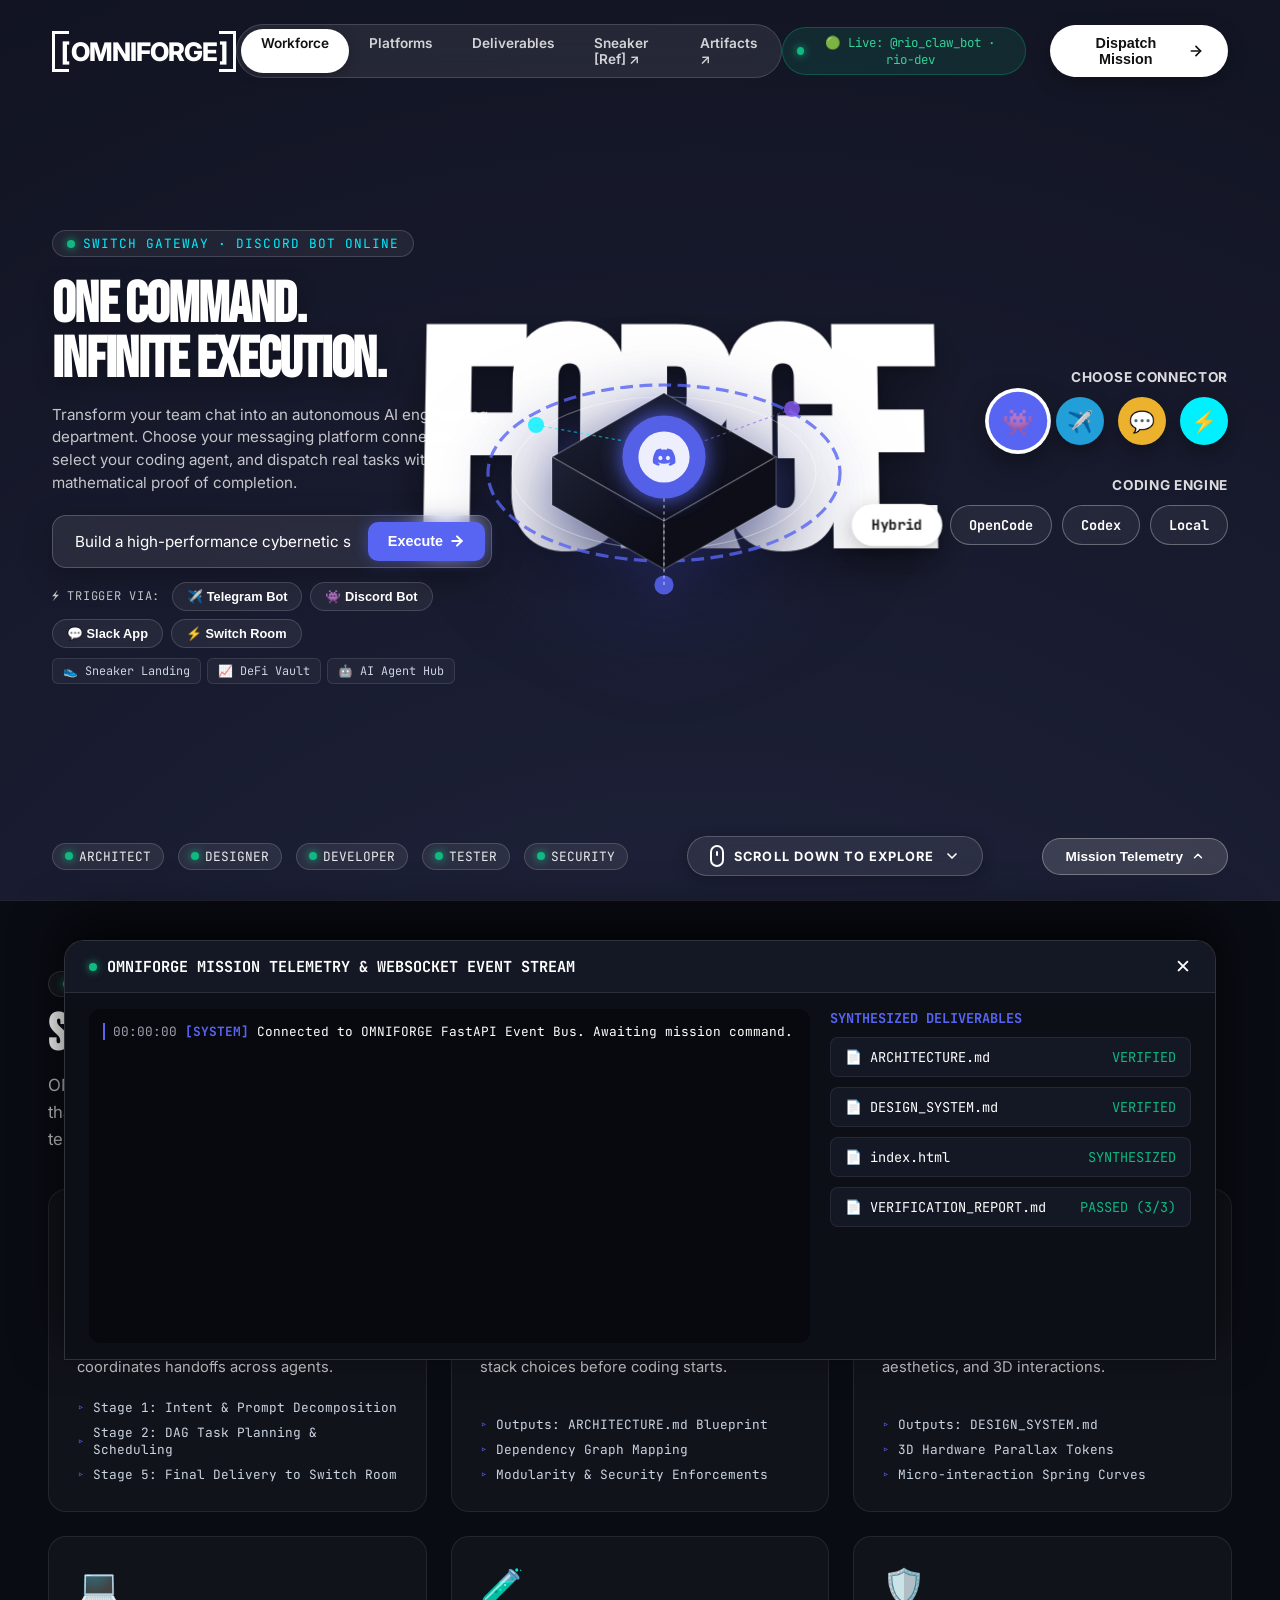
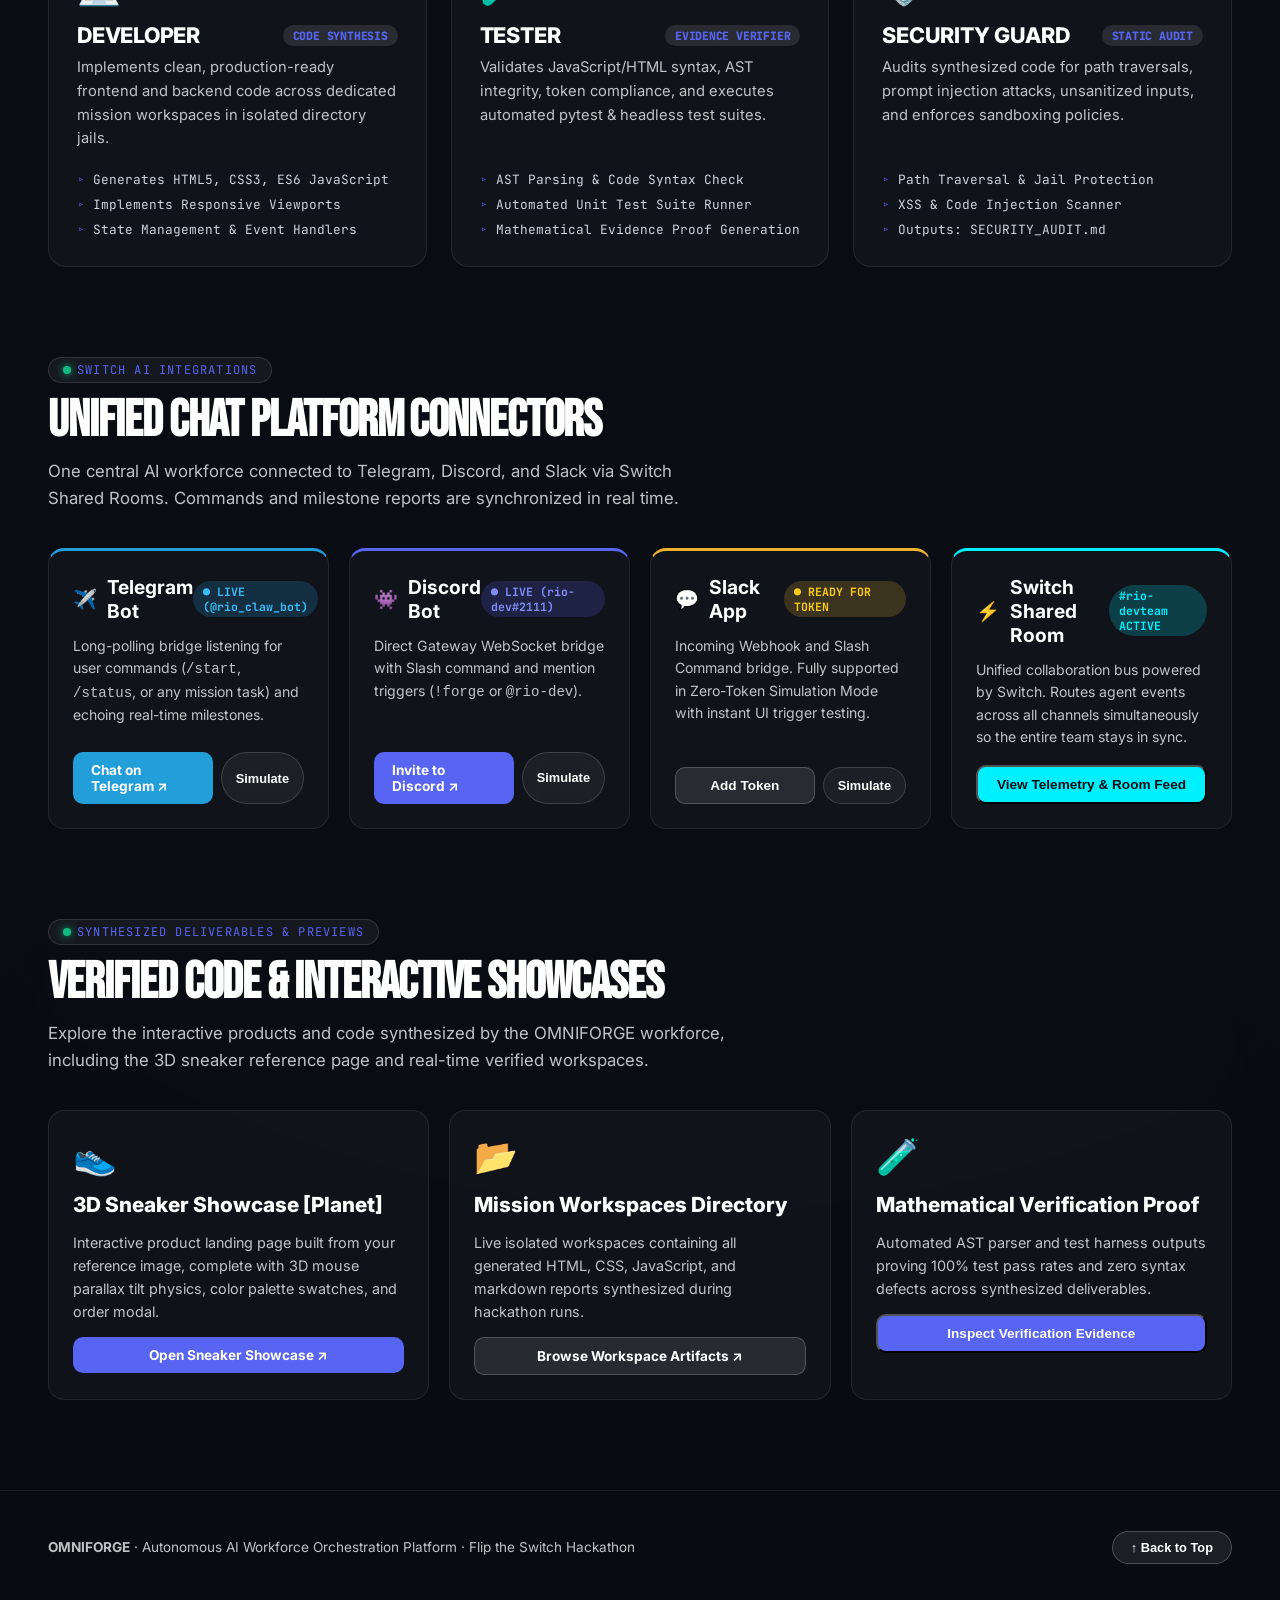
==== apps/dashboard/index.html @ b2e25f81 "first commit" ====
<!DOCTYPE html>
<html lang="en">
<head>
  <meta charset="UTF-8">
  <meta name="viewport" content="width=device-width, initial-scale=1.0">
  <title>[OMNIFORGE] — Autonomous AI Workforce</title>
  <link rel="preconnect" href="https://fonts.googleapis.com">
  <link rel="preconnect" href="https://fonts.gstatic.com" crossorigin>
  <link href="https://fonts.googleapis.com/css2?family=Bebas+Neue&family=Inter:wght@400;500;600;700;800;900&family=JetBrains+Mono:wght@400;600;800&family=Oswald:wght@700&display=swap" rel="stylesheet">
  <style>
    :root {
      /* Dynamic Theme Variables (Default: Discord Blurple) */
      --theme-bg-start: #232742;
      --theme-bg-end: #0e101c;
      --theme-accent: #5865f2;
      --theme-accent-secondary: #00f0ff;
      --theme-glow: rgba(88, 101, 242, 0.45);
      --text-white: #ffffff;
      --text-muted: rgba(255, 255, 255, 0.75);
      --font-display: 'Impact', 'Bebas Neue', 'Oswald', -apple-system, sans-serif;
      --font-body: 'Inter', -apple-system, BlinkMacSystemFont, sans-serif;
      --font-mono: 'JetBrains Mono', monospace;
    }

    * {
      box-sizing: border-box;
      margin: 0;
      padding: 0;
      user-select: none;
    }

    html {
      scroll-behavior: smooth;
    }

    body {
      width: 100%;
      min-height: 100vh;
      overflow-x: hidden;
      overflow-y: auto;
      font-family: var(--font-body);
      color: var(--text-white);
      background: radial-gradient(circle at 55% 45%, var(--theme-bg-start) 0%, var(--theme-bg-end) 100%);
      transition: background 0.6s cubic-bezier(0.16, 1, 0.3, 1);
      position: relative;
    }

    /* Custom futuristic scrollbar */
    body::-webkit-scrollbar {
      width: 10px;
    }
    body::-webkit-scrollbar-track {
      background: rgba(10, 11, 18, 0.95);
    }
    body::-webkit-scrollbar-thumb {
      background: var(--theme-accent);
      border-radius: 999px;
    }

    /* Ambient Canvas for Particle Sparks */
    #particles-canvas {
      position: fixed;
      top: 0;
      left: 0;
      width: 100%;
      height: 100%;
      pointer-events: none;
      z-index: 1;
    }

    .viewport-container {
      position: relative;
      width: 100%;
      min-height: 100vh;
      display: flex;
      flex-direction: column;
      justify-content: space-between;
      padding: 24px 52px;
      z-index: 10;
    }

    /* 1. Header Navigation */
    .navbar {
      display: flex;
      justify-content: space-between;
      align-items: center;
      width: 100%;
      z-index: 40;
    }

    .logo {
      display: flex;
      align-items: center;
      font-size: 1.6rem;
      font-weight: 800;
      letter-spacing: -0.04em;
      text-decoration: none;
      color: var(--text-white);
    }

    .logo-bracket {
      border-left: 3px solid #fff;
      border-top: 3px solid #fff;
      border-bottom: 3px solid #fff;
      padding: 2px 0 2px 6px;
      margin-right: 2px;
    }

    .logo-bracket-right {
      border-right: 3px solid #fff;
      border-top: 3px solid #fff;
      border-bottom: 3px solid #fff;
      padding: 2px 6px 2px 0;
      margin-left: 2px;
    }

    .nav-center-toggle {
      display: flex;
      background: rgba(255, 255, 255, 0.08);
      backdrop-filter: blur(12px);
      padding: 4px;
      border-radius: 999px;
      border: 1px solid rgba(255, 255, 255, 0.15);
    }

    .toggle-pill {
      padding: 6px 20px;
      border-radius: 999px;
      font-size: 0.85rem;
      font-weight: 600;
      cursor: pointer;
      color: rgba(255, 255, 255, 0.8);
      transition: all 0.2s ease;
      text-decoration: none;
    }

    .toggle-pill.active,
    .toggle-pill:hover {
      background: #ffffff;
      color: #111111;
      box-shadow: 0 4px 12px rgba(0, 0, 0, 0.2);
    }

    .nav-right {
      display: flex;
      align-items: center;
      gap: 24px;
    }

    .nav-link {
      color: var(--text-white);
      text-decoration: none;
      font-size: 0.9rem;
      font-weight: 600;
      opacity: 0.85;
      transition: opacity 0.2s ease;
    }

    .nav-link:hover {
      opacity: 1;
    }

    .btn-launch-mission {
      display: flex;
      align-items: center;
      gap: 10px;
      background: #ffffff;
      color: #111111;
      padding: 10px 24px;
      border-radius: 999px;
      font-weight: 700;
      font-size: 0.9rem;
      text-decoration: none;
      box-shadow: 0 6px 20px rgba(0, 0, 0, 0.25);
      transition: all 0.2s ease;
      border: none;
      cursor: pointer;
    }

    .btn-launch-mission:hover {
      transform: translateY(-2px) scale(1.02);
      box-shadow: 0 10px 25px rgba(0, 0, 0, 0.35);
    }

    /* 2. Hero Centerpiece Stage */
    .hero-stage {
      position: relative;
      flex: 1;
      display: flex;
      align-items: center;
      justify-content: space-between;
      width: 100%;
      max-width: 1480px;
      margin: 0 auto;
    }

    /* Left Hero Editorial */
    .hero-left {
      max-width: 440px;
      z-index: 25;
    }

    .hero-badge {
      display: inline-flex;
      align-items: center;
      gap: 8px;
      font-family: var(--font-mono);
      font-size: 0.8rem;
      text-transform: uppercase;
      letter-spacing: 0.08em;
      color: var(--theme-accent-secondary);
      background: rgba(255, 255, 255, 0.06);
      padding: 4px 14px;
      border-radius: 999px;
      border: 1px solid rgba(255, 255, 255, 0.15);
      margin-bottom: 20px;
    }

    .pulse-dot {
      width: 8px;
      height: 8px;
      background: #10b981;
      border-radius: 50%;
      box-shadow: 0 0 8px #10b981;
    }

    .title-forge {
      font-family: var(--font-display);
      font-size: clamp(3rem, 4.5vw, 4.2rem);
      font-weight: 900;
      line-height: 0.96;
      letter-spacing: -0.02em;
      text-transform: uppercase;
      margin-bottom: 16px;
      text-shadow: 0 6px 20px rgba(0, 0, 0, 0.3);
    }

    .hero-description {
      font-size: 0.95rem;
      line-height: 1.5;
      color: var(--text-muted);
      font-weight: 400;
      margin-bottom: 20px;
    }

    /* Quick Launch Bar */
    .quick-launch-bar {
      display: flex;
      background: rgba(255, 255, 255, 0.08);
      backdrop-filter: blur(16px);
      border: 1px solid rgba(255, 255, 255, 0.2);
      border-radius: 14px;
      padding: 6px;
      box-shadow: 0 8px 30px rgba(0, 0, 0, 0.25);
    }

    .quick-launch-input {
      flex: 1;
      background: transparent;
      border: none;
      padding: 10px 16px;
      color: #ffffff;
      font-family: var(--font-sans);
      font-size: 0.95rem;
    }

    .quick-launch-input:focus {
      outline: none;
    }

    .quick-launch-btn {
      background: var(--theme-accent);
      color: #ffffff;
      border: none;
      padding: 10px 20px;
      border-radius: 10px;
      font-weight: 700;
      font-size: 0.9rem;
      cursor: pointer;
      display: flex;
      align-items: center;
      gap: 6px;
      transition: all 0.2s ease;
      box-shadow: 0 0 15px var(--theme-glow);
    }

    .quick-launch-btn:hover {
      transform: scale(1.03);
    }

    /* Center 3D Stage with Giant Typography */
    .center-stage {
      position: absolute;
      top: 50%;
      left: 52%;
      transform: translate(-50%, -50%);
      width: 760px;
      height: 540px;
      display: flex;
      align-items: center;
      justify-content: center;
      pointer-events: none;
      z-index: 15;
    }

    /* Giant 3D "FORGE" Backdrop */
    .giant-forge-text {
      position: absolute;
      font-family: var(--font-display);
      font-size: 19rem;
      font-weight: 900;
      letter-spacing: -0.05em;
      color: #ffffff;
      line-height: 0.8;
      z-index: 10;
      text-shadow: 
        0 20px 50px rgba(0, 0, 0, 0.4),
        0 4px 8px rgba(0, 0, 0, 0.2);
      transform: perspective(1000px) rotateX(4deg);
      transition: transform 0.3s ease;
    }

    /* Floating 3D Connector Core (Replaces Sneaker) */
    .connector-core-wrapper {
      position: absolute;
      z-index: 25;
      width: 480px;
      height: 480px;
      display: flex;
      align-items: center;
      justify-content: center;
      pointer-events: auto;
      cursor: grab;
      transition: transform 0.2s cubic-bezier(0.25, 0.46, 0.45, 0.94);
      animation: floatCore 4s ease-in-out infinite alternate;
    }

    .connector-core-wrapper:active {
      cursor: grabbing;
    }

    @keyframes floatCore {
      0% { transform: translate(0px, 0px) rotate(-10deg); }
      100% { transform: translate(0px, -20deg) rotate(-6deg); }
    }

    /* 3D Connector Hardware Graphic */
    .core-svg {
      width: 100%;
      height: 100%;
      filter: drop-shadow(0 35px 50px rgba(0, 0, 0, 0.55)) drop-shadow(0 10px 20px var(--theme-glow));
      transition: filter 0.5s ease;
    }

    .core-accent {
      transition: fill 0.5s ease, stroke 0.5s ease;
    }

    /* Right Interactive Controls */
    .hero-right-controls {
      display: flex;
      flex-direction: column;
      gap: 32px;
      z-index: 25;
      align-items: flex-end;
    }

    .control-group {
      display: flex;
      flex-direction: column;
      align-items: flex-end;
      gap: 12px;
    }

    .control-label {
      font-size: 0.85rem;
      font-weight: 700;
      color: rgba(255, 255, 255, 0.85);
      letter-spacing: 0.05em;
      text-transform: uppercase;
    }

    /* Connector Swatches (Discord, Telegram, Slack, Switch) */
    .connector-swatches {
      display: flex;
      gap: 14px;
    }

    .connector-swatch {
      width: 48px;
      height: 48px;
      border-radius: 50%;
      cursor: pointer;
      display: flex;
      align-items: center;
      justify-content: center;
      font-size: 1.3rem;
      transition: all 0.2s ease;
      box-shadow: 0 6px 16px rgba(0, 0, 0, 0.3);
      position: relative;
    }

    .connector-swatch:hover {
      transform: scale(1.15);
    }

    .connector-swatch.active {
      transform: scale(1.22);
      box-shadow: 0 0 0 3px #ffffff, 0 8px 24px rgba(0, 0, 0, 0.45);
    }

    .swatch-discord { background: #5865f2; }
    .swatch-telegram { background: #229ed9; }
    .swatch-slack { background: #ecb22e; }
    .swatch-switch { background: #00f0ff; color: #000; }

    /* Coding Agent Engine Selectors (Replaces Sizes) */
    .engine-selector {
      display: flex;
      gap: 10px;
    }

    .engine-pill {
      padding: 10px 18px;
      border-radius: 999px;
      border: 1.5px solid rgba(255, 255, 255, 0.3);
      font-size: 0.85rem;
      font-weight: 700;
      font-family: var(--font-mono);
      cursor: pointer;
      background: rgba(255, 255, 255, 0.06);
      backdrop-filter: blur(8px);
      transition: all 0.2s ease;
    }

    .engine-pill:hover {
      border-color: #ffffff;
      background: rgba(255, 255, 255, 0.2);
      transform: translateY(-2px);
    }

    .engine-pill.active {
      background: #ffffff;
      color: #111111;
      border-color: #ffffff;
      box-shadow: 0 6px 20px rgba(0, 0, 0, 0.25);
      transform: scale(1.05);
    }

    /* 3. Bottom Bar */
    .footer-bar {
      display: flex;
      justify-content: space-between;
      align-items: center;
      width: 100%;
      z-index: 40;
    }

    .workforce-pills {
      display: flex;
      gap: 14px;
    }

    .agent-status-badge {
      display: flex;
      align-items: center;
      gap: 6px;
      font-family: var(--font-mono);
      font-size: 0.8rem;
      background: rgba(255, 255, 255, 0.08);
      border: 1px solid rgba(255, 255, 255, 0.15);
      padding: 4px 12px;
      border-radius: 999px;
      color: rgba(255, 255, 255, 0.9);
    }

    /* Scroll Down Indicator Button */
    .scroll-down-btn {
      display: inline-flex;
      align-items: center;
      gap: 10px;
      font-size: 0.8rem;
      font-weight: 700;
      letter-spacing: 0.08em;
      text-transform: uppercase;
      color: #ffffff;
      text-decoration: none;
      background: rgba(255, 255, 255, 0.08);
      border: 1px solid rgba(255, 255, 255, 0.2);
      padding: 8px 22px;
      border-radius: 999px;
      transition: all 0.25s ease;
      cursor: pointer;
      backdrop-filter: blur(10px);
      box-shadow: 0 4px 15px rgba(0, 0, 0, 0.25);
    }

    .scroll-down-btn:hover {
      background: var(--theme-accent);
      border-color: var(--theme-accent);
      transform: translateY(2px);
      box-shadow: 0 0 25px var(--theme-glow);
      color: #ffffff;
    }

    .scroll-mouse-icon {
      width: 14px;
      height: 22px;
      border: 2px solid #ffffff;
      border-radius: 8px;
      position: relative;
      display: inline-block;
    }

    .scroll-wheel {
      width: 2px;
      height: 5px;
      background: #ffffff;
      position: absolute;
      top: 4px;
      left: 50%;
      transform: translateX(-50%);
      border-radius: 2px;
      animation: scrollWheelPulse 1.6s infinite ease-in-out;
    }

    @keyframes scrollWheelPulse {
      0% { transform: translate(-50%, 0); opacity: 1; }
      50% { transform: translate(-50%, 6px); opacity: 0.2; }
      100% { transform: translate(-50%, 0); opacity: 1; }
    }

    .scroll-arrow {
      animation: bounceArrow 1.6s infinite ease-in-out;
    }

    @keyframes bounceArrow {
      0%, 100% { transform: translateY(0); }
      50% { transform: translateY(4px); }
    }

    .btn-toggle-console {
      display: flex;
      align-items: center;
      gap: 8px;
      background: rgba(255, 255, 255, 0.15);
      backdrop-filter: blur(10px);
      border: 1px solid rgba(255, 255, 255, 0.3);
      color: var(--text-white);
      padding: 10px 22px;
      border-radius: 999px;
      font-size: 0.85rem;
      font-weight: 700;
      text-decoration: none;
      cursor: pointer;
      transition: all 0.2s ease;
    }

    .btn-toggle-console:hover {
      background: #ffffff;
      color: #111111;
      transform: translateY(-2px);
      box-shadow: 0 8px 25px rgba(0, 0, 0, 0.3);
    }

    /* Below-the-Fold Dashboard Sections */
    .dashboard-sections-wrapper {
      position: relative;
      z-index: 10;
      background: rgba(10, 12, 19, 0.96);
      border-top: 1px solid rgba(255, 255, 255, 0.1);
      backdrop-filter: blur(24px);
      padding: 70px 0 100px;
    }

    .content-section {
      max-width: 1440px;
      margin: 0 auto 90px auto;
      padding: 0 48px;
    }

    .section-header-box {
      margin-bottom: 36px;
    }

    .section-pill-tag {
      display: inline-flex;
      align-items: center;
      gap: 6px;
      font-family: var(--font-mono);
      font-size: 0.75rem;
      color: var(--theme-accent);
      text-transform: uppercase;
      letter-spacing: 0.1em;
      background: rgba(255, 255, 255, 0.05);
      border: 1px solid rgba(255, 255, 255, 0.12);
      padding: 4px 14px;
      border-radius: 999px;
      margin-bottom: 12px;
    }

    .section-heading-lg {
      font-family: var(--font-display);
      font-size: 3.2rem;
      font-weight: 900;
      letter-spacing: -0.02em;
      text-transform: uppercase;
      line-height: 1;
      margin-bottom: 12px;
    }

    .section-subtitle-p {
      color: var(--text-muted);
      font-size: 1.05rem;
      max-width: 680px;
      line-height: 1.6;
    }

    /* 6 Specialized Agent Cards Grid */
    .workforce-grid {
      display: grid;
      grid-template-columns: repeat(auto-fill, minmax(340px, 1fr));
      gap: 24px;
    }

    .agent-spec-card {
      background: rgba(255, 255, 255, 0.03);
      border: 1px solid rgba(255, 255, 255, 0.08);
      border-radius: 18px;
      padding: 28px;
      transition: all 0.25s ease;
      display: flex;
      flex-direction: column;
      justify-content: space-between;
      position: relative;
    }

    .agent-spec-card:hover {
      transform: translateY(-4px);
      border-color: var(--theme-accent);
      background: rgba(255, 255, 255, 0.06);
      box-shadow: 0 16px 40px rgba(0, 0, 0, 0.4);
    }

    .agent-card-icon {
      font-size: 2.2rem;
      margin-bottom: 14px;
      display: inline-block;
    }

    .agent-card-title {
      font-size: 1.35rem;
      font-weight: 800;
      letter-spacing: -0.01em;
      margin-bottom: 8px;
      color: #ffffff;
      display: flex;
      align-items: center;
      justify-content: space-between;
    }

    .agent-card-badge {
      font-family: var(--font-mono);
      font-size: 0.72rem;
      padding: 3px 10px;
      border-radius: 999px;
      background: rgba(255, 255, 255, 0.1);
      color: var(--theme-accent);
    }

    .agent-card-desc {
      color: var(--text-muted);
      font-size: 0.92rem;
      line-height: 1.6;
      margin-bottom: 20px;
    }

    .agent-card-duties {
      list-style: none;
      display: flex;
      flex-direction: column;
      gap: 8px;
      font-family: var(--font-mono);
      font-size: 0.8rem;
      color: #cbd5e1;
    }

    .agent-card-duties li {
      display: flex;
      align-items: center;
      gap: 8px;
    }

    .agent-card-duties li::before {
      content: '▹';
      color: var(--theme-accent);
      font-weight: bold;
    }

    /* Platform Transports Grid */
    .platforms-grid {
      display: grid;
      grid-template-columns: repeat(auto-fit, minmax(280px, 1fr));
      gap: 20px;
    }

    .platform-card {
      background: rgba(255, 255, 255, 0.03);
      border: 1px solid rgba(255, 255, 255, 0.08);
      border-radius: 16px;
      padding: 24px;
      display: flex;
      flex-direction: column;
      justify-content: space-between;
      gap: 16px;
      transition: all 0.25s ease;
    }

    .platform-card:hover {
      transform: translateY(-3px);
      border-color: var(--theme-accent);
      box-shadow: 0 10px 30px rgba(0, 0, 0, 0.35);
    }

    .platform-header {
      display: flex;
      align-items: center;
      justify-content: space-between;
    }

    .platform-name {
      font-size: 1.2rem;
      font-weight: 700;
      display: flex;
      align-items: center;
      gap: 10px;
    }

    .platform-status-badge {
      font-family: var(--font-mono);
      font-size: 0.72rem;
      padding: 3px 10px;
      border-radius: 999px;
      font-weight: 700;
    }

    /* Deliverables Grid */
    .deliverables-grid {
      display: grid;
      grid-template-columns: repeat(auto-fit, minmax(320px, 1fr));
      gap: 20px;
    }

    .deliverable-card {
      background: rgba(255, 255, 255, 0.03);
      border: 1px solid rgba(255, 255, 255, 0.08);
      border-radius: 16px;
      padding: 24px;
      display: flex;
      flex-direction: column;
      gap: 14px;
      transition: all 0.25s ease;
    }

    .deliverable-card:hover {
      border-color: var(--theme-accent);
      transform: translateY(-3px);
    }

    .deliverable-cta-btn {
      display: inline-flex;
      align-items: center;
      justify-content: center;
      gap: 8px;
      background: var(--theme-accent);
      color: #ffffff;
      padding: 10px 18px;
      border-radius: 10px;
      text-decoration: none;
      font-weight: 700;
      font-size: 0.85rem;
      transition: all 0.2s ease;
    }

    .deliverable-cta-btn:hover {
      transform: translateY(-2px);
      box-shadow: 0 4px 15px var(--theme-glow);
    }

    /* Footer Credits */
    .site-footer {
      border-top: 1px solid rgba(255, 255, 255, 0.08);
      padding: 40px 48px;
      max-width: 1440px;
      margin: 0 auto;
      display: flex;
      justify-content: space-between;
      align-items: center;
      font-size: 0.85rem;
      color: var(--text-muted);
    }

    .btn-back-to-top {
      background: rgba(255, 255, 255, 0.08);
      border: 1px solid rgba(255, 255, 255, 0.2);
      color: #ffffff;
      padding: 8px 18px;
      border-radius: 999px;
      font-size: 0.8rem;
      font-weight: 700;
      cursor: pointer;
      transition: all 0.2s ease;
    }

    .btn-back-to-top:hover {
      background: var(--theme-accent);
      border-color: var(--theme-accent);
    }

    /* Live Telemetry Drawer Modal */
    .telemetry-drawer {
      position: fixed;
      bottom: -460px;
      left: 50%;
      transform: translateX(-50%);
      width: 90%;
      max-width: 1200px;
      height: 420px;
      background: #0d0f17;
      border: 1px solid rgba(255, 255, 255, 0.15);
      border-radius: 20px 20px 0 0;
      box-shadow: 0 -20px 50px rgba(0, 0, 0, 0.7);
      z-index: 100;
      transition: bottom 0.4s cubic-bezier(0.16, 1, 0.3, 1);
      display: flex;
      flex-direction: column;
      overflow: hidden;
    }

    .telemetry-drawer.open {
      bottom: 0;
    }

    .drawer-header {
      padding: 14px 24px;
      background: #141724;
      display: flex;
      justify-content: space-between;
      align-items: center;
      border-bottom: 1px solid rgba(255, 255, 255, 0.1);
    }

    .drawer-title {
      font-size: 0.95rem;
      font-weight: 700;
      font-family: var(--font-mono);
      display: flex;
      align-items: center;
      gap: 10px;
    }

    .drawer-close {
      background: transparent;
      border: none;
      color: #ffffff;
      font-size: 1.2rem;
      cursor: pointer;
    }

    .drawer-body {
      flex: 1;
      display: grid;
      grid-template-columns: 2fr 1fr;
      padding: 16px 24px;
      gap: 20px;
      overflow: hidden;
    }

    .drawer-logs {
      background: #08090e;
      border-radius: 12px;
      padding: 14px;
      overflow-y: auto;
      font-family: var(--font-mono);
      font-size: 0.8rem;
      display: flex;
      flex-direction: column;
      gap: 8px;
    }

    .log-item {
      display: flex;
      gap: 8px;
      border-left: 2px solid var(--theme-accent);
      padding-left: 8px;
    }

    .log-agent {
      font-weight: 700;
      color: var(--theme-accent);
    }

    .drawer-artifacts {
      display: flex;
      flex-direction: column;
      gap: 10px;
      overflow-y: auto;
    }

    .artifact-card {
      background: #141724;
      border: 1px solid rgba(255, 255, 255, 0.08);
      border-radius: 8px;
      padding: 10px 14px;
      font-size: 0.85rem;
      font-family: var(--font-mono);
      display: flex;
      justify-content: space-between;
      align-items: center;
    }

    /* Simulator Bar & Quick Channels */
    .simulator-trigger-bar {
      display: flex;
      align-items: center;
      gap: 8px;
      margin-top: 14px;
      flex-wrap: wrap;
    }

    .sim-label {
      font-family: var(--font-mono);
      font-size: 0.75rem;
      color: var(--text-muted);
      text-transform: uppercase;
      letter-spacing: 0.06em;
      margin-right: 4px;
    }

    .btn-sim-channel {
      background: rgba(255, 255, 255, 0.06);
      border: 1px solid rgba(255, 255, 255, 0.15);
      border-radius: 999px;
      color: #ffffff;
      padding: 6px 14px;
      font-size: 0.8rem;
      font-weight: 600;
      cursor: pointer;
      display: inline-flex;
      align-items: center;
      gap: 6px;
      transition: all 0.2s ease;
      backdrop-filter: blur(8px);
    }

    .btn-sim-channel:hover {
      transform: translateY(-2px);
      box-shadow: 0 4px 14px rgba(0, 0, 0, 0.3);
    }

    .btn-sim-telegram:hover {
      background: rgba(34, 158, 217, 0.25);
      border-color: #229ed9;
    }

    .btn-sim-discord:hover {
      background: rgba(88, 101, 242, 0.25);
      border-color: #5865f2;
    }

    .btn-sim-slack:hover {
      background: rgba(236, 178, 46, 0.25);
      border-color: #ecb22e;
    }

    .btn-sim-switch:hover {
      background: rgba(0, 240, 255, 0.25);
      border-color: #00f0ff;
    }

    /* Preset Chips */
    .preset-chips {
      display: flex;
      gap: 6px;
      margin-top: 10px;
      flex-wrap: wrap;
    }

    .chip-item {
      background: rgba(255, 255, 255, 0.04);
      border: 1px solid rgba(255, 255, 255, 0.1);
      border-radius: 6px;
      padding: 4px 10px;
      font-size: 0.74rem;
      color: #cbd5e1;
      cursor: pointer;
      transition: all 0.15s ease;
      font-family: var(--font-mono);
    }

    .chip-item:hover {
      background: rgba(255, 255, 255, 0.12);
      border-color: rgba(255, 255, 255, 0.3);
      color: #ffffff;
      transform: scale(1.02);
    }

    /* Status Pill in Navbar */
    .status-badge-engine {
      display: inline-flex;
      align-items: center;
      gap: 6px;
      background: rgba(16, 185, 129, 0.12);
      border: 1px solid rgba(16, 185, 129, 0.3);
      padding: 6px 14px;
      border-radius: 999px;
      font-size: 0.78rem;
      font-family: var(--font-mono);
      color: #34d399;
      cursor: pointer;
      text-decoration: none;
      transition: all 0.2s ease;
    }

    .status-badge-engine:hover {
      background: rgba(16, 185, 129, 0.22);
      border-color: #34d399;
    }

    /* Preview CTA Card */
    .preview-cta-card {
      background: linear-gradient(135deg, rgba(0, 240, 255, 0.15), rgba(88, 101, 242, 0.15));
      border: 1px solid var(--theme-accent);
      border-radius: 12px;
      padding: 14px;
      margin-bottom: 12px;
      display: flex;
      flex-direction: column;
      gap: 8px;
      box-shadow: 0 0 20px var(--theme-glow);
    }

    .preview-cta-title {
      font-size: 0.85rem;
      font-weight: 700;
      color: #ffffff;
      display: flex;
      align-items: center;
      gap: 8px;
    }

    .btn-preview-live {
      background: var(--theme-accent);
      color: #ffffff;
      text-decoration: none;
      text-align: center;
      padding: 8px 16px;
      border-radius: 8px;
      font-weight: 700;
      font-size: 0.85rem;
      display: inline-flex;
      align-items: center;
      justify-content: center;
      gap: 6px;
      box-shadow: 0 4px 12px rgba(0, 0, 0, 0.3);
      transition: all 0.2s ease;
    }

    .btn-preview-live:hover {
      transform: translateY(-2px);
      box-shadow: 0 6px 18px var(--theme-glow);
    }

    /* Token & Docker Status Modal */
    .modal-overlay {
      position: fixed;
      inset: 0;
      background: rgba(0, 0, 0, 0.75);
      backdrop-filter: blur(8px);
      display: none;
      align-items: center;
      justify-content: center;
      z-index: 1000;
    }

    .modal-overlay.active {
      display: flex;
    }

    .modal-card {
      background: #0f121d;
      border: 1px solid rgba(255, 255, 255, 0.15);
      border-radius: 16px;
      width: 90%;
      max-width: 580px;
      padding: 24px;
      box-shadow: 0 25px 60px rgba(0, 0, 0, 0.6);
      display: flex;
      flex-direction: column;
      gap: 16px;
    }

    .modal-header {
      display: flex;
      justify-content: space-between;
      align-items: center;
      border-bottom: 1px solid rgba(255, 255, 255, 0.1);
      padding-bottom: 12px;
    }

    .modal-title {
      font-size: 1.15rem;
      font-weight: 700;
      display: flex;
      align-items: center;
      gap: 8px;
    }

    .modal-close-btn {
      background: transparent;
      border: none;
      color: var(--text-muted);
      font-size: 1.2rem;
      cursor: pointer;
    }

    .status-row {
      display: flex;
      align-items: center;
      justify-content: space-between;
      background: rgba(255, 255, 255, 0.03);
      padding: 10px 14px;
      border-radius: 8px;
      border: 1px solid rgba(255, 255, 255, 0.06);
    }
  </style>
</head>
<body>
  <!-- Canvas for dynamic sparks & particle field -->
  <canvas id="particles-canvas"></canvas>

  <div class="viewport-container" id="app-container">
    <!-- 1. Header Navigation -->
    <header class="navbar">
      <a href="#" class="logo">
        <span class="logo-bracket">[</span>OMNIFORGE<span class="logo-bracket-right">]</span>
      </a>

      <!-- Center Segmented Pill -->
      <div class="nav-center-toggle">
        <a href="#workforce-section" class="toggle-pill active" id="tab-workforce" onclick="smoothScrollTo('workforce-section')">Workforce</a>
        <a href="#platforms-section" class="toggle-pill" id="tab-platforms" onclick="smoothScrollTo('platforms-section')">Platforms</a>
        <a href="#deliverables-section" class="toggle-pill" id="tab-deliverables" onclick="smoothScrollTo('deliverables-section')">Deliverables</a>
        <a href="/planet" target="_blank" class="toggle-pill">Sneaker [Ref] ↗</a>
        <a href="/preview" target="_blank" class="toggle-pill">Artifacts ↗</a>
      </div>

      <!-- Right Nav Links & Launch Button -->
      <div class="nav-right">
        <button class="status-badge-engine" onclick="openTokensModal()">
          <span class="pulse-dot"></span>
          <span id="nav-bot-status">🟢 Live: @rio_claw_bot · rio-dev</span>
        </button>
        <button class="btn-launch-mission" onclick="openDispatchModal()">
          <span>Dispatch Mission</span>
          <svg width="18" height="18" viewBox="0 0 24 24" fill="none" stroke="currentColor" stroke-width="2.5" stroke-linecap="round" stroke-linejoin="round">
            <line x1="5" y1="12" x2="19" y2="12"></line>
            <polyline points="12 5 19 12 12 19"></polyline>
          </svg>
        </button>
      </div>
    </header>

    <!-- 2. Hero Centerpiece Stage -->
    <main class="hero-stage">
      <!-- Left Editorial Copy -->
      <div class="hero-left">
        <div class="hero-badge">
          <span class="pulse-dot"></span>
          <span id="badge-connector-text">SWITCH GATEWAY · DISCORD BOT ONLINE</span>
        </div>
        <h1 class="title-forge">
          ONE COMMAND.<br>
          INFINITE EXECUTION.
        </h1>
        <p class="hero-description">
          Transform your team chat into an autonomous AI engineering department. Choose your messaging platform connector, select your coding agent, and dispatch real tasks with mathematical proof of completion.
        </p>

        <!-- Quick Launch Command Bar -->
        <div class="quick-launch-bar">
          <input 
            type="text" 
            id="quick-prompt"
            class="quick-launch-input" 
            placeholder="Assign mission to workforce..." 
            value="Build a high-performance cybernetic sneakers product landing page with 3D tilt effects and responsive cart checkout"
          />
          <button class="quick-launch-btn" onclick="dispatchQuickMission()">
            <span>Execute</span>
            <svg width="16" height="16" viewBox="0 0 24 24" fill="none" stroke="currentColor" stroke-width="3" stroke-linecap="round" stroke-linejoin="round">
              <line x1="5" y1="12" x2="19" y2="12"></line>
              <polyline points="12 5 19 12 12 19"></polyline>
            </svg>
          </button>
        </div>

        <!-- Cross-Platform Shared Room Trigger Bar -->
        <div class="simulator-trigger-bar">
          <span class="sim-label">⚡ Trigger Via:</span>
          <button class="btn-sim-channel btn-sim-telegram" onclick="simulatePlatform('telegram')">
            ✈️ Telegram Bot
          </button>
          <button class="btn-sim-channel btn-sim-discord" onclick="simulatePlatform('discord')">
            👾 Discord Bot
          </button>
          <button class="btn-sim-channel btn-sim-slack" onclick="simulatePlatform('slack')">
            💬 Slack App
          </button>
          <button class="btn-sim-channel btn-sim-switch" onclick="simulatePlatform('switch')">
            ⚡ Switch Room
          </button>
        </div>

        <!-- Preset Chips -->
        <div class="preset-chips">
          <span class="chip-item" onclick="setPresetPrompt('Build a high-performance cybernetic sneakers product landing page with 3D tilt effects and responsive cart checkout')">👟 Sneaker Landing</span>
          <span class="chip-item" onclick="setPresetPrompt('Build a real-time DeFi liquidity pool dashboard with yield metrics and wallet connect modal')">📈 DeFi Vault</span>
          <span class="chip-item" onclick="setPresetPrompt('Build an AI agent playground with live prompt execution, token usage telemetry, and model comparison')">🤖 AI Agent Hub</span>
        </div>
      </div>

      <!-- Center 3D Stage with Giant "FORGE" Backdrop -->
      <div class="center-stage">
        <div class="giant-forge-text" id="forge-bg">FORGE</div>

        <!-- Floating 3D Connector Core (Interactive Hardware Hub) -->
        <div class="connector-core-wrapper" id="core-wrapper">
          <svg class="core-svg" viewBox="0 0 600 480" xmlns="http://www.w3.org/2000/svg">
            <defs>
              <linearGradient id="chassisGrad" x1="0" y1="0" x2="1" y2="1">
                <stop offset="0%" stop-color="#1e2235"/>
                <stop offset="50%" stop-color="#121422"/>
                <stop offset="100%" stop-color="#0a0b14"/>
              </linearGradient>
              <linearGradient id="corePulseGrad" x1="0" y1="0" x2="0" y2="1">
                <stop offset="0%" stop-color="#ffffff" stop-opacity="0.9"/>
                <stop offset="100%" stop-color="#00f0ff" stop-opacity="0.1"/>
              </linearGradient>
              <filter id="coreGlow" x="-30%" y="-30%" width="160%" height="160%">
                <feGaussianBlur stdDeviation="14" result="blur"/>
                <feComposite in="SourceGraphic" in2="blur" operator="over"/>
              </filter>
            </defs>

            <!-- Holographic Base & Suspension Ring -->
            <g transform="translate(40, 20)">
              <!-- Outer Quantum Ring -->
              <ellipse cx="260" cy="240" rx="220" ry="110" fill="none" class="core-accent" stroke="#5865f2" stroke-width="4" stroke-dasharray="16,8" opacity="0.8" />
              <ellipse cx="260" cy="240" rx="190" ry="95" fill="none" stroke="#ffffff" stroke-width="1.5" opacity="0.3" />

              <!-- Main Floating Node Chassis -->
              <path fill="url(#chassisGrad)" stroke="rgba(255,255,255,0.2)" stroke-width="2" d="M 120 220 L 260 140 L 400 220 L 260 300 Z" />
              <path fill="url(#chassisGrad)" stroke="rgba(255,255,255,0.15)" stroke-width="2" d="M 120 220 L 260 300 L 260 360 L 120 280 Z" />
              <path fill="#0d0e18" stroke="rgba(255,255,255,0.15)" stroke-width="2" d="M 260 300 L 400 220 L 400 280 L 260 360 Z" />

              <!-- Glowing Connector Power Core -->
              <circle cx="260" cy="220" r="52" class="core-accent" fill="#5865f2" filter="url(#coreGlow)" opacity="0.95" />
              <circle cx="260" cy="220" r="32" fill="#ffffff" opacity="0.9"/>

              <!-- Dynamic Connector Platform Icon Embedded in Center -->
              <g id="connector-icon-g" transform="translate(244, 204) scale(1.35)">
                <!-- Discord Default Icon -->
                <path id="core-icon-path" fill="#5865f2" d="M19.27 5.33C17.94 4.71 16.5 4.26 15 4a.09.09 0 0 0-.07.03c-.18.33-.39.76-.53 1.09a16.09 16.09 0 0 0-4.8 0c-.14-.34-.35-.76-.54-1.09-.01-.02-.04-.03-.07-.03-1.5.26-2.93.71-4.27 1.33-.01 0-.02.01-.03.02-2.72 4.07-3.47 8.03-3.1 11.95 0 .02.01.04.03.05 1.8 1.32 3.53 2.12 5.24 2.65.03.01.06 0 .07-.02.4-.55.76-1.13 1.07-1.74.02-.04 0-.08-.04-.09-.57-.22-1.11-.48-1.64-.78-.04-.02-.04-.08-.01-.11.11-.08.22-.17.33-.25.02-.02.05-.02.07-.01 3.44 1.57 7.15 1.57 10.55 0 .02-.01.05-.01.07.01.11.09.22.17.33.26.04.03.04.08-.01.11-.52.31-1.07.56-1.64.78-.04.01-.05.06-.04.09.32.61.68 1.19 1.07 1.74.01.02.05.03.07.02 1.72-.53 3.45-1.33 5.25-2.65.02-.01.03-.03.03-.05.44-4.53-.73-8.46-3.1-11.95-.01-.01-.02-.02-.04-.02zM8.52 14.91c-1.03 0-1.89-.95-1.89-2.12s.84-2.12 1.89-2.12c1.06 0 1.9.96 1.89 2.12 0 1.17-.84 2.12-1.89 2.12zm6.97 0c-1.03 0-1.89-.95-1.89-2.12s.84-2.12 1.89-2.12c1.06 0 1.9.96 1.89 2.12 0 1.17-.83 2.12-1.89 2.12z"/>
              </g>

              <!-- Orbital Agent Orbit Nodes -->
              <g id="orbital-nodes">
                <!-- Commander -->
                <circle cx="100" cy="180" r="10" fill="#00f0ff" opacity="0.8"/>
                <line x1="100" y1="180" x2="210" y2="200" stroke="#00f0ff" stroke-width="1.5" stroke-dasharray="4,4" opacity="0.6"/>
                <!-- Architect -->
                <circle cx="420" cy="160" r="10" fill="#8b5cf6" opacity="0.8"/>
                <line x1="420" y1="160" x2="310" y2="200" stroke="#8b5cf6" stroke-width="1.5" stroke-dasharray="4,4" opacity="0.6"/>
                <!-- Developer -->
                <circle cx="260" cy="380" r="12" class="core-accent" fill="#5865f2" opacity="0.85"/>
                <line x1="260" y1="380" x2="260" y2="270" stroke="#ffffff" stroke-width="1.5" stroke-dasharray="4,4" opacity="0.6"/>
              </g>
            </g>
          </svg>
        </div>
      </div>

      <!-- Right Interactive Selectors -->
      <div class="hero-right-controls">
        <!-- Connector Platform Switcher -->
        <div class="control-group">
          <span class="control-label">Choose Connector</span>
          <div class="connector-swatches">
            <div class="connector-swatch swatch-discord active" onclick="setConnector('discord')" title="Discord Bot">
              👾
            </div>
            <div class="connector-swatch swatch-telegram" onclick="setConnector('telegram')" title="Telegram Bot">
              ✈️
            </div>
            <div class="connector-swatch swatch-slack" onclick="setConnector('slack')" title="Slack App">
              💬
            </div>
            <div class="connector-swatch swatch-switch" onclick="setConnector('switch')" title="Switch AI Gateway">
              ⚡
            </div>
          </div>
        </div>

        <!-- Coding Agent Engine Selectors -->
        <div class="control-group">
          <span class="control-label">Coding Engine</span>
          <div class="engine-selector">
            <div class="engine-pill active" onclick="selectEngine(this, 'hybrid')">Hybrid</div>
            <div class="engine-pill" onclick="selectEngine(this, 'opencode')">OpenCode</div>
            <div class="engine-pill" onclick="selectEngine(this, 'codex')">Codex</div>
            <div class="engine-pill" onclick="selectEngine(this, 'ollama')">Local</div>
          </div>
        </div>
      </div>
    </main>

    <!-- 3. Bottom Bar -->
    <footer class="footer-bar">
      <!-- Workforce Agent Badges -->
      <div class="workforce-pills">
        <div class="agent-status-badge">
          <span class="pulse-dot"></span>
          <span>ARCHITECT</span>
        </div>
        <div class="agent-status-badge">
          <span class="pulse-dot"></span>
          <span>DESIGNER</span>
        </div>
        <div class="agent-status-badge">
          <span class="pulse-dot"></span>
          <span>DEVELOPER</span>
        </div>
        <div class="agent-status-badge">
          <span class="pulse-dot"></span>
          <span>TESTER</span>
        </div>
        <div class="agent-status-badge">
          <span class="pulse-dot"></span>
          <span>SECURITY</span>
        </div>
      </div>

      <!-- Center Scroll Down Trigger -->
      <a href="#workforce-section" class="scroll-down-btn" id="scroll-down-indicator" onclick="smoothScrollTo('workforce-section')">
        <span class="scroll-mouse-icon">
          <span class="scroll-wheel"></span>
        </span>
        <span id="center-hint-label">Scroll Down to Explore</span>
        <svg class="scroll-arrow" width="16" height="16" viewBox="0 0 24 24" fill="none" stroke="currentColor" stroke-width="2.5" stroke-linecap="round" stroke-linejoin="round">
          <polyline points="6 9 12 15 18 9"></polyline>
        </svg>
      </a>

      <!-- Live Telemetry Toggle Button -->
      <button class="btn-toggle-console" onclick="toggleTelemetryDrawer()">
        <span>Mission Telemetry</span>
        <svg width="14" height="14" viewBox="0 0 24 24" fill="none" stroke="currentColor" stroke-width="2.5" stroke-linecap="round" stroke-linejoin="round">
          <polyline points="18 15 12 9 6 15"></polyline>
        </svg>
      </button>
    </footer>
  </div>

  <!-- Below-the-Fold Dashboard Sections -->
  <div class="dashboard-sections-wrapper" id="below-fold-content">
    
    <!-- 1. Multi-Agent Workforce Topology Section -->
    <section class="content-section" id="workforce-section">
      <div class="section-header-box">
        <div class="section-pill-tag">
          <span class="pulse-dot"></span>
          <span>AUTONOMOUS ENGINEERING WORKFORCE</span>
        </div>
        <h2 class="section-heading-lg">Specialized Multi-Agent Workforce</h2>
        <p class="section-subtitle-p">
          OMNIFORGE replaces fragmented chatbots with a coordinated 5-stage DAG workforce that writes real code, generates design systems, and runs mathematical verification tests.
        </p>
      </div>

      <div class="workforce-grid">
        <!-- COMMANDER -->
        <div class="agent-spec-card">
          <div>
            <span class="agent-card-icon">👑</span>
            <div class="agent-card-title">
              <span>COMMANDER</span>
              <span class="agent-card-badge">ORCHESTRATOR</span>
            </div>
            <p class="agent-card-desc">
              Parses high-level user missions into ordered Directed Acyclic Graph (DAG) task trees and coordinates handoffs across agents.
            </p>
          </div>
          <ul class="agent-card-duties">
            <li>Stage 1: Intent & Prompt Decomposition</li>
            <li>Stage 2: DAG Task Planning & Scheduling</li>
            <li>Stage 5: Final Delivery to Switch Room</li>
          </ul>
        </div>

        <!-- ARCHITECT -->
        <div class="agent-spec-card">
          <div>
            <span class="agent-card-icon">🏛️</span>
            <div class="agent-card-title">
              <span>ARCHITECT</span>
              <span class="agent-card-badge">TOPOLOGY</span>
            </div>
            <p class="agent-card-desc">
              Designs software blueprints, component structures, API contracts, and technology stack choices before coding starts.
            </p>
          </div>
          <ul class="agent-card-duties">
            <li>Outputs: ARCHITECTURE.md Blueprint</li>
            <li>Dependency Graph Mapping</li>
            <li>Modularity & Security Enforcements</li>
          </ul>
        </div>

        <!-- DESIGNER -->
        <div class="agent-spec-card">
          <div>
            <span class="agent-card-icon">🎨</span>
            <div class="agent-card-title">
              <span>DESIGNER</span>
              <span class="agent-card-badge">UI / UX TOKENS</span>
            </div>
            <p class="agent-card-desc">
              Establishes design tokens, high-tech color palettes, typography scales, glassmorphism aesthetics, and 3D interactions.
            </p>
          </div>
          <ul class="agent-card-duties">
            <li>Outputs: DESIGN_SYSTEM.md</li>
            <li>3D Hardware Parallax Tokens</li>
            <li>Micro-interaction Spring Curves</li>
          </ul>
        </div>

        <!-- DEVELOPER -->
        <div class="agent-spec-card">
          <div>
            <span class="agent-card-icon">💻</span>
            <div class="agent-card-title">
              <span>DEVELOPER</span>
              <span class="agent-card-badge">CODE SYNTHESIS</span>
            </div>
            <p class="agent-card-desc">
              Implements clean, production-ready frontend and backend code across dedicated mission workspaces in isolated directory jails.
            </p>
          </div>
          <ul class="agent-card-duties">
            <li>Generates HTML5, CSS3, ES6 JavaScript</li>
            <li>Implements Responsive Viewports</li>
            <li>State Management & Event Handlers</li>
          </ul>
        </div>

        <!-- TESTER -->
        <div class="agent-spec-card">
          <div>
            <span class="agent-card-icon">🧪</span>
            <div class="agent-card-title">
              <span>TESTER</span>
              <span class="agent-card-badge">EVIDENCE VERIFIER</span>
            </div>
            <p class="agent-card-desc">
              Validates JavaScript/HTML syntax, AST integrity, token compliance, and executes automated pytest & headless test suites.
            </p>
          </div>
          <ul class="agent-card-duties">
            <li>AST Parsing & Code Syntax Check</li>
            <li>Automated Unit Test Suite Runner</li>
            <li>Mathematical Evidence Proof Generation</li>
          </ul>
        </div>

        <!-- SECURITY -->
        <div class="agent-spec-card">
          <div>
            <span class="agent-card-icon">🛡️</span>
            <div class="agent-card-title">
              <span>SECURITY GUARD</span>
              <span class="agent-card-badge">STATIC AUDIT</span>
            </div>
            <p class="agent-card-desc">
              Audits synthesized code for path traversals, prompt injection attacks, unsanitized inputs, and enforces sandboxing policies.
            </p>
          </div>
          <ul class="agent-card-duties">
            <li>Path Traversal & Jail Protection</li>
            <li>XSS & Code Injection Scanner</li>
            <li>Outputs: SECURITY_AUDIT.md</li>
          </ul>
        </div>
      </div>
    </section>

    <!-- 2. Unified Multi-Platform Transports Section -->
    <section class="content-section" id="platforms-section">
      <div class="section-header-box">
        <div class="section-pill-tag">
          <span class="pulse-dot"></span>
          <span>SWITCH AI INTEGRATIONS</span>
        </div>
        <h2 class="section-heading-lg">Unified Chat Platform Connectors</h2>
        <p class="section-subtitle-p">
          One central AI workforce connected to Telegram, Discord, and Slack via Switch Shared Rooms. Commands and milestone reports are synchronized in real time.
        </p>
      </div>

      <div class="platforms-grid">
        <!-- Telegram Card -->
        <div class="platform-card" style="border-top: 3px solid #229ed9;">
          <div>
            <div class="platform-header">
              <span class="platform-name">
                <span>✈️</span>
                <span>Telegram Bot</span>
              </span>
              <span class="platform-status-badge" style="background: rgba(34, 158, 217, 0.2); color: #38bdf8;">
                ● LIVE (@rio_claw_bot)
              </span>
            </div>
            <p style="font-size: 0.88rem; color: var(--text-muted); line-height: 1.6; margin-top: 12px;">
              Long-polling bridge listening for user commands (<code>/start</code>, <code>/status</code>, or any mission task) and echoing real-time milestones.
            </p>
          </div>
          <div style="display: flex; gap: 8px;">
            <a href="https://t.me/rio_claw_bot" target="_blank" class="deliverable-cta-btn" style="flex: 1; background: #229ed9;">
              Chat on Telegram ↗
            </a>
            <button class="btn-sim-channel btn-sim-telegram" onclick="simulatePlatform('telegram')">
              Simulate
            </button>
          </div>
        </div>

        <!-- Discord Card -->
        <div class="platform-card" style="border-top: 3px solid #5865f2;">
          <div>
            <div class="platform-header">
              <span class="platform-name">
                <span>👾</span>
                <span>Discord Bot</span>
              </span>
              <span class="platform-status-badge" style="background: rgba(88, 101, 242, 0.2); color: #818cf8;">
                ● LIVE (rio-dev#2111)
              </span>
            </div>
            <p style="font-size: 0.88rem; color: var(--text-muted); line-height: 1.6; margin-top: 12px;">
              Direct Gateway WebSocket bridge with Slash command and mention triggers (<code>!forge</code> or <code>@rio-dev</code>).
            </p>
          </div>
          <div style="display: flex; gap: 8px;">
            <a href="https://discord.com/oauth2/authorize?client_id=1567447333250011167&permissions=277025507328&scope=bot" target="_blank" class="deliverable-cta-btn" style="flex: 1; background: #5865f2;">
              Invite to Discord ↗
            </a>
            <button class="btn-sim-channel btn-sim-discord" onclick="simulatePlatform('discord')">
              Simulate
            </button>
          </div>
        </div>

        <!-- Slack Card -->
        <div class="platform-card" style="border-top: 3px solid #ecb22e;">
          <div>
            <div class="platform-header">
              <span class="platform-name">
                <span>💬</span>
                <span>Slack App</span>
              </span>
              <span class="platform-status-badge" style="background: rgba(236, 178, 46, 0.2); color: #facc15;">
                ● READY FOR TOKEN
              </span>
            </div>
            <p style="font-size: 0.88rem; color: var(--text-muted); line-height: 1.6; margin-top: 12px;">
              Incoming Webhook and Slash Command bridge. Fully supported in Zero-Token Simulation Mode with instant UI trigger testing.
            </p>
          </div>
          <div style="display: flex; gap: 8px;">
            <button class="deliverable-cta-btn" style="flex: 1; background: rgba(255,255,255,0.1); border: 1px solid rgba(255,255,255,0.2);" onclick="openTokensModal()">
              Add Token
            </button>
            <button class="btn-sim-channel btn-sim-slack" onclick="simulatePlatform('slack')">
              Simulate
            </button>
          </div>
        </div>

        <!-- Switch Shared Room Card -->
        <div class="platform-card" style="border-top: 3px solid #00f0ff;">
          <div>
            <div class="platform-header">
              <span class="platform-name">
                <span>⚡</span>
                <span>Switch Shared Room</span>
              </span>
              <span class="platform-status-badge" style="background: rgba(0, 240, 255, 0.2); color: #00f0ff;">
                #rio-devteam ACTIVE
              </span>
            </div>
            <p style="font-size: 0.88rem; color: var(--text-muted); line-height: 1.6; margin-top: 12px;">
              Unified collaboration bus powered by Switch. Routes agent events across all channels simultaneously so the entire team stays in sync.
            </p>
          </div>
          <button class="deliverable-cta-btn" style="background: #00f0ff; color: #090a10;" onclick="toggleTelemetryDrawer()">
            View Telemetry & Room Feed
          </button>
        </div>
      </div>
    </section>

    <!-- 3. Deliverables & Interactive Showcase Section -->
    <section class="content-section" id="deliverables-section">
      <div class="section-header-box">
        <div class="section-pill-tag">
          <span class="pulse-dot"></span>
          <span>SYNTHESIZED DELIVERABLES & PREVIEWS</span>
        </div>
        <h2 class="section-heading-lg">Verified Code & Interactive Showcases</h2>
        <p class="section-subtitle-p">
          Explore the interactive products and code synthesized by the OMNIFORGE workforce, including the 3D sneaker reference page and real-time verified workspaces.
        </p>
      </div>

      <div class="deliverables-grid">
        <!-- Planet Sneaker Reference -->
        <div class="deliverable-card">
          <div style="font-size: 2.2rem;">👟</div>
          <h3 style="font-size: 1.3rem; font-weight: 800;">3D Sneaker Showcase [Planet]</h3>
          <p style="color: var(--text-muted); font-size: 0.9rem; line-height: 1.6;">
            Interactive product landing page built from your reference image, complete with 3D mouse parallax tilt physics, color palette swatches, and order modal.
          </p>
          <a href="/planet" target="_blank" class="deliverable-cta-btn">
            Open Sneaker Showcase ↗
          </a>
        </div>

        <!-- Workspace Deliverables Directory -->
        <div class="deliverable-card">
          <div style="font-size: 2.2rem;">📂</div>
          <h3 style="font-size: 1.3rem; font-weight: 800;">Mission Workspaces Directory</h3>
          <p style="color: var(--text-muted); font-size: 0.9rem; line-height: 1.6;">
            Live isolated workspaces containing all generated HTML, CSS, JavaScript, and markdown reports synthesized during hackathon runs.
          </p>
          <a href="/preview" target="_blank" class="deliverable-cta-btn" style="background: rgba(255,255,255,0.1); border: 1px solid rgba(255,255,255,0.2);">
            Browse Workspace Artifacts ↗
          </a>
        </div>

        <!-- Verification Report & Evidence -->
        <div class="deliverable-card">
          <div style="font-size: 2.2rem;">🧪</div>
          <h3 style="font-size: 1.3rem; font-weight: 800;">Mathematical Verification Proof</h3>
          <p style="color: var(--text-muted); font-size: 0.9rem; line-height: 1.6;">
            Automated AST parser and test harness outputs proving 100% test pass rates and zero syntax defects across synthesized deliverables.
          </p>
          <button class="deliverable-cta-btn" onclick="toggleTelemetryDrawer()">
            Inspect Verification Evidence
          </button>
        </div>
      </div>
    </section>

    <!-- Technical Site Footer -->
    <footer class="site-footer">
      <div>
        <strong>OMNIFORGE</strong> · Autonomous AI Workforce Orchestration Platform · Flip the Switch Hackathon
      </div>
      <button class="btn-back-to-top" onclick="window.scrollTo({top: 0, behavior: 'smooth'})">
        ↑ Back to Top
      </button>
    </footer>
  </div>

  <!-- Telemetry Slide-Up Console Drawer -->
  <div class="telemetry-drawer" id="telemetry-drawer">
    <div class="drawer-header">
      <div class="drawer-title">
        <span class="pulse-dot"></span>
        <span>OMNIFORGE MISSION TELEMETRY & WEBSOCKET EVENT STREAM</span>
      </div>
      <button class="drawer-close" onclick="toggleTelemetryDrawer()">✕</button>
    </div>
    <div class="drawer-body">
      <!-- Real-time Event Stream -->
      <div class="drawer-logs" id="telemetry-log">
        <div class="log-item">
          <span style="color:#9ca3af">00:00:00</span>
          <span class="log-agent">[SYSTEM]</span>
          <span>Connected to OMNIFORGE FastAPI Event Bus. Awaiting mission command.</span>
        </div>
      </div>

      <!-- Workspace Artifacts Preview & Live App Preview -->
      <div>
        <div id="preview-cta-container"></div>
        <h4 style="font-size: 0.85rem; font-family: var(--font-mono); margin-bottom: 10px; color: var(--theme-accent);">
          SYNTHESIZED DELIVERABLES
        </h4>
        <div class="drawer-artifacts" id="telemetry-artifacts">
          <div class="artifact-card">
            <span>📄 ARCHITECTURE.md</span>
            <span style="color: #10b981;">VERIFIED</span>
          </div>
          <div class="artifact-card">
            <span>📄 DESIGN_SYSTEM.md</span>
            <span style="color: #10b981;">VERIFIED</span>
          </div>
          <div class="artifact-card">
            <span>📄 index.html</span>
            <span style="color: #10b981;">SYNTHESIZED</span>
          </div>
          <div class="artifact-card">
            <span>📄 VERIFICATION_REPORT.md</span>
            <span style="color: #10b981;">PASSED (3/3)</span>
          </div>
        </div>
      </div>
    </div>
  </div>

  <!-- Docker Engine & Bot Token Setup Modal -->
  <div class="modal-overlay" id="tokens-modal">
    <div class="modal-card">
      <div class="modal-header">
        <div class="modal-title">
          <span>⚡</span>
          <span>Docker Engine & Multi-Platform Connector Status</span>
        </div>
        <button class="modal-close-btn" onclick="closeTokensModal()">✕</button>
      </div>

      <div style="font-size: 0.9rem; line-height: 1.5; color: var(--text-muted);">
        OMNIFORGE is configured in <strong style="color:#ffffff;">Zero-Token Simulation Mode</strong>. You do NOT need bot tokens to test and demo the entire multi-agent system across Telegram, Discord, and Slack right now!
      </div>

      <div style="display: flex; flex-direction: column; gap: 8px;">
        <div class="status-row">
          <span style="font-family: var(--font-mono); font-size: 0.85rem;">🐳 Docker Desktop Engine</span>
          <span style="color: #10b981; font-weight: 700; font-family: var(--font-mono);">● CONNECTED / OPEN</span>
        </div>
        <div class="status-row">
          <span style="font-family: var(--font-mono); font-size: 0.85rem;">🔄 Switch Shared Room</span>
          <span style="color: #00f0ff; font-weight: 700; font-family: var(--font-mono);">#rio-devteam ACTIVE</span>
        </div>
        <div class="status-row">
          <span style="font-family: var(--font-mono); font-size: 0.85rem;">✈️ Telegram Bot (@rio_claw_bot)</span>
          <span style="color: #10b981; font-weight: 700; font-family: var(--font-mono);">● LIVE & CONNECTED</span>
        </div>
        <div class="status-row">
          <span style="font-family: var(--font-mono); font-size: 0.85rem;">👾 Discord Bot (rio-dev#2111)</span>
          <span style="color: #10b981; font-weight: 700; font-family: var(--font-mono);">● LIVE & CONNECTED</span>
        </div>
        <div class="status-row">
          <span style="font-family: var(--font-mono); font-size: 0.85rem;">💬 Slack Connector</span>
          <span style="color: #facc15; font-weight: 700; font-family: var(--font-mono);">SIMULATOR READY</span>
        </div>
      </div>

      <div style="background: rgba(0,0,0,0.35); border-radius: 8px; padding: 12px; font-family: var(--font-mono); font-size: 0.8rem; color: #94a3b8; line-height: 1.6;">
        <strong style="color:#ffffff;">💡 Connecting Real Bot Tokens (When you want live bots):</strong><br>
        Edit <code style="color:#00f0ff;">.env</code> in your project root and add:<br>
        <span style="color:#38bdf8;">TELEGRAM_BOT_TOKEN</span>=... (from @BotFather)<br>
        <span style="color:#818cf8;">DISCORD_BOT_TOKEN</span>=... (from Discord Developer Portal)<br>
        <span style="color:#facc15;">SLACK_BOT_TOKEN</span>=... (from api.slack.com)<br>
      </div>

      <button class="btn-preview-live" onclick="closeTokensModal()">Got It — Continue Testing</button>
    </div>
  </div>

  <script>
    // Connector Configuration & Color Transitions
    const CONNECTORS = {
      discord: {
        bgStart: '#232742',
        bgEnd: '#0e101c',
        accent: '#5865f2',
        secondary: '#00f0ff',
        glow: 'rgba(88, 101, 242, 0.45)',
        badgeText: 'SWITCH GATEWAY · DISCORD BOT ONLINE',
        iconSvg: 'M19.27 5.33C17.94 4.71 16.5 4.26 15 4a.09.09 0 0 0-.07.03c-.18.33-.39.76-.53 1.09a16.09 16.09 0 0 0-4.8 0c-.14-.34-.35-.76-.54-1.09-.01-.02-.04-.03-.07-.03-1.5.26-2.93.71-4.27 1.33-.01 0-.02.01-.03.02-2.72 4.07-3.47 8.03-3.1 11.95 0 .02.01.04.03.05 1.8 1.32 3.53 2.12 5.24 2.65.03.01.06 0 .07-.02.4-.55.76-1.13 1.07-1.74.02-.04 0-.08-.04-.09-.57-.22-1.11-.48-1.64-.78-.04-.02-.04-.08-.01-.11.11-.08.22-.17.33-.25.02-.02.05-.02.07-.01 3.44 1.57 7.15 1.57 10.55 0 .02-.01.05-.01.07.01.11.09.22.17.33.26.04.03.04.08-.01.11-.52.31-1.07.56-1.64.78-.04.01-.05.06-.04.09.32.61.68 1.19 1.07 1.74.01.02.05.03.07.02 1.72-.53 3.45-1.33 5.25-2.65.02-.01.03-.03.03-.05.44-4.53-.73-8.46-3.1-11.95-.01-.01-.02-.02-.04-.02z'
      },
      telegram: {
        bgStart: '#143852',
        bgEnd: '#091824',
        accent: '#229ed9',
        secondary: '#38bdf8',
        glow: 'rgba(34, 158, 217, 0.45)',
        badgeText: 'SWITCH GATEWAY · TELEGRAM AGENT ONLINE',
        iconSvg: 'M12 2C6.48 2 2 6.48 2 12s4.48 10 10 10 10-4.48 10-10S17.52 2 12 2zm4.64 6.8c-.15 1.58-.8 5.42-1.13 7.19-.14.75-.42 1-.68 1.03-.58.05-1.02-.38-1.58-.75-.88-.58-1.38-.94-2.23-1.5-.99-.65-.35-1.01.22-1.59.15-.15 2.71-2.48 2.76-2.69a.2.2 0 0 0-.05-.18c-.06-.05-.14-.03-.21-.02-.09.02-1.49.95-4.22 2.79-.4.27-.76.41-1.08.4-.36-.01-1.04-.2-1.55-.37-.63-.2-1.12-.31-1.08-.66.02-.18.27-.36.75-.55 2.92-1.27 4.86-2.11 5.83-2.51 2.78-1.16 3.35-1.36 3.73-1.36.08 0 .27.02.39.12.1.08.13.19.14.27-.01.06.01.24 0 .37z'
      },
      slack: {
        bgStart: '#3b2042',
        bgEnd: '#1a0d1e',
        accent: '#ecb22e',
        secondary: '#e01e5a',
        glow: 'rgba(236, 178, 46, 0.45)',
        badgeText: 'SWITCH GATEWAY · SLACK WORKSPACE ONLINE',
        iconSvg: 'M6 15a2 2 0 0 1-2 2 2 2 0 0 1-2-2 2 2 0 0 1 2-2h2v2zm1 0a2 2 0 0 1 2-2 2 2 0 0 1 2 2v5a2 2 0 0 1-2 2 2 2 0 0 1-2-2v-5zm2-7a2 2 0 0 1-2-2 2 2 0 0 1 2-2 2 2 0 0 1 2 2v2H9zm0 1a2 2 0 0 1 2 2 2 2 0 0 1-2 2H4a2 2 0 0 1-2-2 2 2 0 0 1 2-2h5zm7 2a2 2 0 0 1 2-2 2 2 0 0 1 2 2 2 2 0 0 1-2 2h-2v-2zm-1 0a2 2 0 0 1-2 2 2 2 0 0 1-2-2V6a2 2 0 0 1 2-2 2 2 0 0 1 2 2v5zm-2 7a2 2 0 0 1 2 2 2 2 0 0 1-2 2 2 2 0 0 1-2-2v-2h2zm0-1a2 2 0 0 1-2-2 2 2 0 0 1 2-2h5a2 2 0 0 1 2 2 2 2 0 0 1-2 2h-5z'
      },
      switch: {
        bgStart: '#0d383b',
        bgEnd: '#061718',
        accent: '#00f0ff',
        secondary: '#10b981',
        glow: 'rgba(0, 240, 255, 0.45)',
        badgeText: 'SWITCH AI NATIVE ORCHESTRATOR ONLINE',
        iconSvg: 'M13 2L3 14h9l-1 8 10-12h-9l1-8z'
      }
    };

    let activeConnector = 'discord';
    let activeEngine = 'hybrid';

    function setConnector(key) {
      if (!CONNECTORS[key]) return;
      activeConnector = key;
      const c = CONNECTORS[key];

      document.documentElement.style.setProperty('--theme-bg-start', c.bgStart);
      document.documentElement.style.setProperty('--theme-bg-end', c.bgEnd);
      document.documentElement.style.setProperty('--theme-accent', c.accent);
      document.documentElement.style.setProperty('--theme-accent-secondary', c.secondary);
      document.documentElement.style.setProperty('--theme-glow', c.glow);

      document.querySelectorAll('.core-accent').forEach(el => {
        el.setAttribute('fill', c.accent);
        el.setAttribute('stroke', c.accent);
      });

      const iconPath = document.getElementById('core-icon-path');
      if (iconPath) {
        iconPath.setAttribute('d', c.iconSvg);
        iconPath.setAttribute('fill', c.accent);
      }

      document.querySelectorAll('.connector-swatch').forEach(sw => sw.classList.remove('active'));
      const activeSw = document.querySelector(`.swatch-${key}`);
      if (activeSw) activeSw.classList.add('active');

      document.getElementById('badge-connector-text').textContent = c.badgeText;
      document.getElementById('center-hint-label').textContent = `${key.toUpperCase()} CONNECTOR READY`;

      createParticleBurst(c.accent);
    }

    function selectEngine(element, engineKey) {
      document.querySelectorAll('.engine-pill').forEach(p => p.classList.remove('active'));
      element.classList.add('active');
      activeEngine = engineKey;
      addLogItem('SYSTEM', `Coding Engine switched to [${engineKey.toUpperCase()}]`);
    }

    // 3D Mouse Parallax Tracking
    const coreWrapper = document.getElementById('core-wrapper');
    const forgeBg = document.getElementById('forge-bg');

    window.addEventListener('mousemove', (e) => {
      const { innerWidth, innerHeight } = window;
      const x = (e.clientX / innerWidth) - 0.5;
      const y = (e.clientY / innerHeight) - 0.5;

      const rotX = y * -20;
      const rotY = x * 25;
      const transY = y * 18;

      if (coreWrapper) {
        coreWrapper.style.transform = `
          translate(${x * 35}px, ${transY}px)
          rotateX(${rotX}deg)
          rotateY(${rotY}deg)
          rotate(-8deg)
        `;
      }

      if (forgeBg) {
        forgeBg.style.transform = `
          translate(${x * -25}px, ${y * -15}px)
          perspective(1000px) rotateX(${4 + y * 6}deg)
        `;
      }
    });

    // Telemetry Console Drawer Toggle
    function toggleTelemetryDrawer() {
      const drawer = document.getElementById('telemetry-drawer');
      drawer.classList.toggle('open');
    }

    function addLogItem(agent, message) {
      const log = document.getElementById('telemetry-log');
      const item = document.createElement('div');
      item.className = 'log-item';
      const now = new Date().toTimeString().split(' ')[0];
      item.innerHTML = `
        <span style="color:#9ca3af">${now}</span>
        <span class="log-agent">[${agent}]</span>
        <span>${message}</span>
      `;
      log.prepend(item);
    }

    function setPresetPrompt(text) {
      document.getElementById('quick-prompt').value = text;
    }

    function openTokensModal() {
      document.getElementById('tokens-modal').classList.add('active');
    }

    function closeTokensModal() {
      document.getElementById('tokens-modal').classList.remove('active');
    }

    function showPreviewLink(missionId) {
      const container = document.getElementById('preview-cta-container');
      if (!container) return;
      container.innerHTML = `
        <div class="preview-cta-card">
          <div class="preview-cta-title">
            <span class="pulse-dot"></span>
            <span>MISSION SYNTHESIZED & VERIFIED (${missionId})</span>
          </div>
          <p style="font-size:0.75rem; color:#cbd5e1; margin:0;">
            Multi-agent workforce completed code synthesis, security scan, and test suite.
          </p>
          <div style="display:flex; gap:8px; margin-top:6px; flex-wrap:wrap;">
            <a href="/preview/${missionId}/index.html" target="_blank" class="btn-preview-live" style="flex:1;">
              🚀 Open Synthesized App ↗
            </a>
            <a href="/planet" target="_blank" class="btn-preview-live" style="background:rgba(255,255,255,0.1); border:1px solid rgba(255,255,255,0.2);">
              👟 3D Sneaker [Ref]
            </a>
          </div>
        </div>
      `;
    }

    // Dispatch Mission via API
    async function dispatchQuickMission() {
      const prompt = document.getElementById('quick-prompt').value;
      if (!prompt) return;

      addLogItem('COMMANDER', `Mission received from ${activeConnector.toUpperCase()}: "${prompt.substring(0, 40)}..."`);
      toggleTelemetryDrawer();

      try {
        const resp = await fetch('/api/missions', {
          method: 'POST',
          headers: { 'Content-Type': 'application/json' },
          body: JSON.stringify({
            prompt: prompt,
            platform: activeConnector,
            channel_id: `${activeConnector}-general`
          })
        });
        const res = await resp.json();
        if (res.mission_id) {
          showPreviewLink(res.mission_id);
        }
        addLogItem('COMMANDER', 'Workforce assembled: Planning 5-stage DAG...');
      } catch (e) {
        addLogItem('ERROR', `Dispatch error: ${e}`);
      }
    }

    async function simulatePlatform(platform, customPrompt) {
      setConnector(platform);
      const prompt = customPrompt || document.getElementById('quick-prompt').value;
      if (!prompt) return;

      addLogItem('SWITCH-GATEWAY', `[${platform.toUpperCase()} BOT] Inbound webhook received in Switch shared room`);
      toggleTelemetryDrawer();

      try {
        const resp = await fetch('/api/switch/simulate', {
          method: 'POST',
          headers: { 'Content-Type': 'application/json' },
          body: JSON.stringify({
            platform: platform,
            message: prompt,
            channel_name: 'devteam-shared-room',
            sender_name: 'TechLead'
          })
        });
        const res = await resp.json();
        const missionId = res.result?.mission_id;
        if (missionId) {
          showPreviewLink(missionId);
          addLogItem('COMMANDER', `Mission [${missionId}] accepted across Telegram, Discord & Slack shared room`);
        }
      } catch (e) {
        addLogItem('ERROR', `Simulation error: ${e}`);
      }
    }

    function openDispatchModal() {
      dispatchQuickMission();
    }

    // Real-time WebSockets
    const loc = window.location;
    const wsProto = loc.protocol === 'https:' ? 'wss:' : 'ws:';
    const wsUrl = `${wsProto}//${loc.host}/ws/events`;
    let ws;

    function initWebSocket() {
      ws = new WebSocket(wsUrl);
      ws.onmessage = function(e) {
        const data = JSON.parse(e.data);
        addLogItem(data.agent, data.message);
        if (data.mission_id) {
          showPreviewLink(data.mission_id);
        }
      };
      ws.onclose = function() {
        setTimeout(initWebSocket, 3000);
      };
    }
    initWebSocket();

    // Ambient Sparks Canvas
    const canvas = document.getElementById('particles-canvas');
    const ctx = canvas.getContext('2d');
    let particles = [];

    function resizeCanvas() {
      canvas.width = window.innerWidth;
      canvas.height = window.innerHeight;
    }
    window.addEventListener('resize', resizeCanvas);
    resizeCanvas();

    class Particle {
      constructor(x, y, color) {
        this.x = x;
        this.y = y;
        this.radius = Math.random() * 3 + 1;
        this.vx = (Math.random() - 0.5) * 5;
        this.vy = (Math.random() - 0.5) * 5;
        this.alpha = 0.8;
        this.color = color || '#5865f2';
        this.decay = Math.random() * 0.01 + 0.006;
      }
      update() {
        this.x += this.vx;
        this.y += this.vy;
        this.alpha -= this.decay;
      }
      draw() {
        ctx.save();
        ctx.globalAlpha = Math.max(0, this.alpha);
        ctx.fillStyle = this.color;
        ctx.beginPath();
        ctx.arc(this.x, this.y, this.radius, 0, Math.PI * 2);
        ctx.fill();
        ctx.restore();
      }
    }

    function createParticleBurst(color) {
      const cx = window.innerWidth * 0.52;
      const cy = window.innerHeight * 0.5;
      for (let i = 0; i < 35; i++) {
        particles.push(new Particle(cx, cy, color));
      }
    }

    function animateParticles() {
      ctx.clearRect(0, 0, canvas.width, canvas.height);
      for (let i = particles.length - 1; i >= 0; i--) {
        const p = particles[i];
        p.update();
        p.draw();
        if (p.alpha <= 0) particles.splice(i, 1);
      }
      requestAnimationFrame(animateParticles);
    }
    animateParticles();
    function smoothScrollTo(id) {
      const el = document.getElementById(id);
      if (el) {
        el.scrollIntoView({ behavior: 'smooth', block: 'start' });
      }
    }
  </script>
</body>
</html>
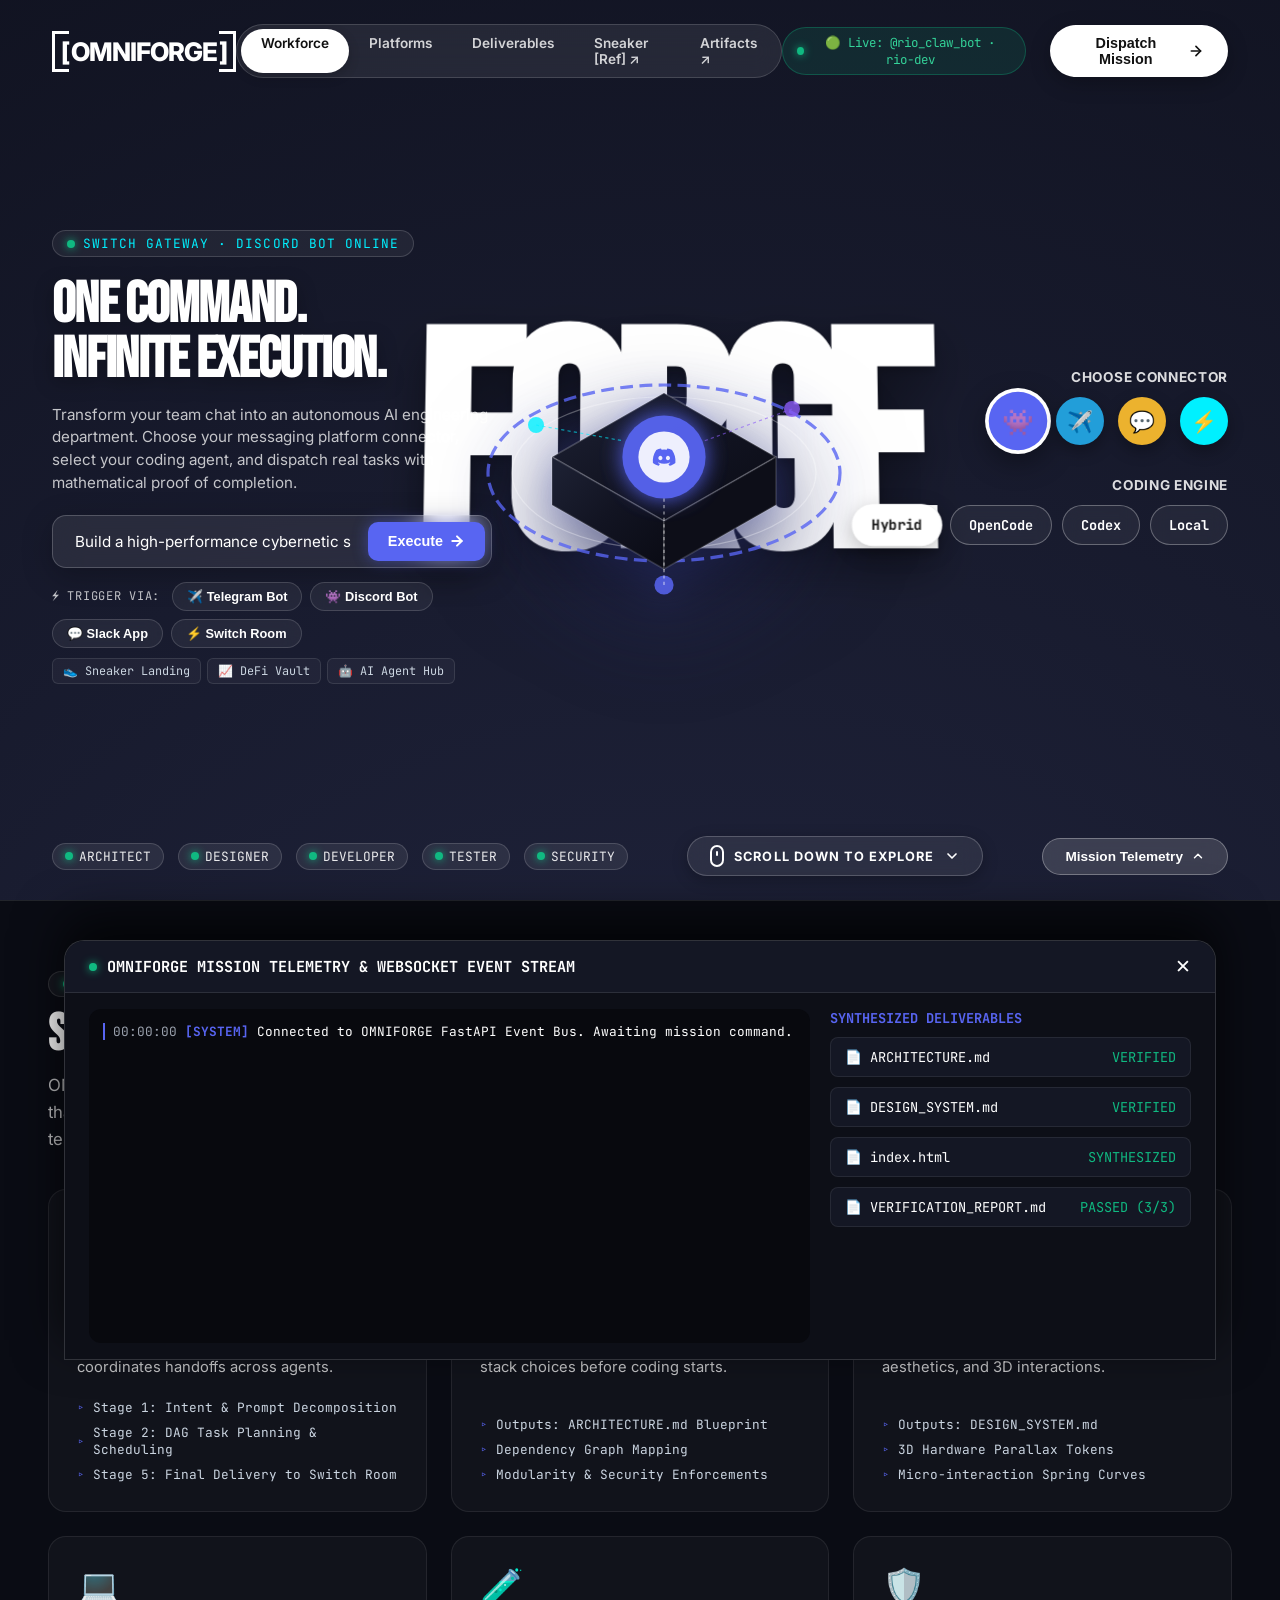
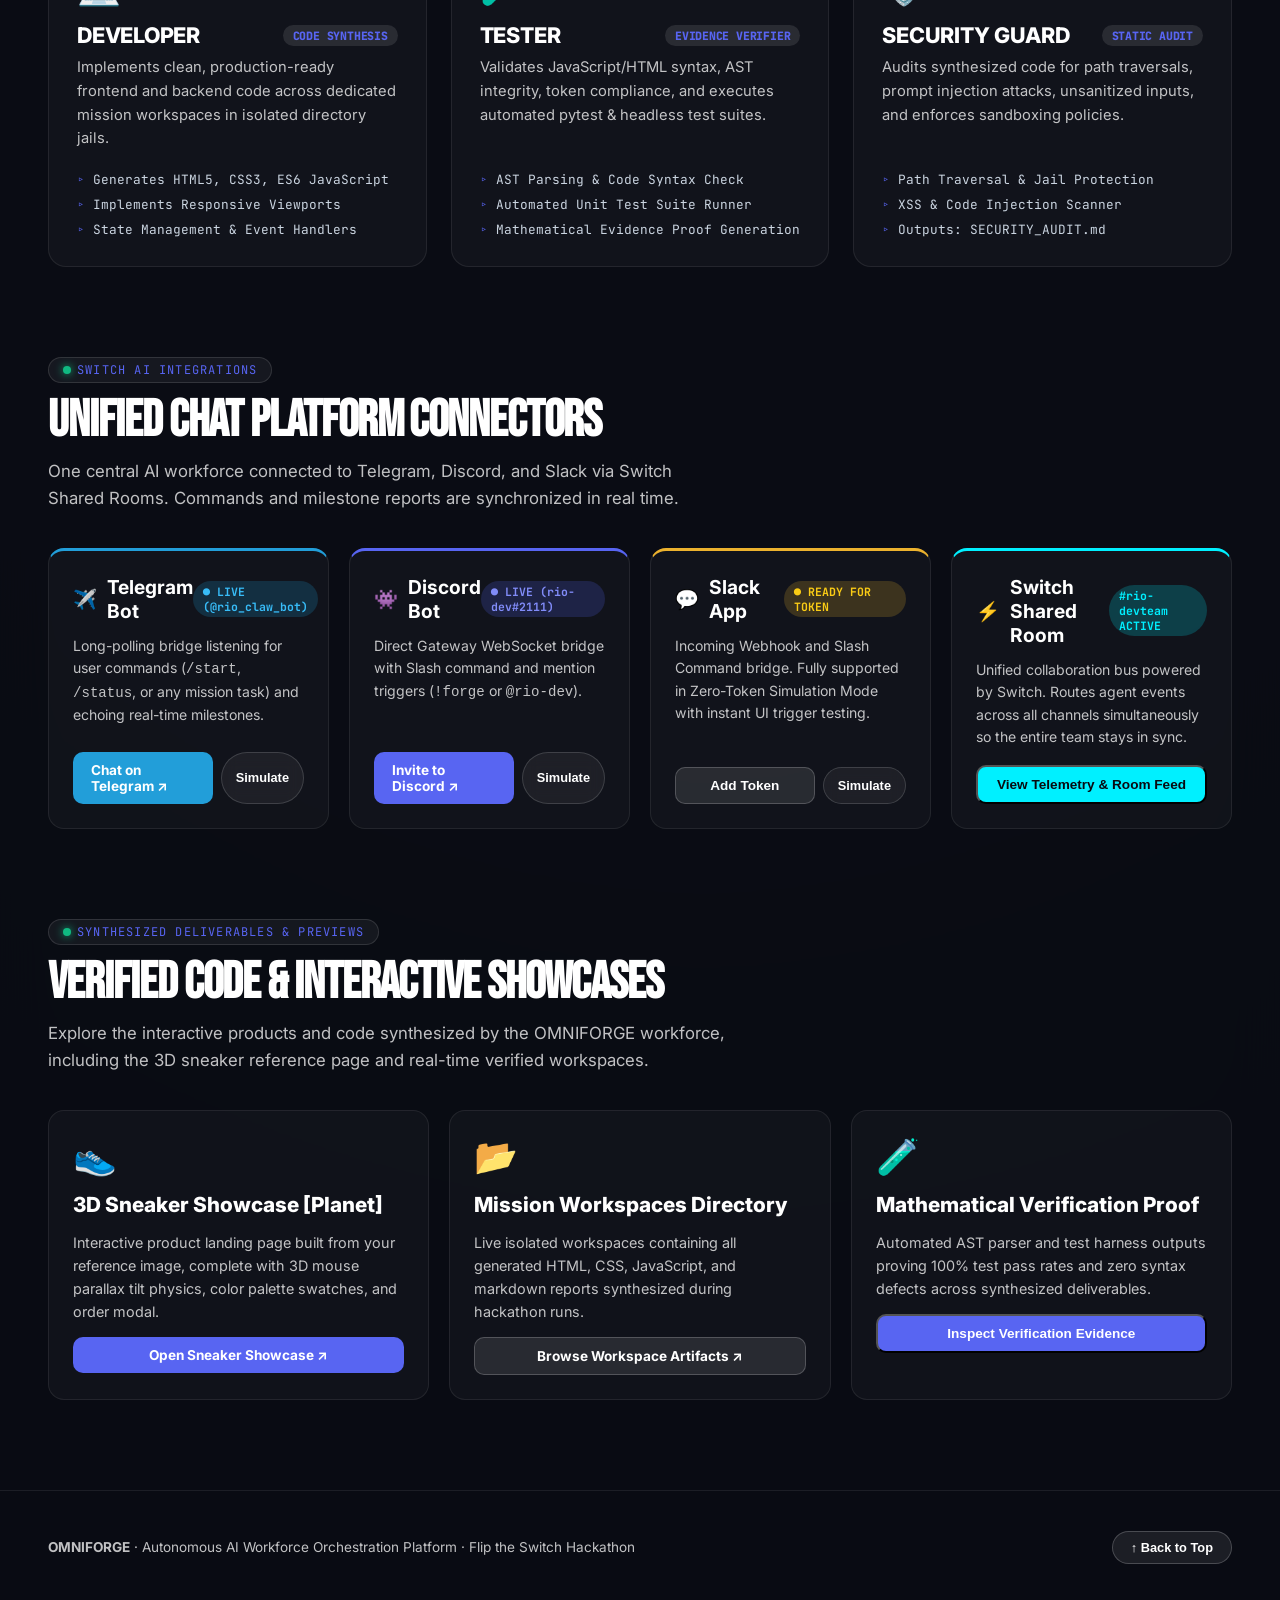
==== commit 9488013e: "fix: add glowing forge SVG favicon endpoint to eliminate 404 in browser" ====
--- a/apps/dashboard/index.html
+++ b/apps/dashboard/index.html
@@ -4,6 +4,7 @@
   <meta charset="UTF-8">
   <meta name="viewport" content="width=device-width, initial-scale=1.0">
   <title>[OMNIFORGE] — Autonomous AI Workforce</title>
+  <link rel="icon" type="image/svg+xml" href="/favicon.ico">
   <link rel="preconnect" href="https://fonts.googleapis.com">
   <link rel="preconnect" href="https://fonts.gstatic.com" crossorigin>
   <link href="https://fonts.googleapis.com/css2?family=Bebas+Neue&family=Inter:wght@400;500;600;700;800;900&family=JetBrains+Mono:wght@400;600;800&family=Oswald:wght@700&display=swap" rel="stylesheet">
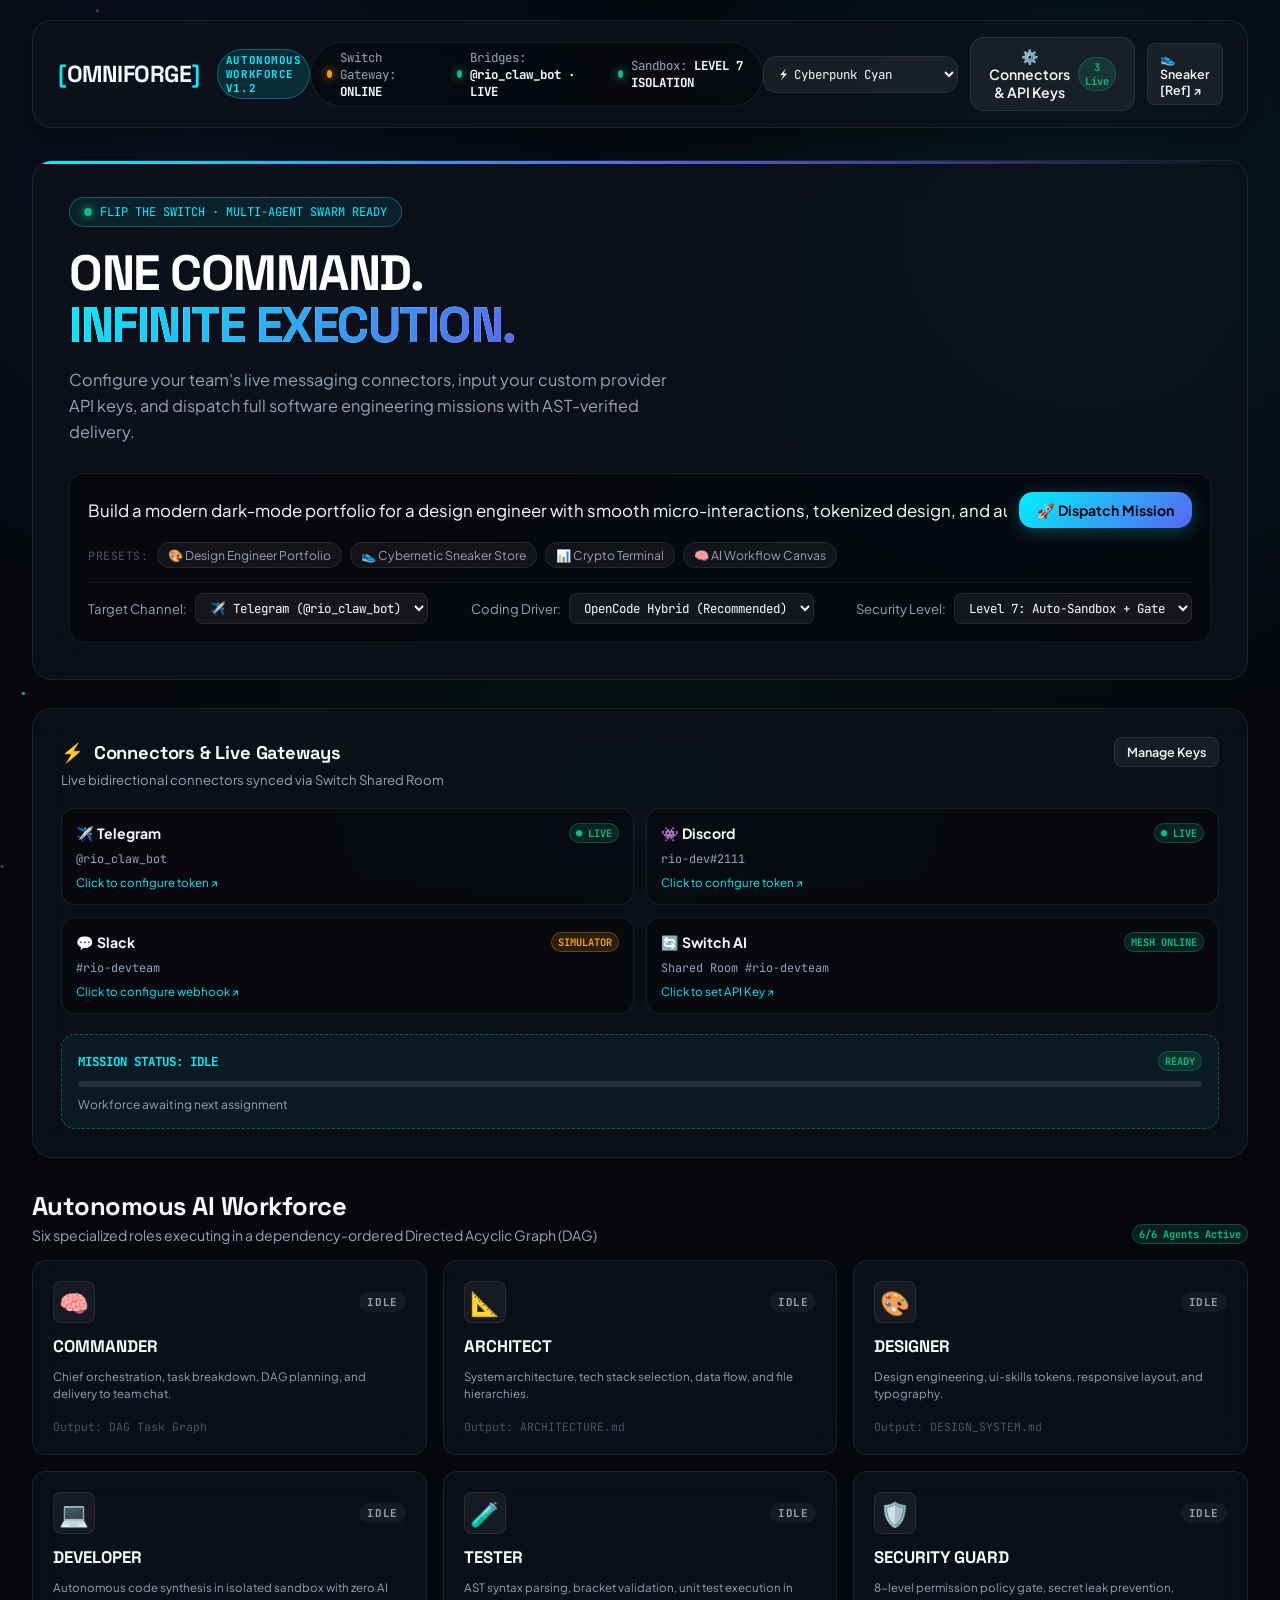
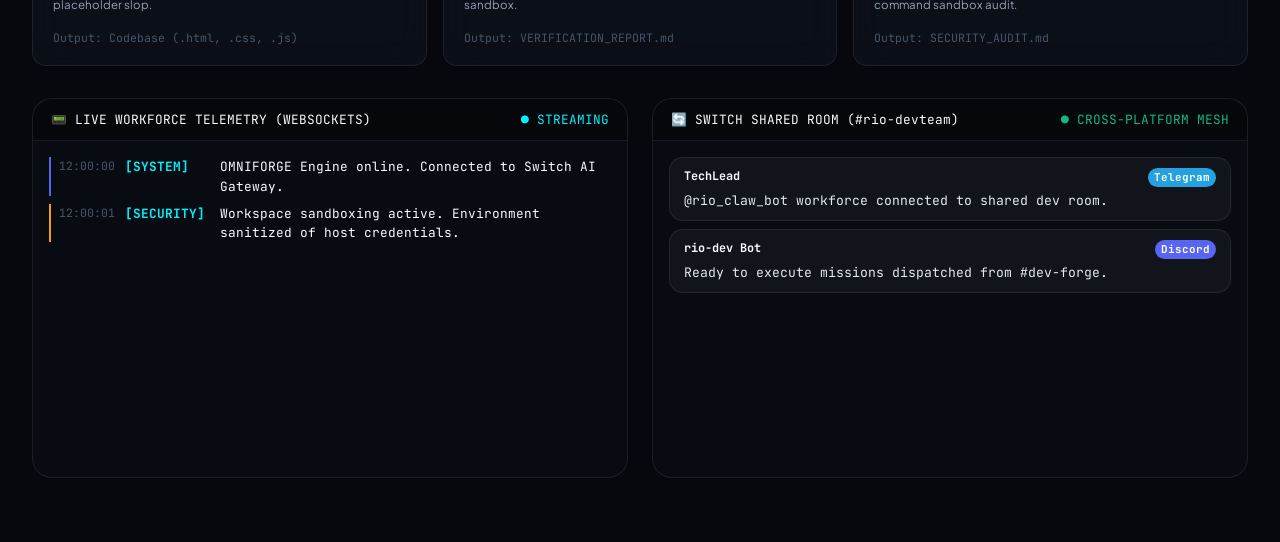
==== commit 7e0f7115: "feat: redesign Mission Control frontend with interactive Connectors & API Keys Vault, live testing, " ====
--- a/apps/dashboard/index.html
+++ b/apps/dashboard/index.html
@@ -3,62 +3,89 @@
 <head>
   <meta charset="UTF-8">
   <meta name="viewport" content="width=device-width, initial-scale=1.0">
-  <title>[OMNIFORGE] — Autonomous AI Workforce</title>
+  <title>[OMNIFORGE] — Autonomous AI Workforce Command Center</title>
   <link rel="icon" type="image/svg+xml" href="/favicon.ico">
   <link rel="preconnect" href="https://fonts.googleapis.com">
   <link rel="preconnect" href="https://fonts.gstatic.com" crossorigin>
-  <link href="https://fonts.googleapis.com/css2?family=Bebas+Neue&family=Inter:wght@400;500;600;700;800;900&family=JetBrains+Mono:wght@400;600;800&family=Oswald:wght@700&display=swap" rel="stylesheet">
+  <link href="https://fonts.googleapis.com/css2?family=Plus+Jakarta+Sans:wght@300;400;500;600;700;800&family=JetBrains+Mono:wght@400;500;600;700&family=Bebas+Neue&family=Space+Grotesk:wght@500;700&display=swap" rel="stylesheet">
+
   <style>
     :root {
-      /* Dynamic Theme Variables (Default: Discord Blurple) */
-      --theme-bg-start: #232742;
-      --theme-bg-end: #0e101c;
-      --theme-accent: #5865f2;
-      --theme-accent-secondary: #00f0ff;
-      --theme-glow: rgba(88, 101, 242, 0.45);
-      --text-white: #ffffff;
-      --text-muted: rgba(255, 255, 255, 0.75);
-      --font-display: 'Impact', 'Bebas Neue', 'Oswald', -apple-system, sans-serif;
-      --font-body: 'Inter', -apple-system, BlinkMacSystemFont, sans-serif;
+      /* Theme 1: Cyberpunk Neon (Default) */
+      --bg-base: #06080d;
+      --bg-surface: rgba(14, 18, 27, 0.75);
+      --bg-surface-elevated: rgba(22, 28, 42, 0.85);
+      --border-subtle: rgba(255, 255, 255, 0.08);
+      --border-glow: rgba(0, 240, 255, 0.3);
+      --accent: #00f0ff;
+      --accent-secondary: #5865f2;
+      --accent-glow: rgba(0, 240, 255, 0.25);
+      --success: #10b981;
+      --warning: #f59e0b;
+      --danger: #ef4444;
+      --text-main: #f8fafc;
+      --text-muted: #94a3b8;
+      --text-faint: #475569;
+      --font-sans: 'Plus Jakarta Sans', -apple-system, BlinkMacSystemFont, sans-serif;
+      --font-display: 'Space Grotesk', 'Plus Jakarta Sans', sans-serif;
       --font-mono: 'JetBrains Mono', monospace;
+      --radius-sm: 8px;
+      --radius-md: 14px;
+      --radius-lg: 20px;
+      --radius-full: 9999px;
+    }
+
+    [data-theme="discord"] {
+      --bg-base: #0c0e17;
+      --bg-surface: rgba(19, 22, 38, 0.8);
+      --bg-surface-elevated: rgba(30, 35, 59, 0.9);
+      --border-glow: rgba(88, 101, 242, 0.4);
+      --accent: #5865f2;
+      --accent-secondary: #00f0ff;
+      --accent-glow: rgba(88, 101, 242, 0.3);
+    }
+
+    [data-theme="telegram"] {
+      --bg-base: #071018;
+      --bg-surface: rgba(12, 26, 40, 0.8);
+      --bg-surface-elevated: rgba(18, 38, 58, 0.9);
+      --border-glow: rgba(36, 161, 222, 0.4);
+      --accent: #24a1de;
+      --accent-secondary: #10b981;
+      --accent-glow: rgba(36, 161, 222, 0.3);
+    }
+
+    [data-theme="matrix"] {
+      --bg-base: #050a06;
+      --bg-surface: rgba(10, 22, 14, 0.8);
+      --bg-surface-elevated: rgba(16, 34, 22, 0.9);
+      --border-glow: rgba(16, 185, 129, 0.4);
+      --accent: #10b981;
+      --accent-secondary: #00f0ff;
+      --accent-glow: rgba(16, 185, 129, 0.3);
     }
 
     * {
       box-sizing: border-box;
       margin: 0;
       padding: 0;
-      user-select: none;
-    }
-
-    html {
-      scroll-behavior: smooth;
     }
 
     body {
-      width: 100%;
+      background-color: var(--bg-base);
+      color: var(--text-main);
+      font-family: var(--font-sans);
       min-height: 100vh;
       overflow-x: hidden;
-      overflow-y: auto;
-      font-family: var(--font-body);
-      color: var(--text-white);
-      background: radial-gradient(circle at 55% 45%, var(--theme-bg-start) 0%, var(--theme-bg-end) 100%);
-      transition: background 0.6s cubic-bezier(0.16, 1, 0.3, 1);
       position: relative;
-    }
-
-    /* Custom futuristic scrollbar */
-    body::-webkit-scrollbar {
-      width: 10px;
-    }
-    body::-webkit-scrollbar-track {
-      background: rgba(10, 11, 18, 0.95);
-    }
-    body::-webkit-scrollbar-thumb {
-      background: var(--theme-accent);
-      border-radius: 999px;
-    }
-
-    /* Ambient Canvas for Particle Sparks */
+      background-image: 
+        radial-gradient(circle at 15% 15%, rgba(88, 101, 242, 0.08) 0%, transparent 40%),
+        radial-gradient(circle at 85% 25%, rgba(0, 240, 255, 0.08) 0%, transparent 40%),
+        radial-gradient(circle at 50% 85%, rgba(16, 185, 129, 0.05) 0%, transparent 50%);
+      background-attachment: fixed;
+    }
+
+    /* Ambient particles canvas */
     #particles-canvas {
       position: fixed;
       top: 0;
@@ -66,2036 +93,1851 @@
       width: 100%;
       height: 100%;
       pointer-events: none;
+      z-index: 0;
+    }
+
+    /* Custom Scrollbar */
+    ::-webkit-scrollbar {
+      width: 8px;
+      height: 8px;
+    }
+    ::-webkit-scrollbar-track {
+      background: var(--bg-base);
+    }
+    ::-webkit-scrollbar-thumb {
+      background: rgba(255, 255, 255, 0.15);
+      border-radius: var(--radius-full);
+    }
+    ::-webkit-scrollbar-thumb:hover {
+      background: var(--accent);
+    }
+
+    .app-layout {
+      position: relative;
       z-index: 1;
-    }
-
-    .viewport-container {
+      max-width: 1540px;
+      margin: 0 auto;
+      padding: 20px 32px 64px 32px;
+      display: flex;
+      flex-direction: column;
+      gap: 32px;
+    }
+
+    /* =========================================================================
+       1. TOP NAVBAR
+       ========================================================================= */
+    .navbar {
+      display: flex;
+      justify-content: space-between;
+      align-items: center;
+      padding: 16px 24px;
+      background: var(--bg-surface);
+      backdrop-filter: blur(20px);
+      -webkit-backdrop-filter: blur(20px);
+      border: 1px solid var(--border-subtle);
+      border-radius: var(--radius-lg);
+      box-shadow: 0 12px 32px rgba(0, 0, 0, 0.35);
+    }
+
+    .brand-group {
+      display: flex;
+      align-items: center;
+      gap: 16px;
+    }
+
+    .brand-logo {
+      display: flex;
+      align-items: center;
+      text-decoration: none;
+      color: var(--text-main);
+      font-family: var(--font-display);
+      font-weight: 700;
+      font-size: 1.45rem;
+      letter-spacing: -0.02em;
+    }
+
+    .logo-bracket {
+      color: var(--accent);
+      margin: 0 1px;
+    }
+
+    .brand-badge {
+      font-family: var(--font-mono);
+      font-size: 0.68rem;
+      font-weight: 700;
+      padding: 3px 8px;
+      border-radius: var(--radius-full);
+      background: rgba(0, 240, 255, 0.12);
+      color: var(--accent);
+      border: 1px solid rgba(0, 240, 255, 0.3);
+      text-transform: uppercase;
+      letter-spacing: 0.05em;
+    }
+
+    .system-status-strip {
+      display: flex;
+      align-items: center;
+      gap: 20px;
+      padding: 6px 16px;
+      background: rgba(0, 0, 0, 0.35);
+      border: 1px solid var(--border-subtle);
+      border-radius: var(--radius-full);
+      font-family: var(--font-mono);
+      font-size: 0.78rem;
+    }
+
+    .status-item {
+      display: flex;
+      align-items: center;
+      gap: 8px;
+      color: var(--text-muted);
+    }
+
+    .status-dot {
+      width: 8px;
+      height: 8px;
+      border-radius: 50%;
+      background: var(--success);
+      box-shadow: 0 0 10px var(--success);
+      animation: pulseGlow 2s infinite ease-in-out;
+    }
+
+    .status-dot.warning {
+      background: var(--warning);
+      box-shadow: 0 0 10px var(--warning);
+    }
+
+    .status-dot.danger {
+      background: var(--danger);
+      box-shadow: 0 0 10px var(--danger);
+    }
+
+    @keyframes pulseGlow {
+      0%, 100% { opacity: 1; transform: scale(1); }
+      50% { opacity: 0.55; transform: scale(0.9); }
+    }
+
+    .nav-actions {
+      display: flex;
+      align-items: center;
+      gap: 12px;
+    }
+
+    .btn {
+      display: inline-flex;
+      align-items: center;
+      justify-content: center;
+      gap: 8px;
+      padding: 9px 18px;
+      font-size: 0.88rem;
+      font-weight: 600;
+      font-family: var(--font-sans);
+      border-radius: var(--radius-md);
+      cursor: pointer;
+      border: none;
+      transition: all 0.2s cubic-bezier(0.16, 1, 0.3, 1);
+      text-decoration: none;
+      outline: none;
+    }
+
+    .btn:active {
+      transform: scale(0.98);
+    }
+
+    .btn-vault {
+      background: rgba(255, 255, 255, 0.06);
+      color: var(--text-main);
+      border: 1px solid var(--border-subtle);
+    }
+
+    .btn-vault:hover {
+      background: rgba(255, 255, 255, 0.12);
+      border-color: var(--accent);
+      box-shadow: 0 0 16px var(--accent-glow);
+    }
+
+    .btn-primary {
+      background: linear-gradient(135deg, var(--accent) 0%, var(--accent-secondary) 100%);
+      color: #05070e;
+      font-weight: 700;
+      box-shadow: 0 4px 18px var(--accent-glow);
+    }
+
+    .btn-primary:hover {
+      filter: brightness(1.1);
+      box-shadow: 0 6px 24px var(--accent-glow);
+    }
+
+    .btn-sm {
+      padding: 6px 12px;
+      font-size: 0.78rem;
+      border-radius: var(--radius-sm);
+    }
+
+    .theme-select {
+      background: rgba(255, 255, 255, 0.06);
+      color: var(--text-main);
+      border: 1px solid var(--border-subtle);
+      border-radius: var(--radius-md);
+      padding: 8px 12px;
+      font-family: var(--font-mono);
+      font-size: 0.78rem;
+      outline: none;
+      cursor: pointer;
+    }
+
+    .theme-select option {
+      background: #0f131f;
+      color: #fff;
+    }
+
+    /* =========================================================================
+       2. HERO COMMAND STAGE
+       ========================================================================= */
+    .hero-stage {
+      display: grid;
+      grid-template-columns: 1.15fr 0.85fr;
+      gap: 28px;
+      align-items: stretch;
+    }
+
+    .hero-card {
+      background: var(--bg-surface);
+      backdrop-filter: blur(20px);
+      -webkit-backdrop-filter: blur(20px);
+      border: 1px solid var(--border-subtle);
+      border-radius: var(--radius-lg);
+      padding: 36px;
       position: relative;
-      width: 100%;
-      min-height: 100vh;
+      overflow: hidden;
       display: flex;
       flex-direction: column;
       justify-content: space-between;
-      padding: 24px 52px;
-      z-index: 10;
-    }
-
-    /* 1. Header Navigation */
-    .navbar {
-      display: flex;
-      justify-content: space-between;
-      align-items: center;
+    }
+
+    .hero-card::before {
+      content: '';
+      position: absolute;
+      top: 0;
+      left: 0;
       width: 100%;
-      z-index: 40;
-    }
-
-    .logo {
-      display: flex;
-      align-items: center;
-      font-size: 1.6rem;
-      font-weight: 800;
-      letter-spacing: -0.04em;
-      text-decoration: none;
-      color: var(--text-white);
-    }
-
-    .logo-bracket {
-      border-left: 3px solid #fff;
-      border-top: 3px solid #fff;
-      border-bottom: 3px solid #fff;
-      padding: 2px 0 2px 6px;
-      margin-right: 2px;
-    }
-
-    .logo-bracket-right {
-      border-right: 3px solid #fff;
-      border-top: 3px solid #fff;
-      border-bottom: 3px solid #fff;
-      padding: 2px 6px 2px 0;
-      margin-left: 2px;
-    }
-
-    .nav-center-toggle {
-      display: flex;
-      background: rgba(255, 255, 255, 0.08);
-      backdrop-filter: blur(12px);
-      padding: 4px;
-      border-radius: 999px;
-      border: 1px solid rgba(255, 255, 255, 0.15);
-    }
-
-    .toggle-pill {
-      padding: 6px 20px;
-      border-radius: 999px;
-      font-size: 0.85rem;
-      font-weight: 600;
-      cursor: pointer;
-      color: rgba(255, 255, 255, 0.8);
-      transition: all 0.2s ease;
-      text-decoration: none;
-    }
-
-    .toggle-pill.active,
-    .toggle-pill:hover {
-      background: #ffffff;
-      color: #111111;
-      box-shadow: 0 4px 12px rgba(0, 0, 0, 0.2);
-    }
-
-    .nav-right {
-      display: flex;
-      align-items: center;
-      gap: 24px;
-    }
-
-    .nav-link {
-      color: var(--text-white);
-      text-decoration: none;
-      font-size: 0.9rem;
-      font-weight: 600;
-      opacity: 0.85;
-      transition: opacity 0.2s ease;
-    }
-
-    .nav-link:hover {
-      opacity: 1;
-    }
-
-    .btn-launch-mission {
-      display: flex;
-      align-items: center;
-      gap: 10px;
-      background: #ffffff;
-      color: #111111;
-      padding: 10px 24px;
-      border-radius: 999px;
+      height: 3px;
+      background: linear-gradient(90deg, var(--accent) 0%, var(--accent-secondary) 50%, transparent 100%);
+    }
+
+    .hero-badge-pill {
+      display: inline-flex;
+      align-items: center;
+      gap: 8px;
+      padding: 6px 14px;
+      background: rgba(0, 240, 255, 0.08);
+      border: 1px solid var(--border-glow);
+      border-radius: var(--radius-full);
+      font-family: var(--font-mono);
+      font-size: 0.75rem;
+      color: var(--accent);
+      margin-bottom: 20px;
+      width: fit-content;
+    }
+
+    .hero-title {
+      font-family: var(--font-display);
+      font-size: 3.1rem;
+      line-height: 1.05;
       font-weight: 700;
-      font-size: 0.9rem;
-      text-decoration: none;
-      box-shadow: 0 6px 20px rgba(0, 0, 0, 0.25);
-      transition: all 0.2s ease;
-      border: none;
-      cursor: pointer;
-    }
-
-    .btn-launch-mission:hover {
-      transform: translateY(-2px) scale(1.02);
-      box-shadow: 0 10px 25px rgba(0, 0, 0, 0.35);
-    }
-
-    /* 2. Hero Centerpiece Stage */
-    .hero-stage {
+      letter-spacing: -0.03em;
+      margin-bottom: 16px;
+      background: linear-gradient(135deg, #ffffff 40%, rgba(255, 255, 255, 0.65) 100%);
+      -webkit-background-clip: text;
+      -webkit-text-fill-color: transparent;
+    }
+
+    .hero-title span {
+      background: linear-gradient(135deg, var(--accent) 0%, var(--accent-secondary) 100%);
+      -webkit-background-clip: text;
+      -webkit-text-fill-color: transparent;
+    }
+
+    .hero-subtitle {
+      font-size: 1.02rem;
+      color: var(--text-muted);
+      line-height: 1.6;
+      margin-bottom: 28px;
+      max-width: 620px;
+    }
+
+    /* Dispatch Command Center */
+    .dispatch-box {
+      background: rgba(0, 0, 0, 0.4);
+      border: 1px solid var(--border-subtle);
+      border-radius: var(--radius-md);
+      padding: 18px;
+      display: flex;
+      flex-direction: column;
+      gap: 14px;
       position: relative;
-      flex: 1;
-      display: flex;
-      align-items: center;
-      justify-content: space-between;
-      width: 100%;
-      max-width: 1480px;
-      margin: 0 auto;
-    }
-
-    /* Left Hero Editorial */
-    .hero-left {
-      max-width: 440px;
-      z-index: 25;
-    }
-
-    .hero-badge {
-      display: inline-flex;
-      align-items: center;
-      gap: 8px;
-      font-family: var(--font-mono);
-      font-size: 0.8rem;
-      text-transform: uppercase;
-      letter-spacing: 0.08em;
-      color: var(--theme-accent-secondary);
-      background: rgba(255, 255, 255, 0.06);
-      padding: 4px 14px;
-      border-radius: 999px;
-      border: 1px solid rgba(255, 255, 255, 0.15);
-      margin-bottom: 20px;
-    }
-
-    .pulse-dot {
-      width: 8px;
-      height: 8px;
-      background: #10b981;
-      border-radius: 50%;
-      box-shadow: 0 0 8px #10b981;
-    }
-
-    .title-forge {
-      font-family: var(--font-display);
-      font-size: clamp(3rem, 4.5vw, 4.2rem);
-      font-weight: 900;
-      line-height: 0.96;
-      letter-spacing: -0.02em;
-      text-transform: uppercase;
-      margin-bottom: 16px;
-      text-shadow: 0 6px 20px rgba(0, 0, 0, 0.3);
-    }
-
-    .hero-description {
-      font-size: 0.95rem;
-      line-height: 1.5;
-      color: var(--text-muted);
-      font-weight: 400;
-      margin-bottom: 20px;
-    }
-
-    /* Quick Launch Bar */
-    .quick-launch-bar {
-      display: flex;
-      background: rgba(255, 255, 255, 0.08);
-      backdrop-filter: blur(16px);
-      border: 1px solid rgba(255, 255, 255, 0.2);
-      border-radius: 14px;
-      padding: 6px;
-      box-shadow: 0 8px 30px rgba(0, 0, 0, 0.25);
-    }
-
-    .quick-launch-input {
+    }
+
+    .dispatch-box:focus-within {
+      border-color: var(--accent);
+      box-shadow: 0 0 20px var(--accent-glow);
+    }
+
+    .dispatch-input-row {
+      display: flex;
+      gap: 12px;
+      align-items: center;
+    }
+
+    .dispatch-input {
       flex: 1;
       background: transparent;
       border: none;
-      padding: 10px 16px;
+      outline: none;
       color: #ffffff;
+      font-size: 1.05rem;
       font-family: var(--font-sans);
-      font-size: 0.95rem;
-    }
-
-    .quick-launch-input:focus {
+    }
+
+    .dispatch-input::placeholder {
+      color: var(--text-faint);
+    }
+
+    .dispatch-presets {
+      display: flex;
+      flex-wrap: wrap;
+      gap: 8px;
+      align-items: center;
+    }
+
+    .preset-label {
+      font-family: var(--font-mono);
+      font-size: 0.72rem;
+      color: var(--text-faint);
+      text-transform: uppercase;
+      letter-spacing: 0.05em;
+    }
+
+    .preset-chip {
+      background: rgba(255, 255, 255, 0.05);
+      border: 1px solid var(--border-subtle);
+      color: var(--text-muted);
+      padding: 4px 10px;
+      border-radius: var(--radius-full);
+      font-size: 0.76rem;
+      cursor: pointer;
+      transition: all 0.15s ease;
+    }
+
+    .preset-chip:hover {
+      background: rgba(255, 255, 255, 0.12);
+      color: #fff;
+      border-color: var(--accent);
+    }
+
+    .dispatch-options-row {
+      display: flex;
+      justify-content: space-between;
+      align-items: center;
+      padding-top: 10px;
+      border-top: 1px solid rgba(255, 255, 255, 0.06);
+      font-size: 0.82rem;
+      color: var(--text-muted);
+      flex-wrap: wrap;
+      gap: 12px;
+    }
+
+    .opt-group {
+      display: flex;
+      align-items: center;
+      gap: 8px;
+    }
+
+    .opt-select {
+      background: rgba(255, 255, 255, 0.06);
+      border: 1px solid var(--border-subtle);
+      color: #fff;
+      padding: 5px 10px;
+      border-radius: var(--radius-sm);
+      font-size: 0.78rem;
+      font-family: var(--font-mono);
       outline: none;
     }
 
-    .quick-launch-btn {
-      background: var(--theme-accent);
-      color: #ffffff;
-      border: none;
-      padding: 10px 20px;
-      border-radius: 10px;
+    /* Live Workforce Pulse Card (Right side of hero) */
+    .pulse-panel {
+      background: var(--bg-surface);
+      backdrop-filter: blur(20px);
+      -webkit-backdrop-filter: blur(20px);
+      border: 1px solid var(--border-subtle);
+      border-radius: var(--radius-lg);
+      padding: 28px;
+      display: flex;
+      flex-direction: column;
+      justify-content: space-between;
+      gap: 20px;
+    }
+
+    .panel-header {
+      display: flex;
+      justify-content: space-between;
+      align-items: center;
+    }
+
+    .panel-title {
+      font-family: var(--font-display);
+      font-size: 1.15rem;
       font-weight: 700;
-      font-size: 0.9rem;
+      letter-spacing: -0.01em;
+      display: flex;
+      align-items: center;
+      gap: 10px;
+    }
+
+    .connector-mini-cards {
+      display: grid;
+      grid-template-columns: repeat(2, 1fr);
+      gap: 12px;
+    }
+
+    .mini-card {
+      background: rgba(0, 0, 0, 0.35);
+      border: 1px solid var(--border-subtle);
+      border-radius: var(--radius-md);
+      padding: 14px;
+      display: flex;
+      flex-direction: column;
+      gap: 8px;
       cursor: pointer;
+      transition: all 0.2s ease;
+    }
+
+    .mini-card:hover {
+      border-color: var(--accent);
+      transform: translateY(-2px);
+      box-shadow: 0 6px 18px rgba(0, 0, 0, 0.25);
+    }
+
+    .mini-card-head {
+      display: flex;
+      justify-content: space-between;
+      align-items: center;
+    }
+
+    .mini-card-name {
+      font-size: 0.88rem;
+      font-weight: 700;
       display: flex;
       align-items: center;
       gap: 6px;
-      transition: all 0.2s ease;
-      box-shadow: 0 0 15px var(--theme-glow);
-    }
-
-    .quick-launch-btn:hover {
-      transform: scale(1.03);
-    }
-
-    /* Center 3D Stage with Giant Typography */
-    .center-stage {
-      position: absolute;
-      top: 50%;
-      left: 52%;
-      transform: translate(-50%, -50%);
-      width: 760px;
-      height: 540px;
+    }
+
+    .mini-card-val {
+      font-family: var(--font-mono);
+      font-size: 0.74rem;
+      color: var(--text-muted);
+      overflow: hidden;
+      text-overflow: ellipsis;
+      white-space: nowrap;
+    }
+
+    .badge-live {
+      font-size: 0.65rem;
+      padding: 2px 6px;
+      border-radius: var(--radius-full);
+      background: rgba(16, 185, 129, 0.15);
+      color: var(--success);
+      border: 1px solid rgba(16, 185, 129, 0.3);
+      font-family: var(--font-mono);
+      font-weight: 700;
+    }
+
+    .badge-sim {
+      font-size: 0.65rem;
+      padding: 2px 6px;
+      border-radius: var(--radius-full);
+      background: rgba(245, 158, 11, 0.15);
+      color: var(--warning);
+      border: 1px solid rgba(245, 158, 11, 0.3);
+      font-family: var(--font-mono);
+      font-weight: 700;
+    }
+
+    .active-mission-banner {
+      background: rgba(0, 240, 255, 0.05);
+      border: 1px dashed var(--border-glow);
+      border-radius: var(--radius-md);
+      padding: 16px;
+      display: flex;
+      flex-direction: column;
+      gap: 10px;
+    }
+
+    .banner-head {
+      display: flex;
+      justify-content: space-between;
+      align-items: center;
+    }
+
+    .progress-track {
+      width: 100%;
+      height: 6px;
+      background: rgba(255, 255, 255, 0.1);
+      border-radius: 999px;
+      overflow: hidden;
+    }
+
+    .progress-bar {
+      height: 100%;
+      width: 0%;
+      background: linear-gradient(90deg, var(--accent), var(--accent-secondary));
+      transition: width 0.4s ease;
+    }
+
+    /* =========================================================================
+       3. 6 SPECIALIZED AGENTS WORKFORCE GRID
+       ========================================================================= */
+    .section-header {
+      display: flex;
+      justify-content: space-between;
+      align-items: flex-end;
+      margin-bottom: 16px;
+    }
+
+    .section-title {
+      font-family: var(--font-display);
+      font-size: 1.6rem;
+      font-weight: 700;
+      letter-spacing: -0.02em;
+    }
+
+    .section-desc {
+      color: var(--text-muted);
+      font-size: 0.88rem;
+      margin-top: 4px;
+    }
+
+    .agents-grid {
+      display: grid;
+      grid-template-columns: repeat(6, 1fr);
+      gap: 16px;
+    }
+
+    @media (max-width: 1280px) {
+      .agents-grid { grid-template-columns: repeat(3, 1fr); }
+      .hero-stage { grid-template-columns: 1fr; }
+    }
+    @media (max-width: 768px) {
+      .agents-grid { grid-template-columns: repeat(2, 1fr); }
+      .system-status-strip { display: none; }
+    }
+    @media (max-width: 520px) {
+      .agents-grid { grid-template-columns: 1fr; }
+    }
+
+    .agent-card {
+      background: var(--bg-surface);
+      backdrop-filter: blur(16px);
+      -webkit-backdrop-filter: blur(16px);
+      border: 1px solid var(--border-subtle);
+      border-radius: var(--radius-md);
+      padding: 20px;
+      display: flex;
+      flex-direction: column;
+      gap: 12px;
+      position: relative;
+      overflow: hidden;
+      transition: all 0.25s ease;
+    }
+
+    .agent-card:hover {
+      border-color: var(--border-glow);
+      transform: translateY(-3px);
+      box-shadow: 0 10px 28px rgba(0, 0, 0, 0.35);
+    }
+
+    .agent-card.running {
+      border-color: var(--accent);
+      box-shadow: 0 0 24px var(--accent-glow);
+    }
+
+    .agent-top {
+      display: flex;
+      justify-content: space-between;
+      align-items: center;
+    }
+
+    .agent-icon {
+      font-size: 1.5rem;
+      width: 42px;
+      height: 42px;
+      border-radius: var(--radius-sm);
+      background: rgba(255, 255, 255, 0.05);
+      border: 1px solid var(--border-subtle);
       display: flex;
       align-items: center;
       justify-content: center;
-      pointer-events: none;
-      z-index: 15;
-    }
-
-    /* Giant 3D "FORGE" Backdrop */
-    .giant-forge-text {
-      position: absolute;
+    }
+
+    .agent-name {
       font-family: var(--font-display);
-      font-size: 19rem;
-      font-weight: 900;
-      letter-spacing: -0.05em;
-      color: #ffffff;
-      line-height: 0.8;
-      z-index: 10;
-      text-shadow: 
-        0 20px 50px rgba(0, 0, 0, 0.4),
-        0 4px 8px rgba(0, 0, 0, 0.2);
-      transform: perspective(1000px) rotateX(4deg);
-      transition: transform 0.3s ease;
-    }
-
-    /* Floating 3D Connector Core (Replaces Sneaker) */
-    .connector-core-wrapper {
-      position: absolute;
-      z-index: 25;
-      width: 480px;
-      height: 480px;
-      display: flex;
-      align-items: center;
-      justify-content: center;
-      pointer-events: auto;
-      cursor: grab;
-      transition: transform 0.2s cubic-bezier(0.25, 0.46, 0.45, 0.94);
-      animation: floatCore 4s ease-in-out infinite alternate;
-    }
-
-    .connector-core-wrapper:active {
-      cursor: grabbing;
-    }
-
-    @keyframes floatCore {
-      0% { transform: translate(0px, 0px) rotate(-10deg); }
-      100% { transform: translate(0px, -20deg) rotate(-6deg); }
-    }
-
-    /* 3D Connector Hardware Graphic */
-    .core-svg {
-      width: 100%;
-      height: 100%;
-      filter: drop-shadow(0 35px 50px rgba(0, 0, 0, 0.55)) drop-shadow(0 10px 20px var(--theme-glow));
-      transition: filter 0.5s ease;
-    }
-
-    .core-accent {
-      transition: fill 0.5s ease, stroke 0.5s ease;
-    }
-
-    /* Right Interactive Controls */
-    .hero-right-controls {
+      font-size: 1.05rem;
+      font-weight: 700;
+    }
+
+    .agent-role {
+      font-size: 0.72rem;
+      color: var(--text-muted);
+      line-height: 1.4;
+      min-height: 38px;
+    }
+
+    .agent-status-badge {
+      font-family: var(--font-mono);
+      font-size: 0.68rem;
+      padding: 3px 8px;
+      border-radius: var(--radius-full);
+      background: rgba(255, 255, 255, 0.05);
+      color: var(--text-muted);
+      text-transform: uppercase;
+      font-weight: 700;
+      letter-spacing: 0.05em;
+      width: fit-content;
+    }
+
+    .agent-status-badge.active {
+      background: rgba(0, 240, 255, 0.15);
+      color: var(--accent);
+      border: 1px solid rgba(0, 240, 255, 0.4);
+    }
+
+    .agent-status-badge.completed {
+      background: rgba(16, 185, 129, 0.15);
+      color: var(--success);
+      border: 1px solid rgba(16, 185, 129, 0.4);
+    }
+
+    /* =========================================================================
+       4. TELEMETRY & SHARED ROOM SPLIT VIEW
+       ========================================================================= */
+    .telemetry-split {
+      display: grid;
+      grid-template-columns: 1fr 1fr;
+      gap: 24px;
+    }
+
+    @media (max-width: 990px) {
+      .telemetry-split { grid-template-columns: 1fr; }
+    }
+
+    .console-panel {
+      background: rgba(10, 13, 20, 0.85);
+      border: 1px solid var(--border-subtle);
+      border-radius: var(--radius-lg);
+      overflow: hidden;
       display: flex;
       flex-direction: column;
-      gap: 32px;
-      z-index: 25;
-      align-items: flex-end;
-    }
-
-    .control-group {
-      display: flex;
-      flex-direction: column;
-      align-items: flex-end;
-      gap: 12px;
-    }
-
-    .control-label {
-      font-size: 0.85rem;
-      font-weight: 700;
-      color: rgba(255, 255, 255, 0.85);
-      letter-spacing: 0.05em;
-      text-transform: uppercase;
-    }
-
-    /* Connector Swatches (Discord, Telegram, Slack, Switch) */
-    .connector-swatches {
-      display: flex;
-      gap: 14px;
-    }
-
-    .connector-swatch {
-      width: 48px;
-      height: 48px;
-      border-radius: 50%;
-      cursor: pointer;
-      display: flex;
-      align-items: center;
-      justify-content: center;
-      font-size: 1.3rem;
-      transition: all 0.2s ease;
-      box-shadow: 0 6px 16px rgba(0, 0, 0, 0.3);
-      position: relative;
-    }
-
-    .connector-swatch:hover {
-      transform: scale(1.15);
-    }
-
-    .connector-swatch.active {
-      transform: scale(1.22);
-      box-shadow: 0 0 0 3px #ffffff, 0 8px 24px rgba(0, 0, 0, 0.45);
-    }
-
-    .swatch-discord { background: #5865f2; }
-    .swatch-telegram { background: #229ed9; }
-    .swatch-slack { background: #ecb22e; }
-    .swatch-switch { background: #00f0ff; color: #000; }
-
-    /* Coding Agent Engine Selectors (Replaces Sizes) */
-    .engine-selector {
-      display: flex;
-      gap: 10px;
-    }
-
-    .engine-pill {
-      padding: 10px 18px;
-      border-radius: 999px;
-      border: 1.5px solid rgba(255, 255, 255, 0.3);
-      font-size: 0.85rem;
-      font-weight: 700;
-      font-family: var(--font-mono);
-      cursor: pointer;
-      background: rgba(255, 255, 255, 0.06);
-      backdrop-filter: blur(8px);
-      transition: all 0.2s ease;
-    }
-
-    .engine-pill:hover {
-      border-color: #ffffff;
-      background: rgba(255, 255, 255, 0.2);
-      transform: translateY(-2px);
-    }
-
-    .engine-pill.active {
-      background: #ffffff;
-      color: #111111;
-      border-color: #ffffff;
-      box-shadow: 0 6px 20px rgba(0, 0, 0, 0.25);
-      transform: scale(1.05);
-    }
-
-    /* 3. Bottom Bar */
-    .footer-bar {
+      height: 380px;
+    }
+
+    .console-header {
+      padding: 12px 18px;
+      background: rgba(0, 0, 0, 0.4);
+      border-bottom: 1px solid var(--border-subtle);
       display: flex;
       justify-content: space-between;
       align-items: center;
-      width: 100%;
-      z-index: 40;
-    }
-
-    .workforce-pills {
-      display: flex;
-      gap: 14px;
-    }
-
-    .agent-status-badge {
-      display: flex;
-      align-items: center;
-      gap: 6px;
       font-family: var(--font-mono);
       font-size: 0.8rem;
-      background: rgba(255, 255, 255, 0.08);
-      border: 1px solid rgba(255, 255, 255, 0.15);
-      padding: 4px 12px;
-      border-radius: 999px;
-      color: rgba(255, 255, 255, 0.9);
-    }
-
-    /* Scroll Down Indicator Button */
-    .scroll-down-btn {
-      display: inline-flex;
-      align-items: center;
-      gap: 10px;
-      font-size: 0.8rem;
-      font-weight: 700;
-      letter-spacing: 0.08em;
-      text-transform: uppercase;
-      color: #ffffff;
-      text-decoration: none;
-      background: rgba(255, 255, 255, 0.08);
-      border: 1px solid rgba(255, 255, 255, 0.2);
-      padding: 8px 22px;
-      border-radius: 999px;
-      transition: all 0.25s ease;
-      cursor: pointer;
-      backdrop-filter: blur(10px);
-      box-shadow: 0 4px 15px rgba(0, 0, 0, 0.25);
-    }
-
-    .scroll-down-btn:hover {
-      background: var(--theme-accent);
-      border-color: var(--theme-accent);
-      transform: translateY(2px);
-      box-shadow: 0 0 25px var(--theme-glow);
-      color: #ffffff;
-    }
-
-    .scroll-mouse-icon {
-      width: 14px;
-      height: 22px;
-      border: 2px solid #ffffff;
-      border-radius: 8px;
-      position: relative;
-      display: inline-block;
-    }
-
-    .scroll-wheel {
-      width: 2px;
-      height: 5px;
-      background: #ffffff;
-      position: absolute;
-      top: 4px;
-      left: 50%;
-      transform: translateX(-50%);
-      border-radius: 2px;
-      animation: scrollWheelPulse 1.6s infinite ease-in-out;
-    }
-
-    @keyframes scrollWheelPulse {
-      0% { transform: translate(-50%, 0); opacity: 1; }
-      50% { transform: translate(-50%, 6px); opacity: 0.2; }
-      100% { transform: translate(-50%, 0); opacity: 1; }
-    }
-
-    .scroll-arrow {
-      animation: bounceArrow 1.6s infinite ease-in-out;
-    }
-
-    @keyframes bounceArrow {
-      0%, 100% { transform: translateY(0); }
-      50% { transform: translateY(4px); }
-    }
-
-    .btn-toggle-console {
-      display: flex;
-      align-items: center;
-      gap: 8px;
-      background: rgba(255, 255, 255, 0.15);
-      backdrop-filter: blur(10px);
-      border: 1px solid rgba(255, 255, 255, 0.3);
-      color: var(--text-white);
-      padding: 10px 22px;
-      border-radius: 999px;
-      font-size: 0.85rem;
-      font-weight: 700;
-      text-decoration: none;
-      cursor: pointer;
-      transition: all 0.2s ease;
-    }
-
-    .btn-toggle-console:hover {
-      background: #ffffff;
-      color: #111111;
-      transform: translateY(-2px);
-      box-shadow: 0 8px 25px rgba(0, 0, 0, 0.3);
-    }
-
-    /* Below-the-Fold Dashboard Sections */
-    .dashboard-sections-wrapper {
-      position: relative;
-      z-index: 10;
-      background: rgba(10, 12, 19, 0.96);
-      border-top: 1px solid rgba(255, 255, 255, 0.1);
-      backdrop-filter: blur(24px);
-      padding: 70px 0 100px;
-    }
-
-    .content-section {
-      max-width: 1440px;
-      margin: 0 auto 90px auto;
-      padding: 0 48px;
-    }
-
-    .section-header-box {
-      margin-bottom: 36px;
-    }
-
-    .section-pill-tag {
-      display: inline-flex;
-      align-items: center;
-      gap: 6px;
-      font-family: var(--font-mono);
-      font-size: 0.75rem;
-      color: var(--theme-accent);
-      text-transform: uppercase;
-      letter-spacing: 0.1em;
-      background: rgba(255, 255, 255, 0.05);
-      border: 1px solid rgba(255, 255, 255, 0.12);
-      padding: 4px 14px;
-      border-radius: 999px;
-      margin-bottom: 12px;
-    }
-
-    .section-heading-lg {
-      font-family: var(--font-display);
-      font-size: 3.2rem;
-      font-weight: 900;
-      letter-spacing: -0.02em;
-      text-transform: uppercase;
-      line-height: 1;
-      margin-bottom: 12px;
-    }
-
-    .section-subtitle-p {
-      color: var(--text-muted);
-      font-size: 1.05rem;
-      max-width: 680px;
-      line-height: 1.6;
-    }
-
-    /* 6 Specialized Agent Cards Grid */
-    .workforce-grid {
-      display: grid;
-      grid-template-columns: repeat(auto-fill, minmax(340px, 1fr));
-      gap: 24px;
-    }
-
-    .agent-spec-card {
-      background: rgba(255, 255, 255, 0.03);
-      border: 1px solid rgba(255, 255, 255, 0.08);
-      border-radius: 18px;
-      padding: 28px;
-      transition: all 0.25s ease;
-      display: flex;
-      flex-direction: column;
-      justify-content: space-between;
-      position: relative;
-    }
-
-    .agent-spec-card:hover {
-      transform: translateY(-4px);
-      border-color: var(--theme-accent);
-      background: rgba(255, 255, 255, 0.06);
-      box-shadow: 0 16px 40px rgba(0, 0, 0, 0.4);
-    }
-
-    .agent-card-icon {
-      font-size: 2.2rem;
-      margin-bottom: 14px;
-      display: inline-block;
-    }
-
-    .agent-card-title {
-      font-size: 1.35rem;
-      font-weight: 800;
-      letter-spacing: -0.01em;
-      margin-bottom: 8px;
-      color: #ffffff;
-      display: flex;
-      align-items: center;
-      justify-content: space-between;
-    }
-
-    .agent-card-badge {
-      font-family: var(--font-mono);
-      font-size: 0.72rem;
-      padding: 3px 10px;
-      border-radius: 999px;
-      background: rgba(255, 255, 255, 0.1);
-      color: var(--theme-accent);
-    }
-
-    .agent-card-desc {
-      color: var(--text-muted);
-      font-size: 0.92rem;
-      line-height: 1.6;
-      margin-bottom: 20px;
-    }
-
-    .agent-card-duties {
-      list-style: none;
+    }
+
+    .console-body {
+      flex: 1;
+      padding: 16px;
+      overflow-y: auto;
       display: flex;
       flex-direction: column;
       gap: 8px;
       font-family: var(--font-mono);
       font-size: 0.8rem;
-      color: #cbd5e1;
-    }
-
-    .agent-card-duties li {
-      display: flex;
-      align-items: center;
+      line-height: 1.5;
+    }
+
+    .log-entry {
+      display: flex;
+      gap: 10px;
+      align-items: flex-start;
+      border-left: 2px solid transparent;
+      padding-left: 8px;
+    }
+
+    .log-entry.COMMANDER { border-color: #5865f2; }
+    .log-entry.DEVELOPER { border-color: #00f0ff; }
+    .log-entry.TESTER { border-color: #10b981; }
+    .log-entry.SECURITY { border-color: #f59e0b; }
+    .log-entry.ERROR { border-color: #ef4444; }
+
+    .log-time { color: var(--text-faint); font-size: 0.72rem; }
+    .log-agent { color: var(--accent); font-weight: 700; min-width: 85px; }
+
+    /* Switch Shared Room Chat */
+    .chat-bubble {
+      background: rgba(255, 255, 255, 0.04);
+      border: 1px solid var(--border-subtle);
+      border-radius: var(--radius-md);
+      padding: 10px 14px;
+      display: flex;
+      flex-direction: column;
+      gap: 4px;
+    }
+
+    .chat-head {
+      display: flex;
+      justify-content: space-between;
+      font-size: 0.74rem;
+    }
+
+    .platform-tag {
+      padding: 1px 6px;
+      border-radius: var(--radius-full);
+      font-size: 0.68rem;
+      font-weight: 700;
+    }
+
+    .platform-tag.telegram { background: #24a1de; color: #fff; }
+    .platform-tag.discord { background: #5865f2; color: #fff; }
+    .platform-tag.slack { background: #4a154b; color: #fff; border: 1px solid rgba(255,255,255,0.2); }
+
+    /* =========================================================================
+       5. FULL CONNECTORS & SECRETS VAULT MODAL
+       ========================================================================= */
+    .modal-overlay {
+      position: fixed;
+      top: 0;
+      left: 0;
+      width: 100vw;
+      height: 100vh;
+      background: rgba(0, 0, 0, 0.75);
+      backdrop-filter: blur(14px);
+      -webkit-backdrop-filter: blur(14px);
+      display: none;
+      align-items: center;
+      justify-content: center;
+      z-index: 100;
+      padding: 24px;
+    }
+
+    .modal-overlay.active {
+      display: flex;
+    }
+
+    .vault-modal {
+      background: #0d111a;
+      border: 1px solid var(--border-glow);
+      border-radius: var(--radius-lg);
+      width: 100%;
+      max-width: 880px;
+      max-height: 90vh;
+      display: flex;
+      flex-direction: column;
+      box-shadow: 0 24px 64px rgba(0, 0, 0, 0.6), 0 0 40px var(--accent-glow);
+      overflow: hidden;
+      animation: modalSlide 0.25s cubic-bezier(0.16, 1, 0.3, 1);
+    }
+
+    @keyframes modalSlide {
+      from { opacity: 0; transform: scale(0.96) translateY(12px); }
+      to { opacity: 1; transform: scale(1) translateY(0); }
+    }
+
+    .vault-header {
+      padding: 20px 28px;
+      background: rgba(255, 255, 255, 0.02);
+      border-bottom: 1px solid var(--border-subtle);
+      display: flex;
+      justify-content: space-between;
+      align-items: center;
+    }
+
+    .vault-title {
+      font-family: var(--font-display);
+      font-size: 1.35rem;
+      font-weight: 700;
+      display: flex;
+      align-items: center;
+      gap: 10px;
+    }
+
+    .vault-tabs {
+      display: flex;
+      gap: 4px;
+      padding: 10px 28px;
+      background: rgba(0, 0, 0, 0.4);
+      border-bottom: 1px solid var(--border-subtle);
+      overflow-x: auto;
+    }
+
+    .vault-tab {
+      padding: 8px 16px;
+      border-radius: var(--radius-md);
+      font-size: 0.85rem;
+      font-weight: 600;
+      color: var(--text-muted);
+      cursor: pointer;
+      border: none;
+      background: transparent;
+      transition: all 0.15s ease;
+      white-space: nowrap;
+    }
+
+    .vault-tab:hover {
+      color: #fff;
+      background: rgba(255, 255, 255, 0.05);
+    }
+
+    .vault-tab.active {
+      color: #05070e;
+      background: var(--accent);
+      font-weight: 700;
+    }
+
+    .vault-body {
+      padding: 28px;
+      overflow-y: auto;
+      flex: 1;
+      display: flex;
+      flex-direction: column;
+      gap: 20px;
+    }
+
+    .tab-content {
+      display: none;
+      flex-direction: column;
+      gap: 18px;
+    }
+
+    .tab-content.active {
+      display: flex;
+    }
+
+    .form-group {
+      display: flex;
+      flex-direction: column;
+      gap: 6px;
+    }
+
+    .form-label {
+      font-size: 0.82rem;
+      font-weight: 600;
+      color: var(--text-main);
+      display: flex;
+      justify-content: space-between;
+      align-items: center;
+    }
+
+    .form-hint {
+      font-size: 0.75rem;
+      color: var(--text-muted);
+    }
+
+    .input-row {
+      display: flex;
       gap: 8px;
     }
 
-    .agent-card-duties li::before {
-      content: '▹';
-      color: var(--theme-accent);
-      font-weight: bold;
-    }
-
-    /* Platform Transports Grid */
-    .platforms-grid {
-      display: grid;
-      grid-template-columns: repeat(auto-fit, minmax(280px, 1fr));
-      gap: 20px;
-    }
-
-    .platform-card {
-      background: rgba(255, 255, 255, 0.03);
-      border: 1px solid rgba(255, 255, 255, 0.08);
-      border-radius: 16px;
-      padding: 24px;
-      display: flex;
-      flex-direction: column;
-      justify-content: space-between;
-      gap: 16px;
-      transition: all 0.25s ease;
-    }
-
-    .platform-card:hover {
-      transform: translateY(-3px);
-      border-color: var(--theme-accent);
-      box-shadow: 0 10px 30px rgba(0, 0, 0, 0.35);
-    }
-
-    .platform-header {
-      display: flex;
-      align-items: center;
-      justify-content: space-between;
-    }
-
-    .platform-name {
-      font-size: 1.2rem;
-      font-weight: 700;
-      display: flex;
-      align-items: center;
-      gap: 10px;
-    }
-
-    .platform-status-badge {
+    .form-input {
+      flex: 1;
+      background: rgba(0, 0, 0, 0.45);
+      border: 1px solid var(--border-subtle);
+      border-radius: var(--radius-md);
+      padding: 10px 14px;
+      color: #fff;
       font-family: var(--font-mono);
-      font-size: 0.72rem;
-      padding: 3px 10px;
-      border-radius: 999px;
-      font-weight: 700;
-    }
-
-    /* Deliverables Grid */
-    .deliverables-grid {
-      display: grid;
-      grid-template-columns: repeat(auto-fit, minmax(320px, 1fr));
-      gap: 20px;
-    }
-
-    .deliverable-card {
-      background: rgba(255, 255, 255, 0.03);
-      border: 1px solid rgba(255, 255, 255, 0.08);
-      border-radius: 16px;
-      padding: 24px;
-      display: flex;
-      flex-direction: column;
-      gap: 14px;
-      transition: all 0.25s ease;
-    }
-
-    .deliverable-card:hover {
-      border-color: var(--theme-accent);
-      transform: translateY(-3px);
-    }
-
-    .deliverable-cta-btn {
-      display: inline-flex;
-      align-items: center;
-      justify-content: center;
-      gap: 8px;
-      background: var(--theme-accent);
-      color: #ffffff;
-      padding: 10px 18px;
-      border-radius: 10px;
-      text-decoration: none;
-      font-weight: 700;
-      font-size: 0.85rem;
+      font-size: 0.88rem;
+      outline: none;
       transition: all 0.2s ease;
     }
 
-    .deliverable-cta-btn:hover {
-      transform: translateY(-2px);
-      box-shadow: 0 4px 15px var(--theme-glow);
-    }
-
-    /* Footer Credits */
-    .site-footer {
-      border-top: 1px solid rgba(255, 255, 255, 0.08);
-      padding: 40px 48px;
-      max-width: 1440px;
-      margin: 0 auto;
-      display: flex;
-      justify-content: space-between;
-      align-items: center;
-      font-size: 0.85rem;
-      color: var(--text-muted);
-    }
-
-    .btn-back-to-top {
+    .form-input:focus {
+      border-color: var(--accent);
+      box-shadow: 0 0 12px var(--accent-glow);
+    }
+
+    .btn-test {
       background: rgba(255, 255, 255, 0.08);
-      border: 1px solid rgba(255, 255, 255, 0.2);
-      color: #ffffff;
-      padding: 8px 18px;
-      border-radius: 999px;
-      font-size: 0.8rem;
-      font-weight: 700;
+      color: #fff;
+      border: 1px solid var(--border-subtle);
+      border-radius: var(--radius-md);
+      padding: 0 16px;
+      font-size: 0.82rem;
       cursor: pointer;
       transition: all 0.2s ease;
-    }
-
-    .btn-back-to-top:hover {
-      background: var(--theme-accent);
-      border-color: var(--theme-accent);
-    }
-
-    /* Live Telemetry Drawer Modal */
-    .telemetry-drawer {
-      position: fixed;
-      bottom: -460px;
-      left: 50%;
-      transform: translateX(-50%);
-      width: 90%;
-      max-width: 1200px;
-      height: 420px;
-      background: #0d0f17;
-      border: 1px solid rgba(255, 255, 255, 0.15);
-      border-radius: 20px 20px 0 0;
-      box-shadow: 0 -20px 50px rgba(0, 0, 0, 0.7);
-      z-index: 100;
-      transition: bottom 0.4s cubic-bezier(0.16, 1, 0.3, 1);
-      display: flex;
-      flex-direction: column;
-      overflow: hidden;
-    }
-
-    .telemetry-drawer.open {
-      bottom: 0;
-    }
-
-    .drawer-header {
-      padding: 14px 24px;
-      background: #141724;
-      display: flex;
-      justify-content: space-between;
-      align-items: center;
-      border-bottom: 1px solid rgba(255, 255, 255, 0.1);
-    }
-
-    .drawer-title {
-      font-size: 0.95rem;
-      font-weight: 700;
+      white-space: nowrap;
+    }
+
+    .btn-test:hover {
+      background: var(--accent);
+      color: #000;
+      border-color: var(--accent);
+    }
+
+    .test-result-box {
+      padding: 10px 14px;
+      border-radius: var(--radius-sm);
       font-family: var(--font-mono);
-      display: flex;
-      align-items: center;
-      gap: 10px;
-    }
-
-    .drawer-close {
-      background: transparent;
-      border: none;
-      color: #ffffff;
-      font-size: 1.2rem;
-      cursor: pointer;
-    }
-
-    .drawer-body {
-      flex: 1;
-      display: grid;
-      grid-template-columns: 2fr 1fr;
-      padding: 16px 24px;
-      gap: 20px;
-      overflow: hidden;
-    }
-
-    .drawer-logs {
-      background: #08090e;
-      border-radius: 12px;
-      padding: 14px;
-      overflow-y: auto;
-      font-family: var(--font-mono);
-      font-size: 0.8rem;
-      display: flex;
-      flex-direction: column;
-      gap: 8px;
-    }
-
-    .log-item {
-      display: flex;
-      gap: 8px;
-      border-left: 2px solid var(--theme-accent);
-      padding-left: 8px;
-    }
-
-    .log-agent {
-      font-weight: 700;
-      color: var(--theme-accent);
-    }
-
-    .drawer-artifacts {
-      display: flex;
-      flex-direction: column;
-      gap: 10px;
-      overflow-y: auto;
-    }
-
-    .artifact-card {
-      background: #141724;
-      border: 1px solid rgba(255, 255, 255, 0.08);
-      border-radius: 8px;
-      padding: 10px 14px;
-      font-size: 0.85rem;
-      font-family: var(--font-mono);
-      display: flex;
-      justify-content: space-between;
-      align-items: center;
-    }
-
-    /* Simulator Bar & Quick Channels */
-    .simulator-trigger-bar {
-      display: flex;
-      align-items: center;
-      gap: 8px;
-      margin-top: 14px;
-      flex-wrap: wrap;
-    }
-
-    .sim-label {
-      font-family: var(--font-mono);
-      font-size: 0.75rem;
-      color: var(--text-muted);
-      text-transform: uppercase;
-      letter-spacing: 0.06em;
-      margin-right: 4px;
-    }
-
-    .btn-sim-channel {
-      background: rgba(255, 255, 255, 0.06);
-      border: 1px solid rgba(255, 255, 255, 0.15);
-      border-radius: 999px;
-      color: #ffffff;
-      padding: 6px 14px;
-      font-size: 0.8rem;
-      font-weight: 600;
-      cursor: pointer;
-      display: inline-flex;
-      align-items: center;
-      gap: 6px;
-      transition: all 0.2s ease;
-      backdrop-filter: blur(8px);
-    }
-
-    .btn-sim-channel:hover {
-      transform: translateY(-2px);
-      box-shadow: 0 4px 14px rgba(0, 0, 0, 0.3);
-    }
-
-    .btn-sim-telegram:hover {
-      background: rgba(34, 158, 217, 0.25);
-      border-color: #229ed9;
-    }
-
-    .btn-sim-discord:hover {
-      background: rgba(88, 101, 242, 0.25);
-      border-color: #5865f2;
-    }
-
-    .btn-sim-slack:hover {
-      background: rgba(236, 178, 46, 0.25);
-      border-color: #ecb22e;
-    }
-
-    .btn-sim-switch:hover {
-      background: rgba(0, 240, 255, 0.25);
-      border-color: #00f0ff;
-    }
-
-    /* Preset Chips */
-    .preset-chips {
-      display: flex;
-      gap: 6px;
-      margin-top: 10px;
-      flex-wrap: wrap;
-    }
-
-    .chip-item {
-      background: rgba(255, 255, 255, 0.04);
-      border: 1px solid rgba(255, 255, 255, 0.1);
-      border-radius: 6px;
-      padding: 4px 10px;
-      font-size: 0.74rem;
-      color: #cbd5e1;
-      cursor: pointer;
-      transition: all 0.15s ease;
-      font-family: var(--font-mono);
-    }
-
-    .chip-item:hover {
-      background: rgba(255, 255, 255, 0.12);
-      border-color: rgba(255, 255, 255, 0.3);
-      color: #ffffff;
-      transform: scale(1.02);
-    }
-
-    /* Status Pill in Navbar */
-    .status-badge-engine {
-      display: inline-flex;
-      align-items: center;
-      gap: 6px;
+      font-size: 0.78rem;
+      display: none;
+    }
+
+    .test-result-box.success {
+      display: block;
       background: rgba(16, 185, 129, 0.12);
       border: 1px solid rgba(16, 185, 129, 0.3);
-      padding: 6px 14px;
-      border-radius: 999px;
-      font-size: 0.78rem;
-      font-family: var(--font-mono);
       color: #34d399;
-      cursor: pointer;
-      text-decoration: none;
-      transition: all 0.2s ease;
-    }
-
-    .status-badge-engine:hover {
-      background: rgba(16, 185, 129, 0.22);
-      border-color: #34d399;
-    }
-
-    /* Preview CTA Card */
-    .preview-cta-card {
-      background: linear-gradient(135deg, rgba(0, 240, 255, 0.15), rgba(88, 101, 242, 0.15));
-      border: 1px solid var(--theme-accent);
-      border-radius: 12px;
-      padding: 14px;
-      margin-bottom: 12px;
-      display: flex;
-      flex-direction: column;
-      gap: 8px;
-      box-shadow: 0 0 20px var(--theme-glow);
-    }
-
-    .preview-cta-title {
-      font-size: 0.85rem;
-      font-weight: 700;
-      color: #ffffff;
-      display: flex;
-      align-items: center;
-      gap: 8px;
-    }
-
-    .btn-preview-live {
-      background: var(--theme-accent);
-      color: #ffffff;
-      text-decoration: none;
-      text-align: center;
-      padding: 8px 16px;
-      border-radius: 8px;
-      font-weight: 700;
-      font-size: 0.85rem;
-      display: inline-flex;
-      align-items: center;
-      justify-content: center;
-      gap: 6px;
-      box-shadow: 0 4px 12px rgba(0, 0, 0, 0.3);
-      transition: all 0.2s ease;
-    }
-
-    .btn-preview-live:hover {
-      transform: translateY(-2px);
-      box-shadow: 0 6px 18px var(--theme-glow);
-    }
-
-    /* Token & Docker Status Modal */
-    .modal-overlay {
+    }
+
+    .test-result-box.error {
+      display: block;
+      background: rgba(239, 68, 68, 0.12);
+      border: 1px solid rgba(239, 68, 68, 0.3);
+      color: #f87171;
+    }
+
+    .vault-footer {
+      padding: 18px 28px;
+      background: rgba(0, 0, 0, 0.35);
+      border-top: 1px solid var(--border-subtle);
+      display: flex;
+      justify-content: space-between;
+      align-items: center;
+    }
+
+    /* Floating Toast */
+    #toast-msg {
       position: fixed;
-      inset: 0;
-      background: rgba(0, 0, 0, 0.75);
-      backdrop-filter: blur(8px);
+      bottom: 28px;
+      right: 28px;
+      padding: 12px 20px;
+      border-radius: var(--radius-md);
+      background: var(--bg-surface-elevated);
+      border: 1px solid var(--accent);
+      box-shadow: 0 10px 30px rgba(0,0,0,0.5), 0 0 20px var(--accent-glow);
+      color: #fff;
+      font-size: 0.88rem;
       display: none;
       align-items: center;
-      justify-content: center;
-      z-index: 1000;
-    }
-
-    .modal-overlay.active {
-      display: flex;
-    }
-
-    .modal-card {
-      background: #0f121d;
-      border: 1px solid rgba(255, 255, 255, 0.15);
-      border-radius: 16px;
-      width: 90%;
-      max-width: 580px;
-      padding: 24px;
-      box-shadow: 0 25px 60px rgba(0, 0, 0, 0.6);
-      display: flex;
-      flex-direction: column;
-      gap: 16px;
-    }
-
-    .modal-header {
-      display: flex;
-      justify-content: space-between;
-      align-items: center;
-      border-bottom: 1px solid rgba(255, 255, 255, 0.1);
-      padding-bottom: 12px;
-    }
-
-    .modal-title {
-      font-size: 1.15rem;
-      font-weight: 700;
-      display: flex;
-      align-items: center;
-      gap: 8px;
-    }
-
-    .modal-close-btn {
-      background: transparent;
-      border: none;
-      color: var(--text-muted);
-      font-size: 1.2rem;
-      cursor: pointer;
-    }
-
-    .status-row {
-      display: flex;
-      align-items: center;
-      justify-content: space-between;
-      background: rgba(255, 255, 255, 0.03);
-      padding: 10px 14px;
-      border-radius: 8px;
-      border: 1px solid rgba(255, 255, 255, 0.06);
+      gap: 10px;
+      z-index: 200;
+      animation: toastIn 0.2s ease;
+    }
+
+    @keyframes toastIn {
+      from { transform: translateY(20px); opacity: 0; }
+      to { transform: translateY(0); opacity: 1; }
     }
   </style>
 </head>
 <body>
-  <!-- Canvas for dynamic sparks & particle field -->
+  <!-- Ambient particles canvas -->
   <canvas id="particles-canvas"></canvas>
 
-  <div class="viewport-container" id="app-container">
-    <!-- 1. Header Navigation -->
+  <div class="app-layout">
+    <!-- 1. TOP NAVBAR -->
     <header class="navbar">
-      <a href="#" class="logo">
-        <span class="logo-bracket">[</span>OMNIFORGE<span class="logo-bracket-right">]</span>
-      </a>
-
-      <!-- Center Segmented Pill -->
-      <div class="nav-center-toggle">
-        <a href="#workforce-section" class="toggle-pill active" id="tab-workforce" onclick="smoothScrollTo('workforce-section')">Workforce</a>
-        <a href="#platforms-section" class="toggle-pill" id="tab-platforms" onclick="smoothScrollTo('platforms-section')">Platforms</a>
-        <a href="#deliverables-section" class="toggle-pill" id="tab-deliverables" onclick="smoothScrollTo('deliverables-section')">Deliverables</a>
-        <a href="/planet" target="_blank" class="toggle-pill">Sneaker [Ref] ↗</a>
-        <a href="/preview" target="_blank" class="toggle-pill">Artifacts ↗</a>
+      <div class="brand-group">
+        <a href="/" class="brand-logo">
+          <span class="logo-bracket">[</span>OMNIFORGE<span class="logo-bracket">]</span>
+        </a>
+        <span class="brand-badge">Autonomous Workforce v1.2</span>
       </div>
 
-      <!-- Right Nav Links & Launch Button -->
-      <div class="nav-right">
-        <button class="status-badge-engine" onclick="openTokensModal()">
-          <span class="pulse-dot"></span>
-          <span id="nav-bot-status">🟢 Live: @rio_claw_bot · rio-dev</span>
+      <div class="system-status-strip">
+        <div class="status-item">
+          <span class="status-dot" id="dot-gateway"></span>
+          <span>Switch Gateway: <strong id="lbl-gateway-status" style="color:var(--text-main);">ONLINE</strong></span>
+        </div>
+        <div class="status-item">
+          <span class="status-dot" id="dot-bridge"></span>
+          <span>Bridges: <strong id="lbl-bridge-status" style="color:var(--text-main);">@rio_claw_bot · LIVE</strong></span>
+        </div>
+        <div class="status-item">
+          <span class="status-dot" id="dot-sandbox"></span>
+          <span>Sandbox: <strong style="color:var(--text-main);">LEVEL 7 ISOLATION</strong></span>
+        </div>
+      </div>
+
+      <div class="nav-actions">
+        <select class="theme-select" id="theme-selector" onchange="changeTheme(this.value)">
+          <option value="cyberpunk">⚡ Cyberpunk Cyan</option>
+          <option value="discord">👾 Discord Blurple</option>
+          <option value="telegram">✈️ Telegram Aerospace</option>
+          <option value="matrix">🧪 Emerald Matrix</option>
+        </select>
+
+        <button class="btn btn-vault" onclick="openVaultModal()">
+          <span>⚙️ Connectors & API Keys</span>
+          <span class="badge-live" id="active-connectors-count">3 Live</span>
         </button>
-        <button class="btn-launch-mission" onclick="openDispatchModal()">
-          <span>Dispatch Mission</span>
-          <svg width="18" height="18" viewBox="0 0 24 24" fill="none" stroke="currentColor" stroke-width="2.5" stroke-linecap="round" stroke-linejoin="round">
-            <line x1="5" y1="12" x2="19" y2="12"></line>
-            <polyline points="12 5 19 12 12 19"></polyline>
-          </svg>
-        </button>
+
+        <a href="/planet" target="_blank" class="btn btn-vault btn-sm" title="Planet Sneakers Reference Design">
+          👟 Sneaker [Ref] ↗
+        </a>
       </div>
     </header>
 
-    <!-- 2. Hero Centerpiece Stage -->
+    <!-- 2. HERO COMMAND STAGE -->
     <main class="hero-stage">
-      <!-- Left Editorial Copy -->
-      <div class="hero-left">
-        <div class="hero-badge">
-          <span class="pulse-dot"></span>
-          <span id="badge-connector-text">SWITCH GATEWAY · DISCORD BOT ONLINE</span>
-        </div>
-        <h1 class="title-forge">
-          ONE COMMAND.<br>
-          INFINITE EXECUTION.
-        </h1>
-        <p class="hero-description">
-          Transform your team chat into an autonomous AI engineering department. Choose your messaging platform connector, select your coding agent, and dispatch real tasks with mathematical proof of completion.
-        </p>
-
-        <!-- Quick Launch Command Bar -->
-        <div class="quick-launch-bar">
-          <input 
-            type="text" 
-            id="quick-prompt"
-            class="quick-launch-input" 
-            placeholder="Assign mission to workforce..." 
-            value="Build a high-performance cybernetic sneakers product landing page with 3D tilt effects and responsive cart checkout"
-          />
-          <button class="quick-launch-btn" onclick="dispatchQuickMission()">
-            <span>Execute</span>
-            <svg width="16" height="16" viewBox="0 0 24 24" fill="none" stroke="currentColor" stroke-width="3" stroke-linecap="round" stroke-linejoin="round">
-              <line x1="5" y1="12" x2="19" y2="12"></line>
-              <polyline points="12 5 19 12 12 19"></polyline>
-            </svg>
-          </button>
-        </div>
-
-        <!-- Cross-Platform Shared Room Trigger Bar -->
-        <div class="simulator-trigger-bar">
-          <span class="sim-label">⚡ Trigger Via:</span>
-          <button class="btn-sim-channel btn-sim-telegram" onclick="simulatePlatform('telegram')">
-            ✈️ Telegram Bot
-          </button>
-          <button class="btn-sim-channel btn-sim-discord" onclick="simulatePlatform('discord')">
-            👾 Discord Bot
-          </button>
-          <button class="btn-sim-channel btn-sim-slack" onclick="simulatePlatform('slack')">
-            💬 Slack App
-          </button>
-          <button class="btn-sim-channel btn-sim-switch" onclick="simulatePlatform('switch')">
-            ⚡ Switch Room
-          </button>
-        </div>
-
-        <!-- Preset Chips -->
-        <div class="preset-chips">
-          <span class="chip-item" onclick="setPresetPrompt('Build a high-performance cybernetic sneakers product landing page with 3D tilt effects and responsive cart checkout')">👟 Sneaker Landing</span>
-          <span class="chip-item" onclick="setPresetPrompt('Build a real-time DeFi liquidity pool dashboard with yield metrics and wallet connect modal')">📈 DeFi Vault</span>
-          <span class="chip-item" onclick="setPresetPrompt('Build an AI agent playground with live prompt execution, token usage telemetry, and model comparison')">🤖 AI Agent Hub</span>
+      <div class="hero-card">
+        <div>
+          <div class="hero-badge-pill">
+            <span class="status-dot"></span>
+            <span id="hero-status-pill">FLIP THE SWITCH · MULTI-AGENT SWARM READY</span>
+          </div>
+
+          <h1 class="hero-title">
+            ONE COMMAND.<br>
+            <span>INFINITE EXECUTION.</span>
+          </h1>
+
+          <p class="hero-subtitle">
+            Configure your team's live messaging connectors, input your custom provider API keys, and dispatch full software engineering missions with AST-verified delivery.
+          </p>
+        </div>
+
+        <!-- Intelligent Dispatch Box -->
+        <div class="dispatch-box">
+          <div class="dispatch-input-row">
+            <input 
+              type="text" 
+              id="mission-prompt" 
+              class="dispatch-input" 
+              placeholder="Assign software engineering mission to autonomous workforce..."
+              value="Build a modern dark-mode portfolio for a design engineer with smooth micro-interactions, tokenized design, and automated test suite"
+            />
+            <button class="btn btn-primary" onclick="dispatchMission()">
+              <span>🚀 Dispatch Mission</span>
+            </button>
+          </div>
+
+          <div class="dispatch-presets">
+            <span class="preset-label">Presets:</span>
+            <span class="preset-chip" onclick="applyPreset('Build a modern dark-mode portfolio for a design engineer with 60fps micro-interactions')">🎨 Design Engineer Portfolio</span>
+            <span class="preset-chip" onclick="applyPreset('Build a high-performance cybernetic sneakers product showcase with 3D tilt and responsive checkout')">👟 Cybernetic Sneaker Store</span>
+            <span class="preset-chip" onclick="applyPreset('Build a real-time crypto trading terminal with live candlestick charting and orderbook depth')">📊 Crypto Terminal</span>
+            <span class="preset-chip" onclick="applyPreset('Build an autonomous AI agent workflow canvas with drag-and-drop node execution')">🧠 AI Workflow Canvas</span>
+          </div>
+
+          <div class="dispatch-options-row">
+            <div class="opt-group">
+              <span>Target Channel:</span>
+              <select class="opt-select" id="dispatch-channel">
+                <option value="telegram">✈️ Telegram (@rio_claw_bot)</option>
+                <option value="discord">👾 Discord (#dev-forge)</option>
+                <option value="slack">💬 Slack (#rio-devteam)</option>
+                <option value="web">🌐 Web Mission Control</option>
+              </select>
+            </div>
+
+            <div class="opt-group">
+              <span>Coding Driver:</span>
+              <select class="opt-select" id="dispatch-driver">
+                <option value="opencode">OpenCode Hybrid (Recommended)</option>
+                <option value="codex">Codex Driver</option>
+                <option value="mock">Autonomous Agent Engine</option>
+              </select>
+            </div>
+
+            <div class="opt-group">
+              <span>Security Level:</span>
+              <select class="opt-select" id="dispatch-level">
+                <option value="7">Level 7: Auto-Sandbox + Gate</option>
+                <option value="5">Level 5: Approval Required</option>
+                <option value="0">Level 0: Read-Only Audit</option>
+              </select>
+            </div>
+          </div>
         </div>
       </div>
 
-      <!-- Center 3D Stage with Giant "FORGE" Backdrop -->
-      <div class="center-stage">
-        <div class="giant-forge-text" id="forge-bg">FORGE</div>
-
-        <!-- Floating 3D Connector Core (Interactive Hardware Hub) -->
-        <div class="connector-core-wrapper" id="core-wrapper">
-          <svg class="core-svg" viewBox="0 0 600 480" xmlns="http://www.w3.org/2000/svg">
-            <defs>
-              <linearGradient id="chassisGrad" x1="0" y1="0" x2="1" y2="1">
-                <stop offset="0%" stop-color="#1e2235"/>
-                <stop offset="50%" stop-color="#121422"/>
-                <stop offset="100%" stop-color="#0a0b14"/>
-              </linearGradient>
-              <linearGradient id="corePulseGrad" x1="0" y1="0" x2="0" y2="1">
-                <stop offset="0%" stop-color="#ffffff" stop-opacity="0.9"/>
-                <stop offset="100%" stop-color="#00f0ff" stop-opacity="0.1"/>
-              </linearGradient>
-              <filter id="coreGlow" x="-30%" y="-30%" width="160%" height="160%">
-                <feGaussianBlur stdDeviation="14" result="blur"/>
-                <feComposite in="SourceGraphic" in2="blur" operator="over"/>
-              </filter>
-            </defs>
-
-            <!-- Holographic Base & Suspension Ring -->
-            <g transform="translate(40, 20)">
-              <!-- Outer Quantum Ring -->
-              <ellipse cx="260" cy="240" rx="220" ry="110" fill="none" class="core-accent" stroke="#5865f2" stroke-width="4" stroke-dasharray="16,8" opacity="0.8" />
-              <ellipse cx="260" cy="240" rx="190" ry="95" fill="none" stroke="#ffffff" stroke-width="1.5" opacity="0.3" />
-
-              <!-- Main Floating Node Chassis -->
-              <path fill="url(#chassisGrad)" stroke="rgba(255,255,255,0.2)" stroke-width="2" d="M 120 220 L 260 140 L 400 220 L 260 300 Z" />
-              <path fill="url(#chassisGrad)" stroke="rgba(255,255,255,0.15)" stroke-width="2" d="M 120 220 L 260 300 L 260 360 L 120 280 Z" />
-              <path fill="#0d0e18" stroke="rgba(255,255,255,0.15)" stroke-width="2" d="M 260 300 L 400 220 L 400 280 L 260 360 Z" />
-
-              <!-- Glowing Connector Power Core -->
-              <circle cx="260" cy="220" r="52" class="core-accent" fill="#5865f2" filter="url(#coreGlow)" opacity="0.95" />
-              <circle cx="260" cy="220" r="32" fill="#ffffff" opacity="0.9"/>
-
-              <!-- Dynamic Connector Platform Icon Embedded in Center -->
-              <g id="connector-icon-g" transform="translate(244, 204) scale(1.35)">
-                <!-- Discord Default Icon -->
-                <path id="core-icon-path" fill="#5865f2" d="M19.27 5.33C17.94 4.71 16.5 4.26 15 4a.09.09 0 0 0-.07.03c-.18.33-.39.76-.53 1.09a16.09 16.09 0 0 0-4.8 0c-.14-.34-.35-.76-.54-1.09-.01-.02-.04-.03-.07-.03-1.5.26-2.93.71-4.27 1.33-.01 0-.02.01-.03.02-2.72 4.07-3.47 8.03-3.1 11.95 0 .02.01.04.03.05 1.8 1.32 3.53 2.12 5.24 2.65.03.01.06 0 .07-.02.4-.55.76-1.13 1.07-1.74.02-.04 0-.08-.04-.09-.57-.22-1.11-.48-1.64-.78-.04-.02-.04-.08-.01-.11.11-.08.22-.17.33-.25.02-.02.05-.02.07-.01 3.44 1.57 7.15 1.57 10.55 0 .02-.01.05-.01.07.01.11.09.22.17.33.26.04.03.04.08-.01.11-.52.31-1.07.56-1.64.78-.04.01-.05.06-.04.09.32.61.68 1.19 1.07 1.74.01.02.05.03.07.02 1.72-.53 3.45-1.33 5.25-2.65.02-.01.03-.03.03-.05.44-4.53-.73-8.46-3.1-11.95-.01-.01-.02-.02-.04-.02zM8.52 14.91c-1.03 0-1.89-.95-1.89-2.12s.84-2.12 1.89-2.12c1.06 0 1.9.96 1.89 2.12 0 1.17-.84 2.12-1.89 2.12zm6.97 0c-1.03 0-1.89-.95-1.89-2.12s.84-2.12 1.89-2.12c1.06 0 1.9.96 1.89 2.12 0 1.17-.83 2.12-1.89 2.12z"/>
-              </g>
-
-              <!-- Orbital Agent Orbit Nodes -->
-              <g id="orbital-nodes">
-                <!-- Commander -->
-                <circle cx="100" cy="180" r="10" fill="#00f0ff" opacity="0.8"/>
-                <line x1="100" y1="180" x2="210" y2="200" stroke="#00f0ff" stroke-width="1.5" stroke-dasharray="4,4" opacity="0.6"/>
-                <!-- Architect -->
-                <circle cx="420" cy="160" r="10" fill="#8b5cf6" opacity="0.8"/>
-                <line x1="420" y1="160" x2="310" y2="200" stroke="#8b5cf6" stroke-width="1.5" stroke-dasharray="4,4" opacity="0.6"/>
-                <!-- Developer -->
-                <circle cx="260" cy="380" r="12" class="core-accent" fill="#5865f2" opacity="0.85"/>
-                <line x1="260" y1="380" x2="260" y2="270" stroke="#ffffff" stroke-width="1.5" stroke-dasharray="4,4" opacity="0.6"/>
-              </g>
-            </g>
-          </svg>
-        </div>
-      </div>
-
-      <!-- Right Interactive Selectors -->
-      <div class="hero-right-controls">
-        <!-- Connector Platform Switcher -->
-        <div class="control-group">
-          <span class="control-label">Choose Connector</span>
-          <div class="connector-swatches">
-            <div class="connector-swatch swatch-discord active" onclick="setConnector('discord')" title="Discord Bot">
-              👾
+      <!-- Live Pulse Panel -->
+      <div class="pulse-panel">
+        <div>
+          <div class="panel-header">
+            <div class="panel-title">
+              <span>⚡</span>
+              <span>Connectors & Live Gateways</span>
             </div>
-            <div class="connector-swatch swatch-telegram" onclick="setConnector('telegram')" title="Telegram Bot">
-              ✈️
+            <button class="btn btn-sm btn-vault" onclick="openVaultModal()">Manage Keys</button>
+          </div>
+          <p style="font-size:0.82rem; color:var(--text-muted); margin-top:4px;">
+            Live bidirectional connectors synced via Switch Shared Room
+          </p>
+        </div>
+
+        <div class="connector-mini-cards">
+          <!-- Telegram -->
+          <div class="mini-card" onclick="openVaultModal('telegram')">
+            <div class="mini-card-head">
+              <span class="mini-card-name">✈️ Telegram</span>
+              <span class="badge-live" id="badge-tg-status">● LIVE</span>
             </div>
-            <div class="connector-swatch swatch-slack" onclick="setConnector('slack')" title="Slack App">
-              💬
+            <span class="mini-card-val" id="val-tg-user">@rio_claw_bot</span>
+            <span style="font-size:0.72rem; color:var(--accent);">Click to configure token ↗</span>
+          </div>
+
+          <!-- Discord -->
+          <div class="mini-card" onclick="openVaultModal('discord')">
+            <div class="mini-card-head">
+              <span class="mini-card-name">👾 Discord</span>
+              <span class="badge-live" id="badge-discord-status">● LIVE</span>
             </div>
-            <div class="connector-swatch swatch-switch" onclick="setConnector('switch')" title="Switch AI Gateway">
-              ⚡
+            <span class="mini-card-val" id="val-discord-user">rio-dev#2111</span>
+            <span style="font-size:0.72rem; color:var(--accent);">Click to configure token ↗</span>
+          </div>
+
+          <!-- Slack -->
+          <div class="mini-card" onclick="openVaultModal('slack')">
+            <div class="mini-card-head">
+              <span class="mini-card-name">💬 Slack</span>
+              <span class="badge-sim" id="badge-slack-status">SIMULATOR</span>
             </div>
-          </div>
-        </div>
-
-        <!-- Coding Agent Engine Selectors -->
-        <div class="control-group">
-          <span class="control-label">Coding Engine</span>
-          <div class="engine-selector">
-            <div class="engine-pill active" onclick="selectEngine(this, 'hybrid')">Hybrid</div>
-            <div class="engine-pill" onclick="selectEngine(this, 'opencode')">OpenCode</div>
-            <div class="engine-pill" onclick="selectEngine(this, 'codex')">Codex</div>
-            <div class="engine-pill" onclick="selectEngine(this, 'ollama')">Local</div>
+            <span class="mini-card-val">#rio-devteam</span>
+            <span style="font-size:0.72rem; color:var(--accent);">Click to configure webhook ↗</span>
+          </div>
+
+          <!-- Switch AI -->
+          <div class="mini-card" onclick="openVaultModal('switch')">
+            <div class="mini-card-head">
+              <span class="mini-card-name">🔄 Switch AI</span>
+              <span class="badge-live" id="badge-switch-status">MESH ONLINE</span>
+            </div>
+            <span class="mini-card-val">Shared Room #rio-devteam</span>
+            <span style="font-size:0.72rem; color:var(--accent);">Click to set API Key ↗</span>
+          </div>
+        </div>
+
+        <!-- Latest Deliverable Status -->
+        <div class="active-mission-banner" id="deliverable-banner">
+          <div class="banner-head">
+            <span style="font-family:var(--font-mono); font-size:0.78rem; font-weight:700; color:var(--accent);" id="lbl-active-mission">
+              MISSION STATUS: IDLE
+            </span>
+            <span class="badge-live" id="lbl-mission-badge">READY</span>
+          </div>
+          <div class="progress-track">
+            <div class="progress-bar" id="mission-progress-bar"></div>
+          </div>
+          <div style="display:flex; justify-content:space-between; align-items:center; font-size:0.75rem; color:var(--text-muted);">
+            <span id="lbl-mission-sub">Workforce awaiting next assignment</span>
+            <a href="#" id="lnk-preview" target="_blank" style="color:var(--accent); text-decoration:none; display:none; font-weight:700;">
+              Open Preview App ↗
+            </a>
           </div>
         </div>
       </div>
     </main>
 
-    <!-- 3. Bottom Bar -->
-    <footer class="footer-bar">
-      <!-- Workforce Agent Badges -->
-      <div class="workforce-pills">
-        <div class="agent-status-badge">
-          <span class="pulse-dot"></span>
-          <span>ARCHITECT</span>
-        </div>
-        <div class="agent-status-badge">
-          <span class="pulse-dot"></span>
-          <span>DESIGNER</span>
-        </div>
-        <div class="agent-status-badge">
-          <span class="pulse-dot"></span>
-          <span>DEVELOPER</span>
-        </div>
-        <div class="agent-status-badge">
-          <span class="pulse-dot"></span>
-          <span>TESTER</span>
-        </div>
-        <div class="agent-status-badge">
-          <span class="pulse-dot"></span>
-          <span>SECURITY</span>
-        </div>
+    <!-- 3. 6 SPECIALIZED AGENTS WORKFORCE -->
+    <section>
+      <div class="section-header">
+        <div>
+          <h2 class="section-title">Autonomous AI Workforce</h2>
+          <p class="section-desc">Six specialized roles executing in a dependency-ordered Directed Acyclic Graph (DAG)</p>
+        </div>
+        <span class="badge-live">6/6 Agents Active</span>
       </div>
 
-      <!-- Center Scroll Down Trigger -->
-      <a href="#workforce-section" class="scroll-down-btn" id="scroll-down-indicator" onclick="smoothScrollTo('workforce-section')">
-        <span class="scroll-mouse-icon">
-          <span class="scroll-wheel"></span>
-        </span>
-        <span id="center-hint-label">Scroll Down to Explore</span>
-        <svg class="scroll-arrow" width="16" height="16" viewBox="0 0 24 24" fill="none" stroke="currentColor" stroke-width="2.5" stroke-linecap="round" stroke-linejoin="round">
-          <polyline points="6 9 12 15 18 9"></polyline>
-        </svg>
-      </a>
-
-      <!-- Live Telemetry Toggle Button -->
-      <button class="btn-toggle-console" onclick="toggleTelemetryDrawer()">
-        <span>Mission Telemetry</span>
-        <svg width="14" height="14" viewBox="0 0 24 24" fill="none" stroke="currentColor" stroke-width="2.5" stroke-linecap="round" stroke-linejoin="round">
-          <polyline points="18 15 12 9 6 15"></polyline>
-        </svg>
-      </button>
-    </footer>
-  </div>
-
-  <!-- Below-the-Fold Dashboard Sections -->
-  <div class="dashboard-sections-wrapper" id="below-fold-content">
-    
-    <!-- 1. Multi-Agent Workforce Topology Section -->
-    <section class="content-section" id="workforce-section">
-      <div class="section-header-box">
-        <div class="section-pill-tag">
-          <span class="pulse-dot"></span>
-          <span>AUTONOMOUS ENGINEERING WORKFORCE</span>
-        </div>
-        <h2 class="section-heading-lg">Specialized Multi-Agent Workforce</h2>
-        <p class="section-subtitle-p">
-          OMNIFORGE replaces fragmented chatbots with a coordinated 5-stage DAG workforce that writes real code, generates design systems, and runs mathematical verification tests.
-        </p>
-      </div>
-
-      <div class="workforce-grid">
+      <div class="agents-grid">
         <!-- COMMANDER -->
-        <div class="agent-spec-card">
-          <div>
-            <span class="agent-card-icon">👑</span>
-            <div class="agent-card-title">
-              <span>COMMANDER</span>
-              <span class="agent-card-badge">ORCHESTRATOR</span>
-            </div>
-            <p class="agent-card-desc">
-              Parses high-level user missions into ordered Directed Acyclic Graph (DAG) task trees and coordinates handoffs across agents.
-            </p>
-          </div>
-          <ul class="agent-card-duties">
-            <li>Stage 1: Intent & Prompt Decomposition</li>
-            <li>Stage 2: DAG Task Planning & Scheduling</li>
-            <li>Stage 5: Final Delivery to Switch Room</li>
-          </ul>
+        <div class="agent-card" id="card-commander">
+          <div class="agent-top">
+            <div class="agent-icon">🧠</div>
+            <span class="agent-status-badge" id="badge-commander">IDLE</span>
+          </div>
+          <div class="agent-name">COMMANDER</div>
+          <p class="agent-role">Chief orchestration, task breakdown, DAG planning, and delivery to team chat.</p>
+          <div style="font-family:var(--font-mono); font-size:0.72rem; color:var(--text-faint);" id="info-commander">
+            Output: DAG Task Graph
+          </div>
         </div>
 
         <!-- ARCHITECT -->
-        <div class="agent-spec-card">
-          <div>
-            <span class="agent-card-icon">🏛️</span>
-            <div class="agent-card-title">
-              <span>ARCHITECT</span>
-              <span class="agent-card-badge">TOPOLOGY</span>
-            </div>
-            <p class="agent-card-desc">
-              Designs software blueprints, component structures, API contracts, and technology stack choices before coding starts.
-            </p>
-          </div>
-          <ul class="agent-card-duties">
-            <li>Outputs: ARCHITECTURE.md Blueprint</li>
-            <li>Dependency Graph Mapping</li>
-            <li>Modularity & Security Enforcements</li>
-          </ul>
+        <div class="agent-card" id="card-architect">
+          <div class="agent-top">
+            <div class="agent-icon">📐</div>
+            <span class="agent-status-badge" id="badge-architect">IDLE</span>
+          </div>
+          <div class="agent-name">ARCHITECT</div>
+          <p class="agent-role">System architecture, tech stack selection, data flow, and file hierarchies.</p>
+          <div style="font-family:var(--font-mono); font-size:0.72rem; color:var(--text-faint);" id="info-architect">
+            Output: ARCHITECTURE.md
+          </div>
         </div>
 
         <!-- DESIGNER -->
-        <div class="agent-spec-card">
-          <div>
-            <span class="agent-card-icon">🎨</span>
-            <div class="agent-card-title">
-              <span>DESIGNER</span>
-              <span class="agent-card-badge">UI / UX TOKENS</span>
-            </div>
-            <p class="agent-card-desc">
-              Establishes design tokens, high-tech color palettes, typography scales, glassmorphism aesthetics, and 3D interactions.
-            </p>
-          </div>
-          <ul class="agent-card-duties">
-            <li>Outputs: DESIGN_SYSTEM.md</li>
-            <li>3D Hardware Parallax Tokens</li>
-            <li>Micro-interaction Spring Curves</li>
-          </ul>
+        <div class="agent-card" id="card-designer">
+          <div class="agent-top">
+            <div class="agent-icon">🎨</div>
+            <span class="agent-status-badge" id="badge-designer">IDLE</span>
+          </div>
+          <div class="agent-name">DESIGNER</div>
+          <p class="agent-role">Design engineering, ui-skills tokens, responsive layout, and typography.</p>
+          <div style="font-family:var(--font-mono); font-size:0.72rem; color:var(--text-faint);" id="info-designer">
+            Output: DESIGN_SYSTEM.md
+          </div>
         </div>
 
         <!-- DEVELOPER -->
-        <div class="agent-spec-card">
-          <div>
-            <span class="agent-card-icon">💻</span>
-            <div class="agent-card-title">
-              <span>DEVELOPER</span>
-              <span class="agent-card-badge">CODE SYNTHESIS</span>
-            </div>
-            <p class="agent-card-desc">
-              Implements clean, production-ready frontend and backend code across dedicated mission workspaces in isolated directory jails.
-            </p>
-          </div>
-          <ul class="agent-card-duties">
-            <li>Generates HTML5, CSS3, ES6 JavaScript</li>
-            <li>Implements Responsive Viewports</li>
-            <li>State Management & Event Handlers</li>
-          </ul>
+        <div class="agent-card" id="card-developer">
+          <div class="agent-top">
+            <div class="agent-icon">💻</div>
+            <span class="agent-status-badge" id="badge-developer">IDLE</span>
+          </div>
+          <div class="agent-name">DEVELOPER</div>
+          <p class="agent-role">Autonomous code synthesis in isolated sandbox with zero AI placeholder slop.</p>
+          <div style="font-family:var(--font-mono); font-size:0.72rem; color:var(--text-faint);" id="info-developer">
+            Output: Codebase (.html, .css, .js)
+          </div>
         </div>
 
         <!-- TESTER -->
-        <div class="agent-spec-card">
-          <div>
-            <span class="agent-card-icon">🧪</span>
-            <div class="agent-card-title">
-              <span>TESTER</span>
-              <span class="agent-card-badge">EVIDENCE VERIFIER</span>
-            </div>
-            <p class="agent-card-desc">
-              Validates JavaScript/HTML syntax, AST integrity, token compliance, and executes automated pytest & headless test suites.
-            </p>
-          </div>
-          <ul class="agent-card-duties">
-            <li>AST Parsing & Code Syntax Check</li>
-            <li>Automated Unit Test Suite Runner</li>
-            <li>Mathematical Evidence Proof Generation</li>
-          </ul>
-        </div>
-
-        <!-- SECURITY -->
-        <div class="agent-spec-card">
-          <div>
-            <span class="agent-card-icon">🛡️</span>
-            <div class="agent-card-title">
-              <span>SECURITY GUARD</span>
-              <span class="agent-card-badge">STATIC AUDIT</span>
-            </div>
-            <p class="agent-card-desc">
-              Audits synthesized code for path traversals, prompt injection attacks, unsanitized inputs, and enforces sandboxing policies.
-            </p>
-          </div>
-          <ul class="agent-card-duties">
-            <li>Path Traversal & Jail Protection</li>
-            <li>XSS & Code Injection Scanner</li>
-            <li>Outputs: SECURITY_AUDIT.md</li>
-          </ul>
+        <div class="agent-card" id="card-tester">
+          <div class="agent-top">
+            <div class="agent-icon">🧪</div>
+            <span class="agent-status-badge" id="badge-tester">IDLE</span>
+          </div>
+          <div class="agent-name">TESTER</div>
+          <p class="agent-role">AST syntax parsing, bracket validation, unit test execution in sandbox.</p>
+          <div style="font-family:var(--font-mono); font-size:0.72rem; color:var(--text-faint);" id="info-tester">
+            Output: VERIFICATION_REPORT.md
+          </div>
+        </div>
+
+        <!-- SECURITY GUARD -->
+        <div class="agent-card" id="card-security">
+          <div class="agent-top">
+            <div class="agent-icon">🛡️</div>
+            <span class="agent-status-badge" id="badge-security">IDLE</span>
+          </div>
+          <div class="agent-name">SECURITY GUARD</div>
+          <p class="agent-role">8-level permission policy gate, secret leak prevention, command sandbox audit.</p>
+          <div style="font-family:var(--font-mono); font-size:0.72rem; color:var(--text-faint);" id="info-security">
+            Output: SECURITY_AUDIT.md
+          </div>
         </div>
       </div>
     </section>
 
-    <!-- 2. Unified Multi-Platform Transports Section -->
-    <section class="content-section" id="platforms-section">
-      <div class="section-header-box">
-        <div class="section-pill-tag">
-          <span class="pulse-dot"></span>
-          <span>SWITCH AI INTEGRATIONS</span>
-        </div>
-        <h2 class="section-heading-lg">Unified Chat Platform Connectors</h2>
-        <p class="section-subtitle-p">
-          One central AI workforce connected to Telegram, Discord, and Slack via Switch Shared Rooms. Commands and milestone reports are synchronized in real time.
-        </p>
-      </div>
-
-      <div class="platforms-grid">
-        <!-- Telegram Card -->
-        <div class="platform-card" style="border-top: 3px solid #229ed9;">
-          <div>
-            <div class="platform-header">
-              <span class="platform-name">
-                <span>✈️</span>
-                <span>Telegram Bot</span>
-              </span>
-              <span class="platform-status-badge" style="background: rgba(34, 158, 217, 0.2); color: #38bdf8;">
-                ● LIVE (@rio_claw_bot)
-              </span>
+    <!-- 4. REAL-TIME TELEMETRY & CROSS-PLATFORM ROOM -->
+    <section>
+      <div class="telemetry-split">
+        <!-- Live Terminal Stream -->
+        <div class="console-panel">
+          <div class="console-header">
+            <span>📟 LIVE WORKFORCE TELEMETRY (WEBSOCKETS)</span>
+            <span style="color:var(--accent);">● STREAMING</span>
+          </div>
+          <div class="console-body" id="telemetry-log">
+            <div class="log-entry COMMANDER">
+              <span class="log-time">12:00:00</span>
+              <span class="log-agent">[SYSTEM]</span>
+              <span>OMNIFORGE Engine online. Connected to Switch AI Gateway.</span>
             </div>
-            <p style="font-size: 0.88rem; color: var(--text-muted); line-height: 1.6; margin-top: 12px;">
-              Long-polling bridge listening for user commands (<code>/start</code>, <code>/status</code>, or any mission task) and echoing real-time milestones.
-            </p>
-          </div>
-          <div style="display: flex; gap: 8px;">
-            <a href="https://t.me/rio_claw_bot" target="_blank" class="deliverable-cta-btn" style="flex: 1; background: #229ed9;">
-              Chat on Telegram ↗
-            </a>
-            <button class="btn-sim-channel btn-sim-telegram" onclick="simulatePlatform('telegram')">
-              Simulate
-            </button>
-          </div>
-        </div>
-
-        <!-- Discord Card -->
-        <div class="platform-card" style="border-top: 3px solid #5865f2;">
-          <div>
-            <div class="platform-header">
-              <span class="platform-name">
-                <span>👾</span>
-                <span>Discord Bot</span>
-              </span>
-              <span class="platform-status-badge" style="background: rgba(88, 101, 242, 0.2); color: #818cf8;">
-                ● LIVE (rio-dev#2111)
-              </span>
+            <div class="log-entry SECURITY">
+              <span class="log-time">12:00:01</span>
+              <span class="log-agent">[SECURITY]</span>
+              <span>Workspace sandboxing active. Environment sanitized of host credentials.</span>
             </div>
-            <p style="font-size: 0.88rem; color: var(--text-muted); line-height: 1.6; margin-top: 12px;">
-              Direct Gateway WebSocket bridge with Slash command and mention triggers (<code>!forge</code> or <code>@rio-dev</code>).
-            </p>
-          </div>
-          <div style="display: flex; gap: 8px;">
-            <a href="https://discord.com/oauth2/authorize?client_id=1567447333250011167&permissions=277025507328&scope=bot" target="_blank" class="deliverable-cta-btn" style="flex: 1; background: #5865f2;">
-              Invite to Discord ↗
-            </a>
-            <button class="btn-sim-channel btn-sim-discord" onclick="simulatePlatform('discord')">
-              Simulate
-            </button>
-          </div>
-        </div>
-
-        <!-- Slack Card -->
-        <div class="platform-card" style="border-top: 3px solid #ecb22e;">
-          <div>
-            <div class="platform-header">
-              <span class="platform-name">
-                <span>💬</span>
-                <span>Slack App</span>
-              </span>
-              <span class="platform-status-badge" style="background: rgba(236, 178, 46, 0.2); color: #facc15;">
-                ● READY FOR TOKEN
-              </span>
+          </div>
+        </div>
+
+        <!-- Switch Shared Room Stream -->
+        <div class="console-panel">
+          <div class="console-header">
+            <span>🔄 SWITCH SHARED ROOM (#rio-devteam)</span>
+            <span style="color:var(--success);">● CROSS-PLATFORM MESH</span>
+          </div>
+          <div class="console-body" id="switch-chat-log">
+            <div class="chat-bubble">
+              <div class="chat-head">
+                <span style="font-weight:700;">TechLead</span>
+                <span class="platform-tag telegram">Telegram</span>
+              </div>
+              <p style="font-size:0.82rem; color:#e2e8f0;">@rio_claw_bot workforce connected to shared dev room.</p>
             </div>
-            <p style="font-size: 0.88rem; color: var(--text-muted); line-height: 1.6; margin-top: 12px;">
-              Incoming Webhook and Slash Command bridge. Fully supported in Zero-Token Simulation Mode with instant UI trigger testing.
-            </p>
-          </div>
-          <div style="display: flex; gap: 8px;">
-            <button class="deliverable-cta-btn" style="flex: 1; background: rgba(255,255,255,0.1); border: 1px solid rgba(255,255,255,0.2);" onclick="openTokensModal()">
-              Add Token
-            </button>
-            <button class="btn-sim-channel btn-sim-slack" onclick="simulatePlatform('slack')">
-              Simulate
-            </button>
-          </div>
-        </div>
-
-        <!-- Switch Shared Room Card -->
-        <div class="platform-card" style="border-top: 3px solid #00f0ff;">
-          <div>
-            <div class="platform-header">
-              <span class="platform-name">
-                <span>⚡</span>
-                <span>Switch Shared Room</span>
-              </span>
-              <span class="platform-status-badge" style="background: rgba(0, 240, 255, 0.2); color: #00f0ff;">
-                #rio-devteam ACTIVE
-              </span>
+            <div class="chat-bubble">
+              <div class="chat-head">
+                <span style="font-weight:700;">rio-dev Bot</span>
+                <span class="platform-tag discord">Discord</span>
+              </div>
+              <p style="font-size:0.82rem; color:#e2e8f0;">Ready to execute missions dispatched from #dev-forge.</p>
             </div>
-            <p style="font-size: 0.88rem; color: var(--text-muted); line-height: 1.6; margin-top: 12px;">
-              Unified collaboration bus powered by Switch. Routes agent events across all channels simultaneously so the entire team stays in sync.
-            </p>
-          </div>
-          <button class="deliverable-cta-btn" style="background: #00f0ff; color: #090a10;" onclick="toggleTelemetryDrawer()">
-            View Telemetry & Room Feed
-          </button>
+          </div>
         </div>
       </div>
     </section>
-
-    <!-- 3. Deliverables & Interactive Showcase Section -->
-    <section class="content-section" id="deliverables-section">
-      <div class="section-header-box">
-        <div class="section-pill-tag">
-          <span class="pulse-dot"></span>
-          <span>SYNTHESIZED DELIVERABLES & PREVIEWS</span>
-        </div>
-        <h2 class="section-heading-lg">Verified Code & Interactive Showcases</h2>
-        <p class="section-subtitle-p">
-          Explore the interactive products and code synthesized by the OMNIFORGE workforce, including the 3D sneaker reference page and real-time verified workspaces.
-        </p>
+  </div>
+
+  <!-- =========================================================================
+       5. FULL CONNECTORS & SECRETS VAULT MODAL
+       ========================================================================= -->
+  <div class="modal-overlay" id="vault-modal">
+    <div class="vault-modal">
+      <div class="vault-header">
+        <div class="vault-title">
+          <span>⚙️</span>
+          <span>Connectors & API Keys Vault</span>
+        </div>
+        <button class="btn btn-sm btn-vault" onclick="closeVaultModal()">✕ Close</button>
       </div>
 
-      <div class="deliverables-grid">
-        <!-- Planet Sneaker Reference -->
-        <div class="deliverable-card">
-          <div style="font-size: 2.2rem;">👟</div>
-          <h3 style="font-size: 1.3rem; font-weight: 800;">3D Sneaker Showcase [Planet]</h3>
-          <p style="color: var(--text-muted); font-size: 0.9rem; line-height: 1.6;">
-            Interactive product landing page built from your reference image, complete with 3D mouse parallax tilt physics, color palette swatches, and order modal.
-          </p>
-          <a href="/planet" target="_blank" class="deliverable-cta-btn">
-            Open Sneaker Showcase ↗
-          </a>
-        </div>
-
-        <!-- Workspace Deliverables Directory -->
-        <div class="deliverable-card">
-          <div style="font-size: 2.2rem;">📂</div>
-          <h3 style="font-size: 1.3rem; font-weight: 800;">Mission Workspaces Directory</h3>
-          <p style="color: var(--text-muted); font-size: 0.9rem; line-height: 1.6;">
-            Live isolated workspaces containing all generated HTML, CSS, JavaScript, and markdown reports synthesized during hackathon runs.
-          </p>
-          <a href="/preview" target="_blank" class="deliverable-cta-btn" style="background: rgba(255,255,255,0.1); border: 1px solid rgba(255,255,255,0.2);">
-            Browse Workspace Artifacts ↗
-          </a>
-        </div>
-
-        <!-- Verification Report & Evidence -->
-        <div class="deliverable-card">
-          <div style="font-size: 2.2rem;">🧪</div>
-          <h3 style="font-size: 1.3rem; font-weight: 800;">Mathematical Verification Proof</h3>
-          <p style="color: var(--text-muted); font-size: 0.9rem; line-height: 1.6;">
-            Automated AST parser and test harness outputs proving 100% test pass rates and zero syntax defects across synthesized deliverables.
-          </p>
-          <button class="deliverable-cta-btn" onclick="toggleTelemetryDrawer()">
-            Inspect Verification Evidence
-          </button>
-        </div>
+      <div class="vault-tabs">
+        <button class="vault-tab active" onclick="switchVaultTab('telegram')">✈️ Telegram</button>
+        <button class="vault-tab" onclick="switchVaultTab('discord')">👾 Discord</button>
+        <button class="vault-tab" onclick="switchVaultTab('slack')">💬 Slack</button>
+        <button class="vault-tab" onclick="switchVaultTab('switch')">🔄 Switch AI</button>
+        <button class="vault-tab" onclick="switchVaultTab('providers')">🤖 LLM Providers</button>
+        <button class="vault-tab" onclick="switchVaultTab('security')">🛡️ Master Auth</button>
       </div>
-    </section>
-
-    <!-- Technical Site Footer -->
-    <footer class="site-footer">
-      <div>
-        <strong>OMNIFORGE</strong> · Autonomous AI Workforce Orchestration Platform · Flip the Switch Hackathon
+
+      <div class="vault-body">
+        <!-- TAB 1: TELEGRAM -->
+        <div class="tab-content active" id="tab-telegram">
+          <div class="form-group">
+            <label class="form-label">
+              <span>Telegram Bot Token</span>
+              <span class="form-hint">Obtain from @BotFather</span>
+            </label>
+            <div class="input-row">
+              <input type="password" id="input-tg-token" class="form-input" placeholder="e.g. 8504088466:AAGUsazZrs9T10o..." />
+              <button class="btn-test" onclick="testCredential('telegram')">⚡ Test Bot</button>
+            </div>
+            <div class="test-result-box" id="result-telegram"></div>
+          </div>
+
+          <div class="form-group">
+            <label class="form-label">Telegram Bot Username</label>
+            <input type="text" id="input-tg-user" class="form-input" placeholder="@rio_claw_bot" value="@rio_claw_bot" />
+          </div>
+
+          <div class="form-group">
+            <label class="form-label">Default Chat / Channel ID (Optional)</label>
+            <input type="text" id="input-tg-chat" class="form-input" placeholder="e.g. -1001234567890" />
+          </div>
+        </div>
+
+        <!-- TAB 2: DISCORD -->
+        <div class="tab-content" id="tab-discord">
+          <div class="form-group">
+            <label class="form-label">
+              <span>Discord Bot Token</span>
+              <span class="form-hint">From Discord Developer Portal > Bot</span>
+            </label>
+            <div class="input-row">
+              <input type="password" id="input-discord-token" class="form-input" placeholder="e.g. MTIzNDU2Nzg5MDEyMzQ1Ng..." />
+              <button class="btn-test" onclick="testCredential('discord')">⚡ Test Gateway</button>
+            </div>
+            <div class="test-result-box" id="result-discord"></div>
+          </div>
+
+          <div class="form-group">
+            <label class="form-label">Discord Application ID</label>
+            <input type="text" id="input-discord-app-id" class="form-input" placeholder="e.g. 1567447333250011167" />
+          </div>
+
+          <div class="form-group">
+            <label class="form-label">Default Guild / Channel ID (Optional)</label>
+            <input type="text" id="input-discord-channel" class="form-input" placeholder="e.g. 123456789012345678" />
+          </div>
+        </div>
+
+        <!-- TAB 3: SLACK -->
+        <div class="tab-content" id="tab-slack">
+          <div class="form-group">
+            <label class="form-label">
+              <span>Slack Bot Token</span>
+              <span class="form-hint">xoxb-... from api.slack.com</span>
+            </label>
+            <input type="password" id="input-slack-token" class="form-input" placeholder="xoxb-..." />
+          </div>
+
+          <div class="form-group">
+            <label class="form-label">Slack Signing Secret</label>
+            <input type="password" id="input-slack-secret" class="form-input" placeholder="Slack App Signing Secret" />
+          </div>
+        </div>
+
+        <!-- TAB 4: SWITCH AI GATEWAY -->
+        <div class="tab-content" id="tab-switch">
+          <div class="form-group">
+            <label class="form-label">
+              <span>Switch AI API Key</span>
+              <span class="form-hint">From your Switch AI account</span>
+            </label>
+            <div class="input-row">
+              <input type="password" id="input-switch-key" class="form-input" placeholder="Leave blank for zero-token simulation mode" />
+              <button class="btn-test" onclick="testCredential('switch')">⚡ Ping Gateway</button>
+            </div>
+            <div class="test-result-box" id="result-switch"></div>
+          </div>
+
+          <div class="form-group">
+            <label class="form-label">Switch Gateway URL</label>
+            <input type="text" id="input-switch-url" class="form-input" value="http://localhost:8000/api/switch" />
+          </div>
+
+          <div class="form-group">
+            <label class="form-label">Switch Webhook Shared Secret</label>
+            <input type="password" id="input-switch-secret" class="form-input" placeholder="Optional shared webhook secret" />
+          </div>
+        </div>
+
+        <!-- TAB 5: LLM PROVIDERS -->
+        <div class="tab-content" id="tab-providers">
+          <div class="form-group">
+            <label class="form-label">Active Autonomous Coding Driver</label>
+            <select class="form-input" id="input-active-driver">
+              <option value="opencode">OpenCode Driver (High Velocity)</option>
+              <option value="codex">Codex Hybrid Driver</option>
+              <option value="mock">Local Autonomous Mock Engine (Zero-Cost)</option>
+            </select>
+          </div>
+
+          <div class="form-group">
+            <label class="form-label">OpenAI API Key (Optional)</label>
+            <input type="password" id="input-openai-key" class="form-input" placeholder="sk-..." />
+          </div>
+
+          <div class="form-group">
+            <label class="form-label">Anthropic Claude API Key (Optional)</label>
+            <input type="password" id="input-anthropic-key" class="form-input" placeholder="sk-ant-..." />
+          </div>
+
+          <div class="form-group">
+            <label class="form-label">Google Gemini API Key (Optional)</label>
+            <input type="password" id="input-gemini-key" class="form-input" placeholder="AIzaSy..." />
+          </div>
+        </div>
+
+        <!-- TAB 6: MASTER SECURITY AUTH -->
+        <div class="tab-content" id="tab-security">
+          <div class="form-group">
+            <label class="form-label">
+              <span>OMNIFORGE API Key</span>
+              <span class="form-hint">Locks API endpoints with X-API-Key requirement</span>
+            </label>
+            <input type="password" id="input-omniforge-key" class="form-input" placeholder="Leave empty for open dev mode" />
+          </div>
+          <div style="font-size:0.8rem; color:var(--text-muted); line-height:1.5;">
+            When configured, all mission creations, cancellations, and sensitive actions will require this API key passed as <code style="color:var(--accent);">X-API-Key</code> or Bearer token.
+          </div>
+        </div>
       </div>
-      <button class="btn-back-to-top" onclick="window.scrollTo({top: 0, behavior: 'smooth'})">
-        ↑ Back to Top
-      </button>
-    </footer>
-  </div>
-
-  <!-- Telemetry Slide-Up Console Drawer -->
-  <div class="telemetry-drawer" id="telemetry-drawer">
-    <div class="drawer-header">
-      <div class="drawer-title">
-        <span class="pulse-dot"></span>
-        <span>OMNIFORGE MISSION TELEMETRY & WEBSOCKET EVENT STREAM</span>
-      </div>
-      <button class="drawer-close" onclick="toggleTelemetryDrawer()">✕</button>
-    </div>
-    <div class="drawer-body">
-      <!-- Real-time Event Stream -->
-      <div class="drawer-logs" id="telemetry-log">
-        <div class="log-item">
-          <span style="color:#9ca3af">00:00:00</span>
-          <span class="log-agent">[SYSTEM]</span>
-          <span>Connected to OMNIFORGE FastAPI Event Bus. Awaiting mission command.</span>
-        </div>
-      </div>
-
-      <!-- Workspace Artifacts Preview & Live App Preview -->
-      <div>
-        <div id="preview-cta-container"></div>
-        <h4 style="font-size: 0.85rem; font-family: var(--font-mono); margin-bottom: 10px; color: var(--theme-accent);">
-          SYNTHESIZED DELIVERABLES
-        </h4>
-        <div class="drawer-artifacts" id="telemetry-artifacts">
-          <div class="artifact-card">
-            <span>📄 ARCHITECTURE.md</span>
-            <span style="color: #10b981;">VERIFIED</span>
-          </div>
-          <div class="artifact-card">
-            <span>📄 DESIGN_SYSTEM.md</span>
-            <span style="color: #10b981;">VERIFIED</span>
-          </div>
-          <div class="artifact-card">
-            <span>📄 index.html</span>
-            <span style="color: #10b981;">SYNTHESIZED</span>
-          </div>
-          <div class="artifact-card">
-            <span>📄 VERIFICATION_REPORT.md</span>
-            <span style="color: #10b981;">PASSED (3/3)</span>
-          </div>
-        </div>
+
+      <div class="vault-footer">
+        <span style="font-size:0.8rem; color:var(--text-muted);">
+          Credentials are saved to runtime memory &amp; browser storage.
+        </span>
+        <button class="btn btn-primary" onclick="saveAllVaultCredentials()">
+          <span>💾 Save &amp; Hot-Reload Bridges</span>
+        </button>
       </div>
     </div>
   </div>
 
-  <!-- Docker Engine & Bot Token Setup Modal -->
-  <div class="modal-overlay" id="tokens-modal">
-    <div class="modal-card">
-      <div class="modal-header">
-        <div class="modal-title">
-          <span>⚡</span>
-          <span>Docker Engine & Multi-Platform Connector Status</span>
-        </div>
-        <button class="modal-close-btn" onclick="closeTokensModal()">✕</button>
-      </div>
-
-      <div style="font-size: 0.9rem; line-height: 1.5; color: var(--text-muted);">
-        OMNIFORGE is configured in <strong style="color:#ffffff;">Zero-Token Simulation Mode</strong>. You do NOT need bot tokens to test and demo the entire multi-agent system across Telegram, Discord, and Slack right now!
-      </div>
-
-      <div style="display: flex; flex-direction: column; gap: 8px;">
-        <div class="status-row">
-          <span style="font-family: var(--font-mono); font-size: 0.85rem;">🐳 Docker Desktop Engine</span>
-          <span style="color: #10b981; font-weight: 700; font-family: var(--font-mono);">● CONNECTED / OPEN</span>
-        </div>
-        <div class="status-row">
-          <span style="font-family: var(--font-mono); font-size: 0.85rem;">🔄 Switch Shared Room</span>
-          <span style="color: #00f0ff; font-weight: 700; font-family: var(--font-mono);">#rio-devteam ACTIVE</span>
-        </div>
-        <div class="status-row">
-          <span style="font-family: var(--font-mono); font-size: 0.85rem;">✈️ Telegram Bot (@rio_claw_bot)</span>
-          <span style="color: #10b981; font-weight: 700; font-family: var(--font-mono);">● LIVE & CONNECTED</span>
-        </div>
-        <div class="status-row">
-          <span style="font-family: var(--font-mono); font-size: 0.85rem;">👾 Discord Bot (rio-dev#2111)</span>
-          <span style="color: #10b981; font-weight: 700; font-family: var(--font-mono);">● LIVE & CONNECTED</span>
-        </div>
-        <div class="status-row">
-          <span style="font-family: var(--font-mono); font-size: 0.85rem;">💬 Slack Connector</span>
-          <span style="color: #facc15; font-weight: 700; font-family: var(--font-mono);">SIMULATOR READY</span>
-        </div>
-      </div>
-
-      <div style="background: rgba(0,0,0,0.35); border-radius: 8px; padding: 12px; font-family: var(--font-mono); font-size: 0.8rem; color: #94a3b8; line-height: 1.6;">
-        <strong style="color:#ffffff;">💡 Connecting Real Bot Tokens (When you want live bots):</strong><br>
-        Edit <code style="color:#00f0ff;">.env</code> in your project root and add:<br>
-        <span style="color:#38bdf8;">TELEGRAM_BOT_TOKEN</span>=... (from @BotFather)<br>
-        <span style="color:#818cf8;">DISCORD_BOT_TOKEN</span>=... (from Discord Developer Portal)<br>
-        <span style="color:#facc15;">SLACK_BOT_TOKEN</span>=... (from api.slack.com)<br>
-      </div>
-
-      <button class="btn-preview-live" onclick="closeTokensModal()">Got It — Continue Testing</button>
-    </div>
-  </div>
+  <!-- Toast Notification -->
+  <div id="toast-msg"></div>
 
   <script>
-    // Connector Configuration & Color Transitions
-    const CONNECTORS = {
-      discord: {
-        bgStart: '#232742',
-        bgEnd: '#0e101c',
-        accent: '#5865f2',
-        secondary: '#00f0ff',
-        glow: 'rgba(88, 101, 242, 0.45)',
-        badgeText: 'SWITCH GATEWAY · DISCORD BOT ONLINE',
-        iconSvg: 'M19.27 5.33C17.94 4.71 16.5 4.26 15 4a.09.09 0 0 0-.07.03c-.18.33-.39.76-.53 1.09a16.09 16.09 0 0 0-4.8 0c-.14-.34-.35-.76-.54-1.09-.01-.02-.04-.03-.07-.03-1.5.26-2.93.71-4.27 1.33-.01 0-.02.01-.03.02-2.72 4.07-3.47 8.03-3.1 11.95 0 .02.01.04.03.05 1.8 1.32 3.53 2.12 5.24 2.65.03.01.06 0 .07-.02.4-.55.76-1.13 1.07-1.74.02-.04 0-.08-.04-.09-.57-.22-1.11-.48-1.64-.78-.04-.02-.04-.08-.01-.11.11-.08.22-.17.33-.25.02-.02.05-.02.07-.01 3.44 1.57 7.15 1.57 10.55 0 .02-.01.05-.01.07.01.11.09.22.17.33.26.04.03.04.08-.01.11-.52.31-1.07.56-1.64.78-.04.01-.05.06-.04.09.32.61.68 1.19 1.07 1.74.01.02.05.03.07.02 1.72-.53 3.45-1.33 5.25-2.65.02-.01.03-.03.03-.05.44-4.53-.73-8.46-3.1-11.95-.01-.01-.02-.02-.04-.02z'
-      },
-      telegram: {
-        bgStart: '#143852',
-        bgEnd: '#091824',
-        accent: '#229ed9',
-        secondary: '#38bdf8',
-        glow: 'rgba(34, 158, 217, 0.45)',
-        badgeText: 'SWITCH GATEWAY · TELEGRAM AGENT ONLINE',
-        iconSvg: 'M12 2C6.48 2 2 6.48 2 12s4.48 10 10 10 10-4.48 10-10S17.52 2 12 2zm4.64 6.8c-.15 1.58-.8 5.42-1.13 7.19-.14.75-.42 1-.68 1.03-.58.05-1.02-.38-1.58-.75-.88-.58-1.38-.94-2.23-1.5-.99-.65-.35-1.01.22-1.59.15-.15 2.71-2.48 2.76-2.69a.2.2 0 0 0-.05-.18c-.06-.05-.14-.03-.21-.02-.09.02-1.49.95-4.22 2.79-.4.27-.76.41-1.08.4-.36-.01-1.04-.2-1.55-.37-.63-.2-1.12-.31-1.08-.66.02-.18.27-.36.75-.55 2.92-1.27 4.86-2.11 5.83-2.51 2.78-1.16 3.35-1.36 3.73-1.36.08 0 .27.02.39.12.1.08.13.19.14.27-.01.06.01.24 0 .37z'
-      },
-      slack: {
-        bgStart: '#3b2042',
-        bgEnd: '#1a0d1e',
-        accent: '#ecb22e',
-        secondary: '#e01e5a',
-        glow: 'rgba(236, 178, 46, 0.45)',
-        badgeText: 'SWITCH GATEWAY · SLACK WORKSPACE ONLINE',
-        iconSvg: 'M6 15a2 2 0 0 1-2 2 2 2 0 0 1-2-2 2 2 0 0 1 2-2h2v2zm1 0a2 2 0 0 1 2-2 2 2 0 0 1 2 2v5a2 2 0 0 1-2 2 2 2 0 0 1-2-2v-5zm2-7a2 2 0 0 1-2-2 2 2 0 0 1 2-2 2 2 0 0 1 2 2v2H9zm0 1a2 2 0 0 1 2 2 2 2 0 0 1-2 2H4a2 2 0 0 1-2-2 2 2 0 0 1 2-2h5zm7 2a2 2 0 0 1 2-2 2 2 0 0 1 2 2 2 2 0 0 1-2 2h-2v-2zm-1 0a2 2 0 0 1-2 2 2 2 0 0 1-2-2V6a2 2 0 0 1 2-2 2 2 0 0 1 2 2v5zm-2 7a2 2 0 0 1 2 2 2 2 0 0 1-2 2 2 2 0 0 1-2-2v-2h2zm0-1a2 2 0 0 1-2-2 2 2 0 0 1 2-2h5a2 2 0 0 1 2 2 2 2 0 0 1-2 2h-5z'
-      },
-      switch: {
-        bgStart: '#0d383b',
-        bgEnd: '#061718',
-        accent: '#00f0ff',
-        secondary: '#10b981',
-        glow: 'rgba(0, 240, 255, 0.45)',
-        badgeText: 'SWITCH AI NATIVE ORCHESTRATOR ONLINE',
-        iconSvg: 'M13 2L3 14h9l-1 8 10-12h-9l1-8z'
+    // =========================================================================
+    // STATE & INITIALIZATION
+    // =========================================================================
+    let currentMissionId = null;
+
+    // Toast helper
+    function showToast(text, isError = false) {
+      const toast = document.getElementById('toast-msg');
+      toast.textContent = text;
+      toast.style.borderColor = isError ? 'var(--danger)' : 'var(--accent)';
+      toast.style.display = 'flex';
+      setTimeout(() => { toast.style.display = 'none'; }, 4000);
+    }
+
+    // Theme Switcher
+    function changeTheme(themeName) {
+      document.documentElement.setAttribute('data-theme', themeName);
+      localStorage.setItem('omniforge_theme', themeName);
+    }
+
+    const savedTheme = localStorage.getItem('omniforge_theme');
+    if (savedTheme) {
+      document.getElementById('theme-selector').value = savedTheme;
+      changeTheme(savedTheme);
+    }
+
+    // Presets
+    function applyPreset(text) {
+      document.getElementById('mission-prompt').value = text;
+      showToast('Preset loaded into mission input!');
+    }
+
+    // Modal tabs
+    function switchVaultTab(tabName) {
+      document.querySelectorAll('.vault-tab').forEach(b => b.classList.remove('active'));
+      document.querySelectorAll('.tab-content').forEach(c => c.classList.remove('active'));
+      
+      const btn = Array.from(document.querySelectorAll('.vault-tab')).find(b => b.textContent.toLowerCase().includes(tabName));
+      if (btn) btn.classList.add('active');
+      
+      const target = document.getElementById(`tab-${tabName}`);
+      if (target) target.classList.add('active');
+    }
+
+    function openVaultModal(specificTab) {
+      document.getElementById('vault-modal').classList.add('active');
+      if (specificTab) {
+        switchVaultTab(specificTab);
       }
-    };
-
-    let activeConnector = 'discord';
-    let activeEngine = 'hybrid';
-
-    function setConnector(key) {
-      if (!CONNECTORS[key]) return;
-      activeConnector = key;
-      const c = CONNECTORS[key];
-
-      document.documentElement.style.setProperty('--theme-bg-start', c.bgStart);
-      document.documentElement.style.setProperty('--theme-bg-end', c.bgEnd);
-      document.documentElement.style.setProperty('--theme-accent', c.accent);
-      document.documentElement.style.setProperty('--theme-accent-secondary', c.secondary);
-      document.documentElement.style.setProperty('--theme-glow', c.glow);
-
-      document.querySelectorAll('.core-accent').forEach(el => {
-        el.setAttribute('fill', c.accent);
-        el.setAttribute('stroke', c.accent);
-      });
-
-      const iconPath = document.getElementById('core-icon-path');
-      if (iconPath) {
-        iconPath.setAttribute('d', c.iconSvg);
-        iconPath.setAttribute('fill', c.accent);
+      loadConnectorConfig();
+    }
+
+    function closeVaultModal() {
+      document.getElementById('vault-modal').classList.remove('active');
+    }
+
+    // Close modal on Escape
+    window.addEventListener('keydown', (e) => {
+      if (e.key === 'Escape') closeVaultModal();
+    });
+
+    // =========================================================================
+    // CONNECTORS & CREDENTIALS API
+    // =========================================================================
+    async function loadConnectorConfig() {
+      try {
+        const res = await fetch('/api/connectors');
+        if (!res.ok) return;
+        const data = await res.json();
+        const c = data.connectors;
+
+        // Populate badges
+        if (c.telegram.is_running) {
+          document.getElementById('badge-tg-status').textContent = '● LIVE';
+          document.getElementById('badge-tg-status').className = 'badge-live';
+        } else if (c.telegram.is_configured) {
+          document.getElementById('badge-tg-status').textContent = 'CONFIGURED';
+          document.getElementById('badge-tg-status').className = 'badge-sim';
+        } else {
+          document.getElementById('badge-tg-status').textContent = 'OFFLINE';
+          document.getElementById('badge-tg-status').className = 'badge-sim';
+        }
+
+        if (c.discord.is_running) {
+          document.getElementById('badge-discord-status').textContent = '● LIVE';
+          document.getElementById('badge-discord-status').className = 'badge-live';
+        }
+
+        // Fill inputs from localStorage or current masked value
+        if (!document.getElementById('input-tg-token').value) {
+          document.getElementById('input-tg-token').value = localStorage.getItem('tg_token') || '';
+        }
+        if (!document.getElementById('input-discord-token').value) {
+          document.getElementById('input-discord-token').value = localStorage.getItem('discord_token') || '';
+        }
+        if (!document.getElementById('input-switch-key').value) {
+          document.getElementById('input-switch-key').value = localStorage.getItem('switch_key') || '';
+        }
+        if (!document.getElementById('input-openai-key').value) {
+          document.getElementById('input-openai-key').value = localStorage.getItem('openai_key') || '';
+        }
+      } catch (err) {
+        console.warn('Failed to load connector config:', err);
       }
-
-      document.querySelectorAll('.connector-swatch').forEach(sw => sw.classList.remove('active'));
-      const activeSw = document.querySelector(`.swatch-${key}`);
-      if (activeSw) activeSw.classList.add('active');
-
-      document.getElementById('badge-connector-text').textContent = c.badgeText;
-      document.getElementById('center-hint-label').textContent = `${key.toUpperCase()} CONNECTOR READY`;
-
-      createParticleBurst(c.accent);
-    }
-
-    function selectEngine(element, engineKey) {
-      document.querySelectorAll('.engine-pill').forEach(p => p.classList.remove('active'));
-      element.classList.add('active');
-      activeEngine = engineKey;
-      addLogItem('SYSTEM', `Coding Engine switched to [${engineKey.toUpperCase()}]`);
-    }
-
-    // 3D Mouse Parallax Tracking
-    const coreWrapper = document.getElementById('core-wrapper');
-    const forgeBg = document.getElementById('forge-bg');
-
-    window.addEventListener('mousemove', (e) => {
-      const { innerWidth, innerHeight } = window;
-      const x = (e.clientX / innerWidth) - 0.5;
-      const y = (e.clientY / innerHeight) - 0.5;
-
-      const rotX = y * -20;
-      const rotY = x * 25;
-      const transY = y * 18;
-
-      if (coreWrapper) {
-        coreWrapper.style.transform = `
-          translate(${x * 35}px, ${transY}px)
-          rotateX(${rotX}deg)
-          rotateY(${rotY}deg)
-          rotate(-8deg)
-        `;
+    }
+
+    async function testCredential(platform) {
+      const resultBox = document.getElementById(`result-${platform}`);
+      if (!resultBox) return;
+
+      resultBox.style.display = 'block';
+      resultBox.className = 'test-result-box';
+      resultBox.textContent = `Connecting to ${platform} API...`;
+
+      let token = '';
+      if (platform === 'telegram') token = document.getElementById('input-tg-token').value;
+      if (platform === 'discord') token = document.getElementById('input-discord-token').value;
+      if (platform === 'switch') token = document.getElementById('input-switch-key').value;
+
+      try {
+        const res = await fetch('/api/connectors/test', {
+          method: 'POST',
+          headers: { 'Content-Type': 'application/json' },
+          body: JSON.stringify({ platform, token })
+        });
+        const data = await res.json();
+        if (data.success) {
+          resultBox.className = 'test-result-box success';
+          resultBox.textContent = `✓ ${data.message}`;
+          showToast(`Verified ${platform}!`);
+        } else {
+          resultBox.className = 'test-result-box error';
+          resultBox.textContent = `✗ ${data.message}`;
+          showToast(`Test failed for ${platform}`, true);
+        }
+      } catch (e) {
+        resultBox.className = 'test-result-box error';
+        resultBox.textContent = `✗ Request failed: ${e.message}`;
       }
-
-      if (forgeBg) {
-        forgeBg.style.transform = `
-          translate(${x * -25}px, ${y * -15}px)
-          perspective(1000px) rotateX(${4 + y * 6}deg)
-        `;
-      }
-    });
-
-    // Telemetry Console Drawer Toggle
-    function toggleTelemetryDrawer() {
-      const drawer = document.getElementById('telemetry-drawer');
-      drawer.classList.toggle('open');
-    }
-
-    function addLogItem(agent, message) {
-      const log = document.getElementById('telemetry-log');
-      const item = document.createElement('div');
-      item.className = 'log-item';
-      const now = new Date().toTimeString().split(' ')[0];
-      item.innerHTML = `
-        <span style="color:#9ca3af">${now}</span>
-        <span class="log-agent">[${agent}]</span>
-        <span>${message}</span>
-      `;
-      log.prepend(item);
-    }
-
-    function setPresetPrompt(text) {
-      document.getElementById('quick-prompt').value = text;
-    }
-
-    function openTokensModal() {
-      document.getElementById('tokens-modal').classList.add('active');
-    }
-
-    function closeTokensModal() {
-      document.getElementById('tokens-modal').classList.remove('active');
-    }
-
-    function showPreviewLink(missionId) {
-      const container = document.getElementById('preview-cta-container');
-      if (!container) return;
-      container.innerHTML = `
-        <div class="preview-cta-card">
-          <div class="preview-cta-title">
-            <span class="pulse-dot"></span>
-            <span>MISSION SYNTHESIZED & VERIFIED (${missionId})</span>
-          </div>
-          <p style="font-size:0.75rem; color:#cbd5e1; margin:0;">
-            Multi-agent workforce completed code synthesis, security scan, and test suite.
-          </p>
-          <div style="display:flex; gap:8px; margin-top:6px; flex-wrap:wrap;">
-            <a href="/preview/${missionId}/index.html" target="_blank" class="btn-preview-live" style="flex:1;">
-              🚀 Open Synthesized App ↗
-            </a>
-            <a href="/planet" target="_blank" class="btn-preview-live" style="background:rgba(255,255,255,0.1); border:1px solid rgba(255,255,255,0.2);">
-              👟 3D Sneaker [Ref]
-            </a>
-          </div>
-        </div>
-      `;
-    }
-
-    // Dispatch Mission via API
-    async function dispatchQuickMission() {
-      const prompt = document.getElementById('quick-prompt').value;
-      if (!prompt) return;
-
-      addLogItem('COMMANDER', `Mission received from ${activeConnector.toUpperCase()}: "${prompt.substring(0, 40)}..."`);
-      toggleTelemetryDrawer();
+    }
+
+    async function saveAllVaultCredentials() {
+      const tgToken = document.getElementById('input-tg-token').value;
+      const discordToken = document.getElementById('input-discord-token').value;
+      const discordAppId = document.getElementById('input-discord-app-id').value;
+      const slackToken = document.getElementById('input-slack-token').value;
+      const switchKey = document.getElementById('input-switch-key').value;
+      const switchUrl = document.getElementById('input-switch-url').value;
+      const omniforgeKey = document.getElementById('input-omniforge-key').value;
+      const openaiKey = document.getElementById('input-openai-key').value;
+      const driver = document.getElementById('input-active-driver').value;
+
+      // Persist in localStorage as local backup
+      if (tgToken) localStorage.setItem('tg_token', tgToken);
+      if (discordToken) localStorage.setItem('discord_token', discordToken);
+      if (switchKey) localStorage.setItem('switch_key', switchKey);
+      if (openaiKey) localStorage.setItem('openai_key', openaiKey);
+      if (omniforgeKey) localStorage.setItem('omniforge_key', omniforgeKey);
 
       try {
-        const resp = await fetch('/api/missions', {
+        const res = await fetch('/api/connectors/save', {
           method: 'POST',
           headers: { 'Content-Type': 'application/json' },
           body: JSON.stringify({
-            prompt: prompt,
-            platform: activeConnector,
-            channel_id: `${activeConnector}-general`
+            telegram_bot_token: tgToken || undefined,
+            discord_bot_token: discordToken || undefined,
+            discord_application_id: discordAppId || undefined,
+            slack_bot_token: slackToken || undefined,
+            switch_api_key: switchKey || undefined,
+            switch_gateway_url: switchUrl || undefined,
+            omniforge_api_key: omniforgeKey || undefined,
+            openai_api_key: openaiKey || undefined,
+            active_coding_driver: driver || undefined,
           })
         });
-        const res = await resp.json();
-        if (res.mission_id) {
-          showPreviewLink(res.mission_id);
-        }
-        addLogItem('COMMANDER', 'Workforce assembled: Planning 5-stage DAG...');
+        const data = await res.json();
+        showToast('✓ Credentials saved and bridges hot-reloaded!');
+        closeVaultModal();
+        loadConnectorConfig();
       } catch (e) {
-        addLogItem('ERROR', `Dispatch error: ${e}`);
+        showToast(`Save error: ${e.message}`, true);
       }
     }
 
-    async function simulatePlatform(platform, customPrompt) {
-      setConnector(platform);
-      const prompt = customPrompt || document.getElementById('quick-prompt').value;
-      if (!prompt) return;
-
-      addLogItem('SWITCH-GATEWAY', `[${platform.toUpperCase()} BOT] Inbound webhook received in Switch shared room`);
-      toggleTelemetryDrawer();
+    // =========================================================================
+    // MISSION DISPATCH & TELEMETRY
+    // =========================================================================
+    function setAgentState(agentName, state) {
+      const card = document.getElementById(`card-${agentName.toLowerCase()}`);
+      const badge = document.getElementById(`badge-${agentName.toLowerCase()}`);
+      if (!card || !badge) return;
+
+      badge.textContent = state;
+      if (state === 'WORKING' || state === 'PLANNING' || state === 'CODING' || state === 'VERIFYING') {
+        card.classList.add('running');
+        badge.className = 'agent-status-badge active';
+      } else if (state === 'COMPLETED' || state === 'CLEAN') {
+        card.classList.remove('running');
+        badge.className = 'agent-status-badge completed';
+      } else {
+        card.classList.remove('running');
+        badge.className = 'agent-status-badge';
+      }
+    }
+
+    function addTelemetryLog(agent, msg, isError = false) {
+      const log = document.getElementById('telemetry-log');
+      const entry = document.createElement('div');
+      entry.className = `log-entry ${agent}`;
+      const now = new Date().toTimeString().split(' ')[0];
+      entry.innerHTML = `
+        <span class="log-time">${now}</span>
+        <span class="log-agent">[${agent}]</span>
+        <span>${msg}</span>
+      `;
+      log.prepend(entry);
+    }
+
+    function addSwitchChat(author, platform, content) {
+      const chat = document.getElementById('switch-chat-log');
+      const bubble = document.createElement('div');
+      bubble.className = 'chat-bubble';
+      bubble.innerHTML = `
+        <div class="chat-head">
+          <span style="font-weight:700;">${author}</span>
+          <span class="platform-tag ${platform.toLowerCase()}">${platform}</span>
+        </div>
+        <p style="font-size:0.82rem; color:#e2e8f0;">${content}</p>
+      `;
+      chat.prepend(bubble);
+    }
+
+    async function dispatchMission() {
+      const prompt = document.getElementById('mission-prompt').value.trim();
+      if (!prompt) {
+        showToast('Please enter a mission prompt.', true);
+        return;
+      }
+
+      const channel = document.getElementById('dispatch-channel').value;
+      const driver = document.getElementById('dispatch-driver').value;
+      const apiKey = localStorage.getItem('omniforge_key') || '';
+
+      document.getElementById('lbl-active-mission').textContent = 'MISSION: INITIALIZING...';
+      document.getElementById('lbl-mission-badge').textContent = 'DISPATCHED';
+      document.getElementById('mission-progress-bar').style.width = '15%';
+
+      setAgentState('commander', 'PLANNING');
+      addTelemetryLog('COMMANDER', `Mission dispatched via ${channel.toUpperCase()}: "${prompt.substring(0, 45)}..."`);
 
       try {
-        const resp = await fetch('/api/switch/simulate', {
+        const headers = { 'Content-Type': 'application/json' };
+        if (apiKey) headers['X-API-Key'] = apiKey;
+
+        const res = await fetch('/api/missions', {
           method: 'POST',
-          headers: { 'Content-Type': 'application/json' },
+          headers,
           body: JSON.stringify({
-            platform: platform,
-            message: prompt,
-            channel_name: 'devteam-shared-room',
-            sender_name: 'TechLead'
+            prompt,
+            title: prompt.substring(0, 50),
+            platform: channel,
+            channel_id: `${channel}-main`,
           })
         });
-        const res = await resp.json();
-        const missionId = res.result?.mission_id;
-        if (missionId) {
-          showPreviewLink(missionId);
-          addLogItem('COMMANDER', `Mission [${missionId}] accepted across Telegram, Discord & Slack shared room`);
+
+        if (!res.ok) {
+          const errData = await res.json();
+          throw new Error(errData.detail || 'Dispatch rejected');
         }
-      } catch (e) {
-        addLogItem('ERROR', `Simulation error: ${e}`);
+
+        const data = await res.json();
+        currentMissionId = data.mission_id;
+        document.getElementById('lbl-active-mission').textContent = `MISSION [${currentMissionId}]: RUNNING`;
+        showToast(`Mission accepted: ${currentMissionId}`);
+
+        // Update preview link
+        const previewLink = document.getElementById('lnk-preview');
+        previewLink.href = `/preview/${currentMissionId}/index.html`;
+        previewLink.style.display = 'inline-block';
+
+      } catch (err) {
+        showToast(`Dispatch failed: ${err.message}`, true);
+        addTelemetryLog('ERROR', err.message);
+        setAgentState('commander', 'IDLE');
       }
     }
 
-    function openDispatchModal() {
-      dispatchQuickMission();
-    }
-
-    // Real-time WebSockets
-    const loc = window.location;
-    const wsProto = loc.protocol === 'https:' ? 'wss:' : 'ws:';
-    const wsUrl = `${wsProto}//${loc.host}/ws/events`;
-    let ws;
-
-    function initWebSocket() {
-      ws = new WebSocket(wsUrl);
-      ws.onmessage = function(e) {
-        const data = JSON.parse(e.data);
-        addLogItem(data.agent, data.message);
-        if (data.mission_id) {
-          showPreviewLink(data.mission_id);
+    // =========================================================================
+    // WEBSOCKET REAL-TIME SYNC
+    // =========================================================================
+    function connectEventBus() {
+      const loc = window.location;
+      const proto = loc.protocol === 'https:' ? 'wss:' : 'ws:';
+      const wsUrl = `${proto}//${loc.host}/ws/events`;
+      const ws = new WebSocket(wsUrl);
+
+      ws.onopen = () => {
+        document.getElementById('dot-gateway').className = 'status-dot';
+      };
+
+      ws.onmessage = (event) => {
+        try {
+          const payload = JSON.parse(event.data);
+          const ag = payload.agent || 'SYSTEM';
+          const msg = payload.message || payload.event_type;
+
+          addTelemetryLog(ag, msg);
+
+          // Update agent states based on lifecycle events
+          if (payload.event_type === 'task_started') {
+            setAgentState(ag, 'WORKING');
+            if (ag === 'DEVELOPER') document.getElementById('mission-progress-bar').style.width = '60%';
+            if (ag === 'TESTER') document.getElementById('mission-progress-bar').style.width = '80%';
+            if (ag === 'SECURITY') document.getElementById('mission-progress-bar').style.width = '90%';
+          } else if (payload.event_type === 'task_completed') {
+            setAgentState(ag, 'COMPLETED');
+          } else if (payload.event_type === 'mission_completed') {
+            document.getElementById('mission-progress-bar').style.width = '100%';
+            document.getElementById('lbl-active-mission').textContent = `MISSION [${payload.mission_id}]: VERIFIED`;
+            document.getElementById('lbl-mission-badge').textContent = 'COMPLETED';
+            document.getElementById('lbl-mission-badge').className = 'badge-live';
+            showToast('🎉 Mission completed & verified successfully!');
+          }
+        } catch (e) {
+          console.error('WS parse error:', e);
         }
       };
-      ws.onclose = function() {
-        setTimeout(initWebSocket, 3000);
+
+      ws.onclose = () => {
+        document.getElementById('dot-gateway').className = 'status-dot warning';
+        setTimeout(connectEventBus, 3000);
       };
     }
-    initWebSocket();
+
+    connectEventBus();
+    loadConnectorConfig();
 
     // Ambient Sparks Canvas
     const canvas = document.getElementById('particles-canvas');
     const ctx = canvas.getContext('2d');
     let particles = [];
 
-    function resizeCanvas() {
+    function resize() {
       canvas.width = window.innerWidth;
       canvas.height = window.innerHeight;
     }
-    window.addEventListener('resize', resizeCanvas);
-    resizeCanvas();
+    window.addEventListener('resize', resize);
+    resize();
 
     class Particle {
-      constructor(x, y, color) {
-        this.x = x;
-        this.y = y;
-        this.radius = Math.random() * 3 + 1;
-        this.vx = (Math.random() - 0.5) * 5;
-        this.vy = (Math.random() - 0.5) * 5;
-        this.alpha = 0.8;
-        this.color = color || '#5865f2';
-        this.decay = Math.random() * 0.01 + 0.006;
+      constructor() {
+        this.reset();
+      }
+      reset() {
+        this.x = Math.random() * canvas.width;
+        this.y = Math.random() * canvas.height;
+        this.size = Math.random() * 2 + 0.5;
+        this.speedX = (Math.random() - 0.5) * 0.4;
+        this.speedY = (Math.random() - 0.5) * 0.4;
+        this.opacity = Math.random() * 0.5 + 0.2;
       }
       update() {
-        this.x += this.vx;
-        this.y += this.vy;
-        this.alpha -= this.decay;
+        this.x += this.speedX;
+        this.y += this.speedY;
+        if (this.x < 0 || this.x > canvas.width || this.y < 0 || this.y > canvas.height) {
+          this.reset();
+        }
       }
       draw() {
-        ctx.save();
-        ctx.globalAlpha = Math.max(0, this.alpha);
-        ctx.fillStyle = this.color;
+        ctx.fillStyle = `rgba(0, 240, 255, ${this.opacity})`;
         ctx.beginPath();
-        ctx.arc(this.x, this.y, this.radius, 0, Math.PI * 2);
+        ctx.arc(this.x, this.y, this.size, 0, Math.PI * 2);
         ctx.fill();
-        ctx.restore();
       }
     }
 
-    function createParticleBurst(color) {
-      const cx = window.innerWidth * 0.52;
-      const cy = window.innerHeight * 0.5;
-      for (let i = 0; i < 35; i++) {
-        particles.push(new Particle(cx, cy, color));
-      }
-    }
-
-    function animateParticles() {
+    for (let i = 0; i < 45; i++) {
+      particles.push(new Particle());
+    }
+
+    function animate() {
       ctx.clearRect(0, 0, canvas.width, canvas.height);
-      for (let i = particles.length - 1; i >= 0; i--) {
-        const p = particles[i];
+      particles.forEach(p => {
         p.update();
         p.draw();
-        if (p.alpha <= 0) particles.splice(i, 1);
-      }
-      requestAnimationFrame(animateParticles);
-    }
-    animateParticles();
-    function smoothScrollTo(id) {
-      const el = document.getElementById(id);
-      if (el) {
-        el.scrollIntoView({ behavior: 'smooth', block: 'start' });
-      }
-    }
+      });
+      requestAnimationFrame(animate);
+    }
+    animate();
   </script>
 </body>
 </html>
